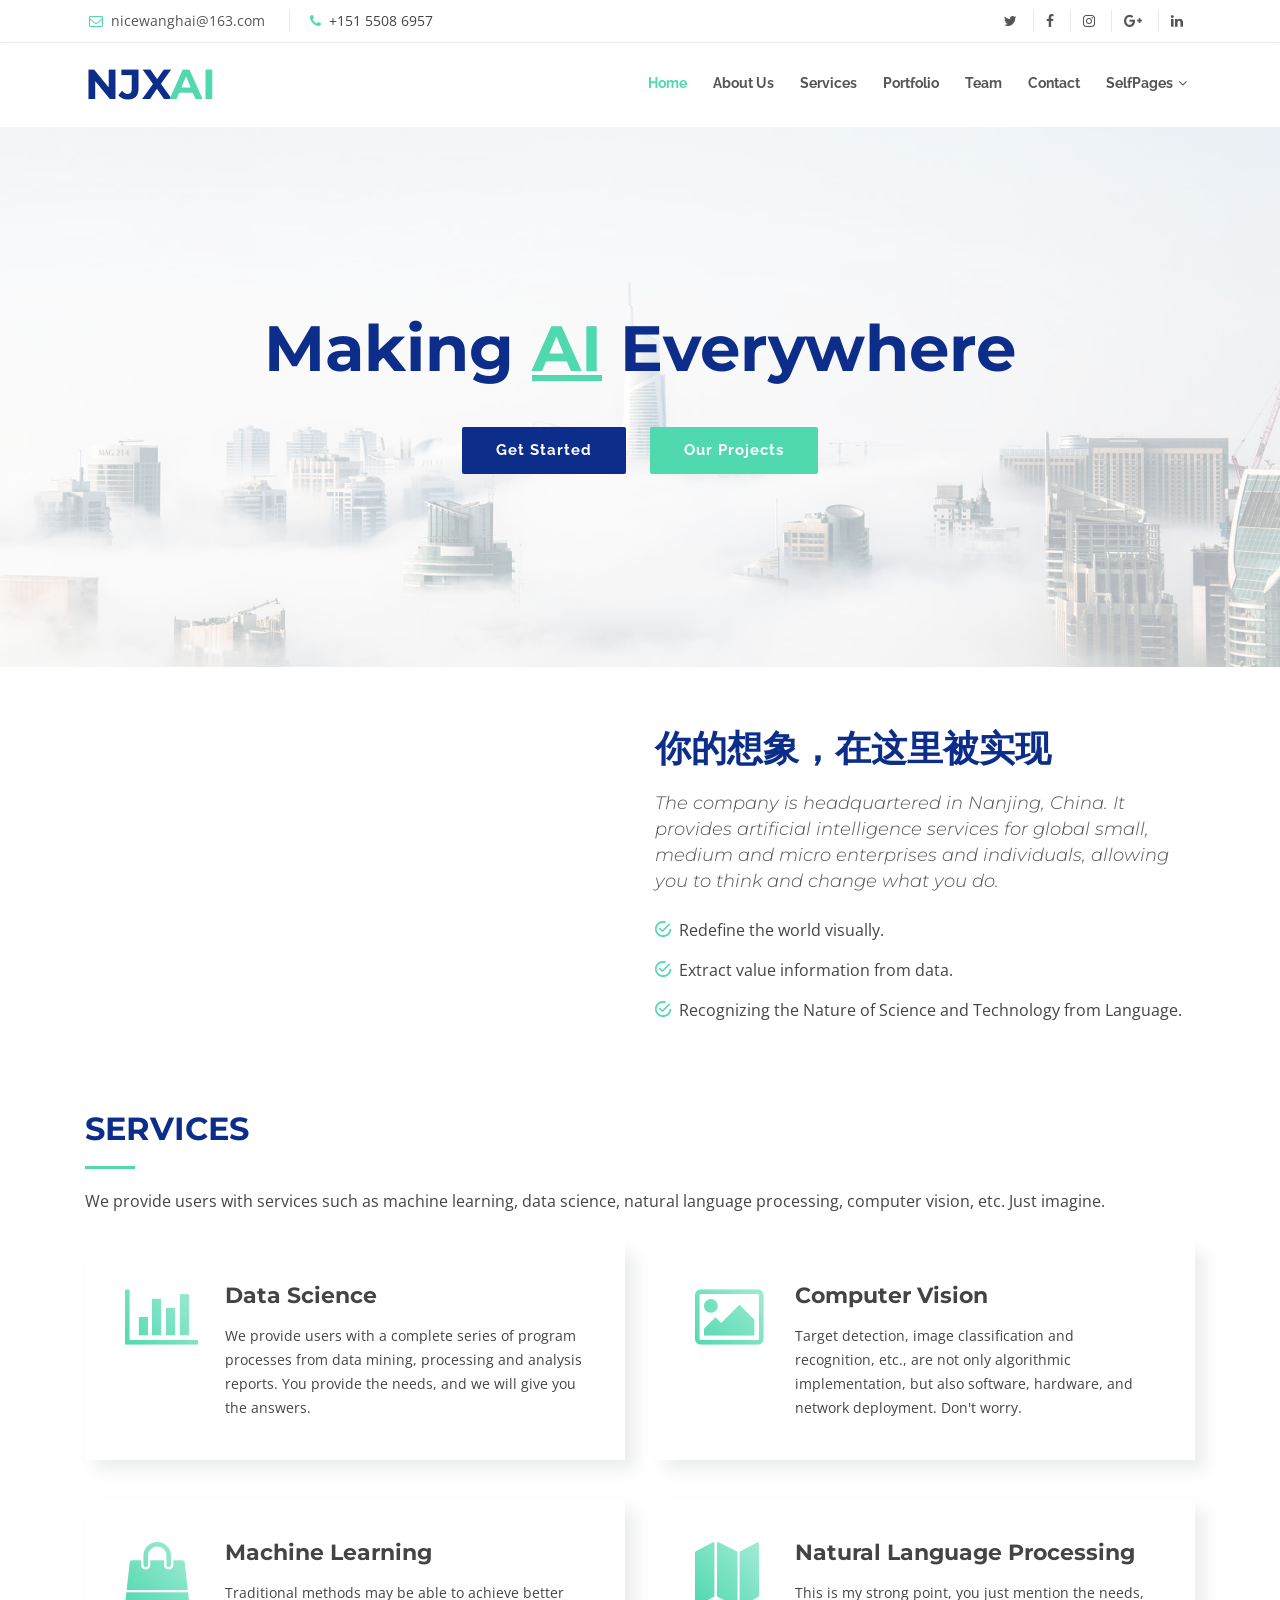
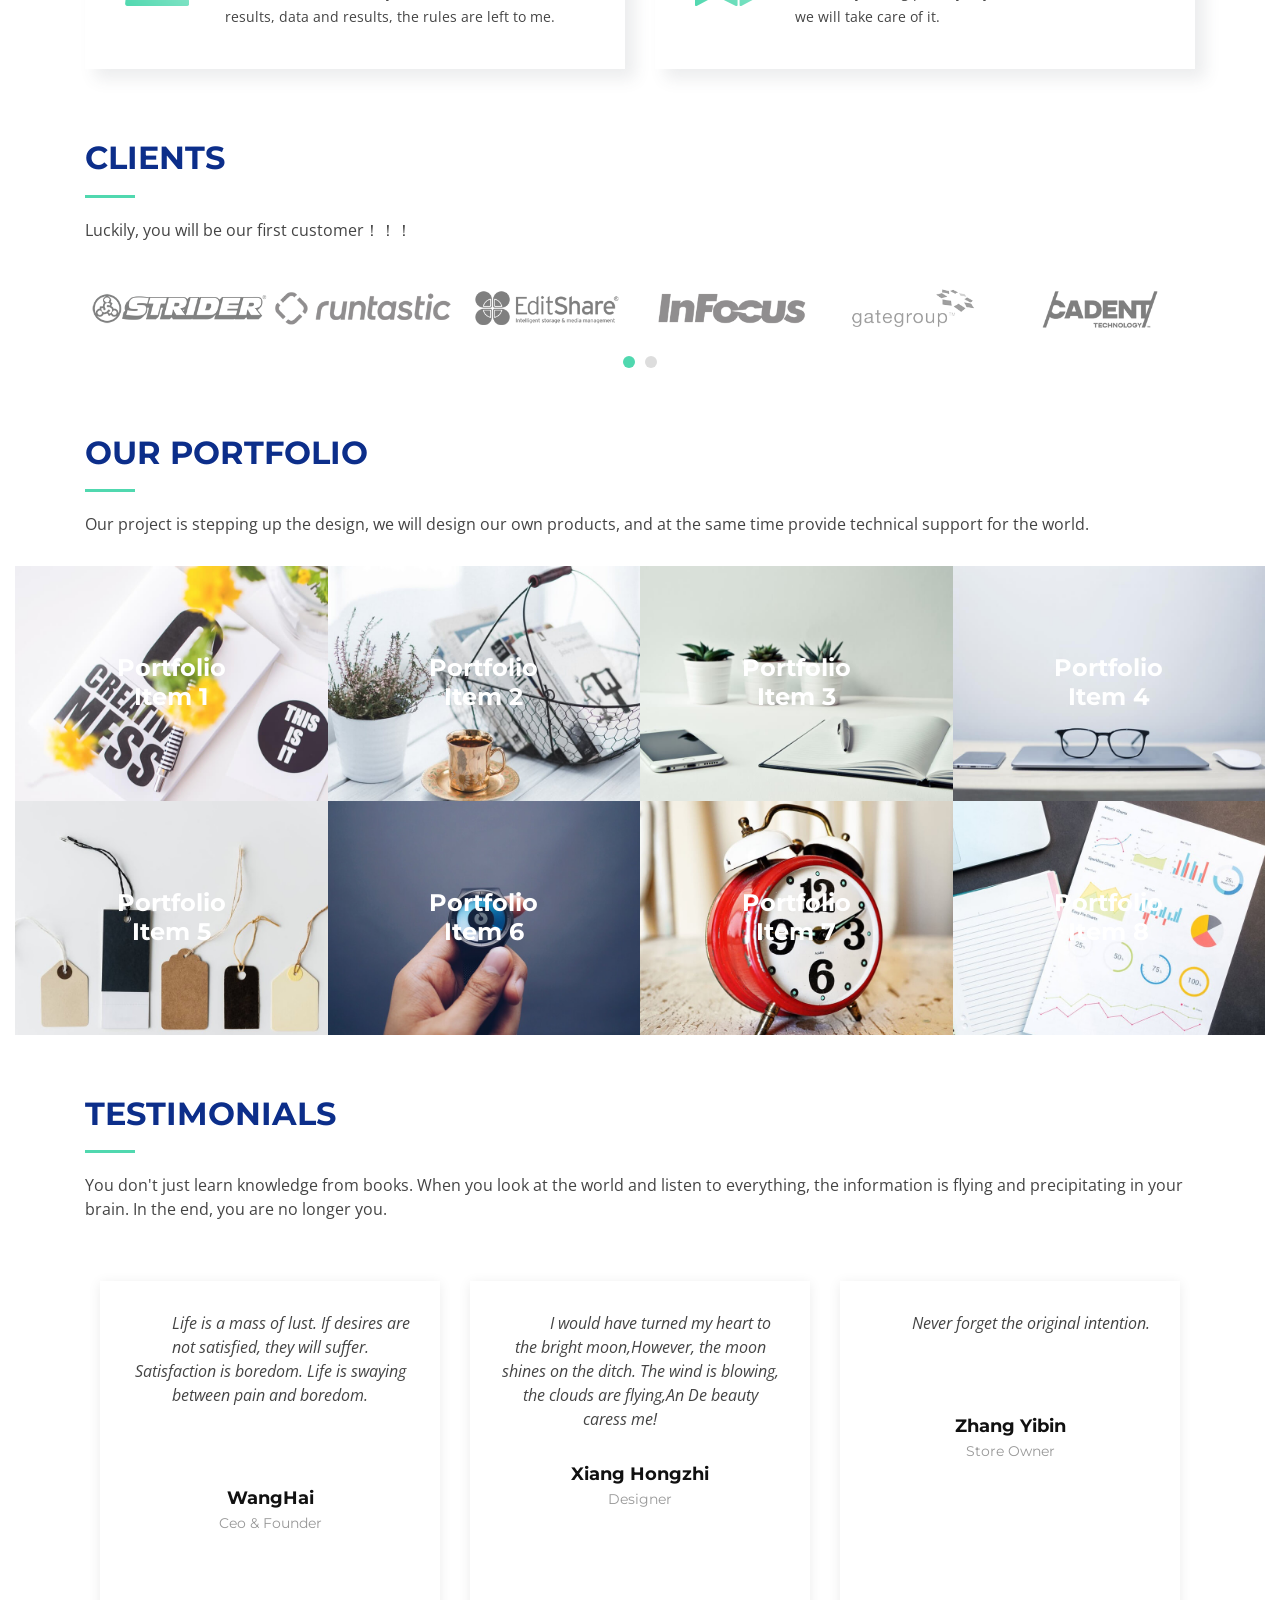
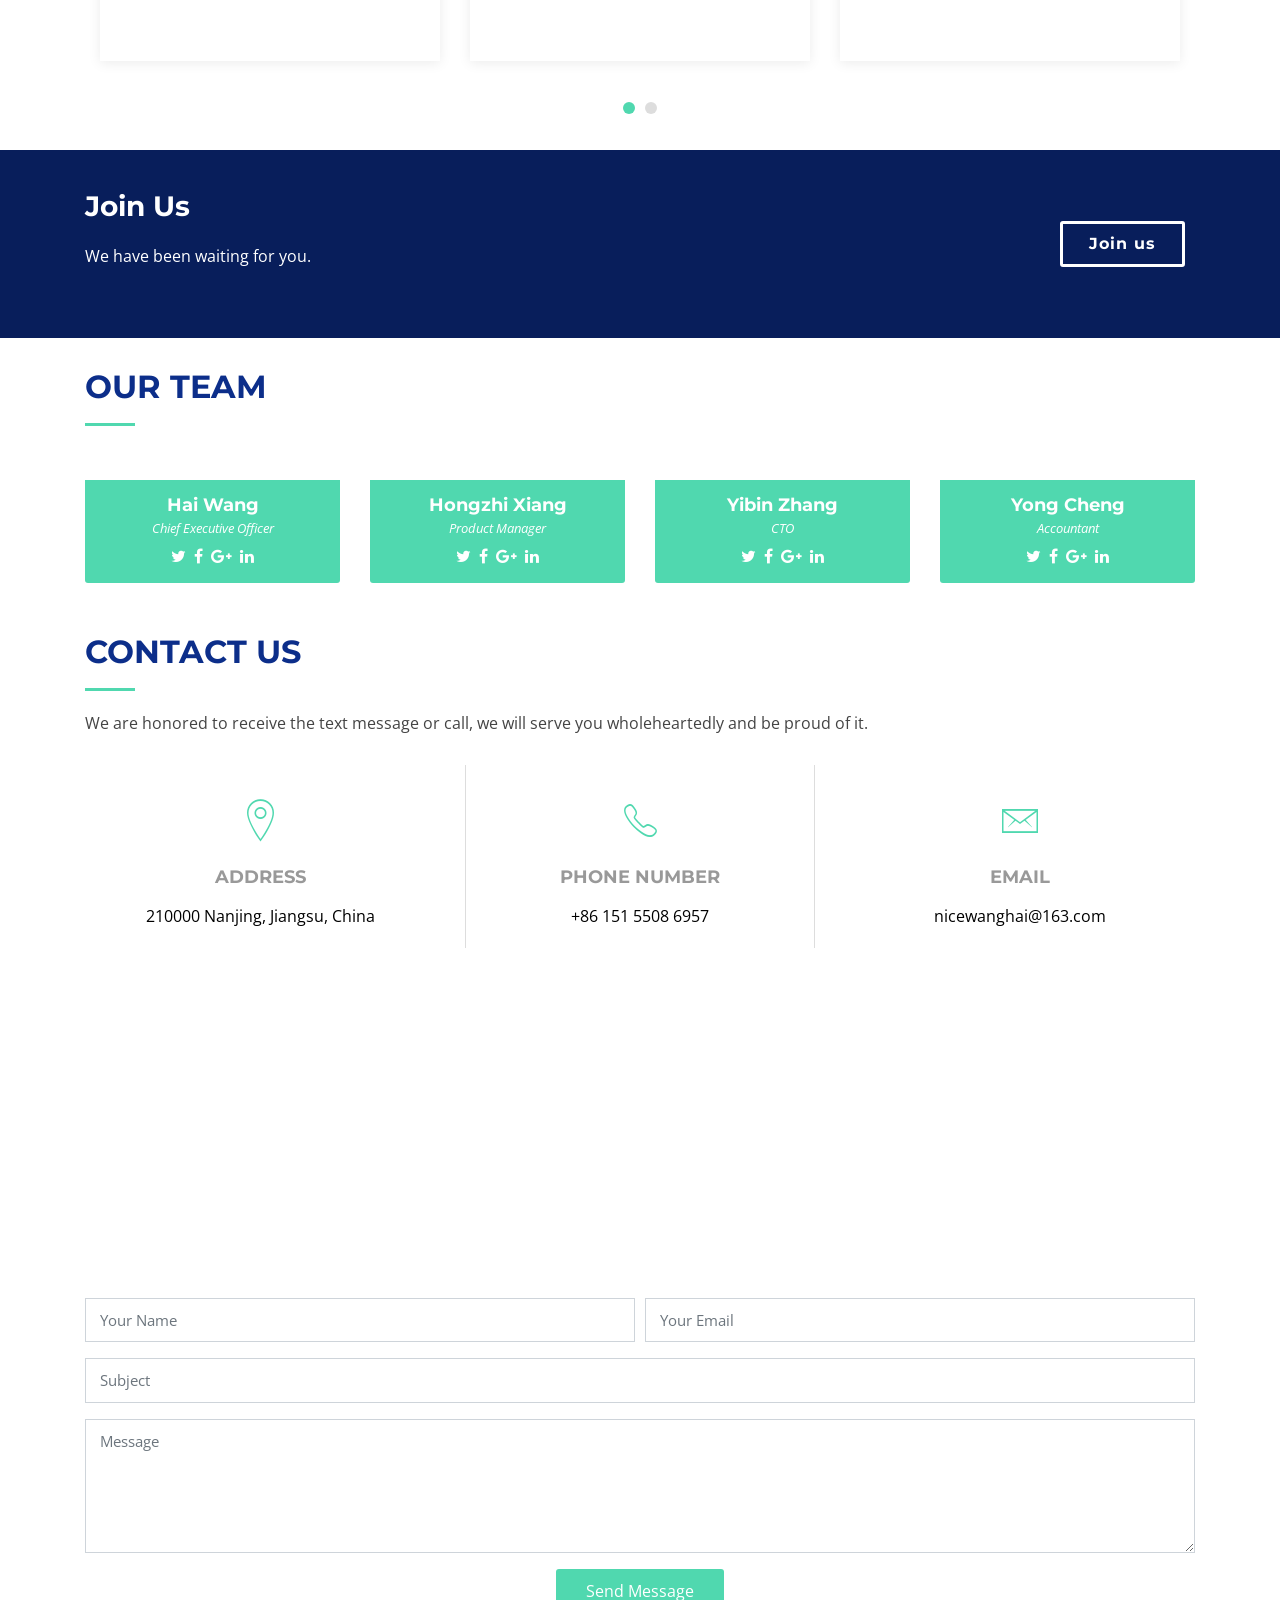
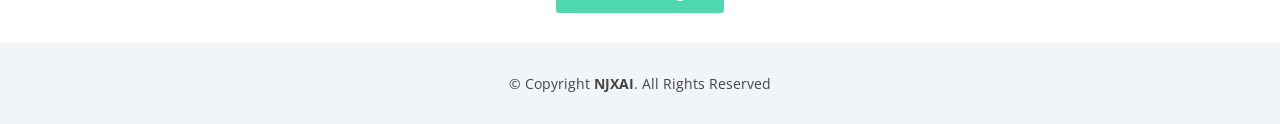
==== index.html @ e11e9928 "Update index.html" ====
<!DOCTYPE html>
<html lang="en">
<head>
  <meta charset="utf-8">
  <title>NJX AI Studio</title>
  <meta content="width=device-width, initial-scale=1.0" name="viewport">
  <meta content="" name="keywords">
  <meta content="" name="description">

  <!-- Favicons -->
  <link href="img/favicon01.png" rel="icon">
  <link href="img/ICON.png" rel="apple-touch-icon">

  <!-- Google Fonts -->
  <link href="https://fonts.googleapis.com/css?family=Open+Sans:300,300i,400,400i,700,700i|Raleway:300,400,500,700,800|Montserrat:300,400,700" rel="stylesheet">

  <!-- Bootstrap CSS File -->
  <link href="lib/bootstrap/css/bootstrap.min.css" rel="stylesheet">

  <!-- Libraries CSS Files -->
  <link href="lib/font-awesome/css/font-awesome.min.css" rel="stylesheet">
  <link href="lib/animate/animate.min.css" rel="stylesheet">
  <link href="lib/ionicons/css/ionicons.min.css" rel="stylesheet">
  <link href="lib/owlcarousel/assets/owl.carousel.min.css" rel="stylesheet">
  <link href="lib/magnific-popup/magnific-popup.css" rel="stylesheet">
  <link href="lib/ionicons/css/ionicons.min.css" rel="stylesheet">

  <!-- Main Stylesheet File -->
  <link href="css/style.css" rel="stylesheet">
</head>

<body id="body">

  <!--==========================
    Top Bar
  ============================-->
  <section id="topbar" class="d-none d-lg-block">
    <div class="container clearfix">
      <div class="contact-info float-left">
        <i class="fa fa-envelope-o"></i> <a href="mailto:contact@example.com">nicewanghai@163.com</a>
        <i class="fa fa-phone"></i> +151 5508 6957
      </div>
      <div class="social-links float-right">
        <a href="#" class="twitter"><i class="fa fa-twitter"></i></a>
        <a href="#" class="facebook"><i class="fa fa-facebook"></i></a>
        <a href="#" class="instagram"><i class="fa fa-instagram"></i></a>
        <a href="#" class="google-plus"><i class="fa fa-google-plus"></i></a>
        <a href="#" class="linkedin"><i class="fa fa-linkedin"></i></a>
      </div>
    </div>
  </section>

  <!--==========================
    Header
  ============================-->
  <header id="header">
    <div class="container">

      <div id="logo" class="pull-left">
        <h1><a href="#body" class="scrollto">NJX<span>AI</span></a></h1>
        <!-- Uncomment below if you prefer to use an image logo -->
        <!-- <a href="#body"><img src="img/logo.png" alt="" title="" /></a>-->
      </div>

      <nav id="nav-menu-container">
        <ul class="nav-menu">
          <li class="menu-active"><a href="#body">Home</a></li>
          <li><a href="#about">About Us</a></li>
          <li><a href="#services">Services</a></li>
          <li><a href="#portfolio">Portfolio</a></li>
          <li><a href="#team">Team</a></li>
	  <li><a href="#contact">Contact</a></li>
          <li class="menu-has-children"><a href="">SelfPages</a>
            <ul>
              <li><a href="https://hellohechengxi.github.io/TF/" target ="_blank">TF</a></li>
	      <li><a href="https://github.com/HelloHeChengXi" target ="_blank">Github</a></li>
              <li><a href="https://hellohechengxi.github.io/happy/" target ="_blank">SelfIntro</a></li>
              <li><a href="#">others</a></li>
            </ul>
          </li>
          
        </ul>
      </nav><!-- #nav-menu-container -->
    </div>
  </header><!-- #header -->

  <!--==========================
    Intro Section
  ============================-->
  <section id="intro">

    <div class="intro-content">
      <h2>Making <span>AI</span> Everywhere</h2>
      <div>
        <a href="#about" class="btn-get-started scrollto">Get Started</a>
        <a href="#portfolio" class="btn-projects scrollto">Our Projects</a>
      </div>
    </div>

    <div id="intro-carousel" class="owl-carousel" >
      <div class="item" style="background-image: url('img/intro-carousel/1.jpg');"></div>
      <div class="item" style="background-image: url('img/intro-carousel/2.jpg');"></div>
      <div class="item" style="background-image: url('img/intro-carousel/3.jpg');"></div>
      <div class="item" style="background-image: url('img/intro-carousel/4.jpg');"></div>
      <div class="item" style="background-image: url('img/intro-carousel/5.jpg');"></div>
    </div>

  </section><!-- #intro -->

  <main id="main">

    <!--==========================
      About Section
    ============================-->
    <section id="about" class="wow fadeInUp">
      <div class="container">
        <div class="row">
          <div class="col-lg-6 about-img">
            <img src="img/about-img.jpg" alt="">
          </div>

          <div class="col-lg-6 content">
            <h2>你的想象，在这里被实现</h2>
            <h3>The company is headquartered in Nanjing, China. It provides artificial intelligence services for global small, medium and micro enterprises and individuals, allowing you to think and change what you do.</h3>

            <ul>
              <li><i class="ion-android-checkmark-circle"></i> Redefine the world visually.</li>
              <li><i class="ion-android-checkmark-circle"></i> Extract value information from data.</li>
              <li><i class="ion-android-checkmark-circle"></i> Recognizing the Nature of Science and Technology from Language.</li>
            </ul>

          </div>
        </div>

      </div>
    </section><!-- #about -->

    <!--==========================
      Services Section
    ============================-->
    <section id="services">
      <div class="container">
        <div class="section-header">
          <h2>Services</h2>
          <p>We provide users with services such as machine learning, data science, natural language processing, computer vision, etc. Just imagine.</p>
        </div>

        <div class="row">

          <div class="col-lg-6">
            <div class="box wow fadeInLeft">
              <div class="icon"><i class="fa fa-bar-chart"></i></div>
              <h4 class="title"><a href="">Data Science</a></h4>
              <p class="description">We provide users with a complete series of program processes from data mining, processing and analysis reports. You provide the needs, and we will give you the answers.</p>
            </div>
          </div>

          <div class="col-lg-6">
            <div class="box wow fadeInRight">
              <div class="icon"><i class="fa fa-picture-o"></i></div>
              <h4 class="title"><a href="">Computer Vision</a></h4>
              <p class="description">Target detection, image classification and recognition, etc., are not only algorithmic implementation, but also software, hardware, and network deployment. Don't worry.</p>
            </div>
          </div>

          <div class="col-lg-6">
            <div class="box wow fadeInLeft" data-wow-delay="0.2s">
              <div class="icon"><i class="fa fa-shopping-bag"></i></div>
              <h4 class="title"><a href="">Machine Learning</a></h4>
              <p class="description">Traditional methods may be able to achieve better results, data and results, the rules are left to me.</p>
            </div>
          </div>

          <div class="col-lg-6">
            <div class="box wow fadeInRight" data-wow-delay="0.2s">
              <div class="icon"><i class="fa fa-map"></i></div>
              <h4 class="title"><a href="">Natural Language Processing</a></h4>
              <p class="description">This is my strong point, you just mention the needs, we will take care of it.</p>
            </div>
          </div>

        </div>

      </div>
    </section><!-- #services -->

    <!--==========================
      Clients Section
    ============================-->
    <section id="clients" class="wow fadeInUp">
      <div class="container">
        <div class="section-header">
          <h2>Clients</h2>
          <p>Luckily, you will be our first customer！！！</p>
        </div>

        <div class="owl-carousel clients-carousel">
          <img src="img/clients/client-1.png" alt="">
          <img src="img/clients/client-2.png" alt="">
          <img src="img/clients/client-3.png" alt="">
          <img src="img/clients/client-4.png" alt="">
          <img src="img/clients/client-5.png" alt="">
          <img src="img/clients/client-6.png" alt="">
          <img src="img/clients/client-7.png" alt="">
          <img src="img/clients/client-8.png" alt="">
        </div>

      </div>
    </section><!-- #clients -->

    <!--==========================
      Our Portfolio Section
    ============================-->
    <section id="portfolio" class="wow fadeInUp">
      <div class="container">
        <div class="section-header">
          <h2>Our Portfolio</h2>
          <p>Our project is stepping up the design, we will design our own products, and at the same time provide technical support for the world.</p>
        </div>
      </div>

      <div class="container-fluid">
        <div class="row no-gutters">

          <div class="col-lg-3 col-md-4">
            <div class="portfolio-item wow fadeInUp">
              <a href="img/portfolio/1.jpg" class="portfolio-popup">
                <img src="img/portfolio/1.jpg" alt="">
                <div class="portfolio-overlay">
                  <div class="portfolio-info"><h2 class="wow fadeInUp">Portfolio Item 1</h2></div>
                </div>
              </a>
            </div>
          </div>

          <div class="col-lg-3 col-md-4">
            <div class="portfolio-item wow fadeInUp">
              <a href="img/portfolio/2.jpg" class="portfolio-popup">
                <img src="img/portfolio/2.jpg" alt="">
                <div class="portfolio-overlay">
                  <div class="portfolio-info"><h2 class="wow fadeInUp">Portfolio Item 2</h2></div>
                </div>
              </a>
            </div>
          </div>

          <div class="col-lg-3 col-md-4">
            <div class="portfolio-item wow fadeInUp">
              <a href="img/portfolio/3.jpg" class="portfolio-popup">
                <img src="img/portfolio/3.jpg" alt="">
                <div class="portfolio-overlay">
                  <div class="portfolio-info"><h2 class="wow fadeInUp">Portfolio Item 3</h2></div>
                </div>
              </a>
            </div>
          </div>

          <div class="col-lg-3 col-md-4">
            <div class="portfolio-item wow fadeInUp">
              <a href="img/portfolio/4.jpg" class="portfolio-popup">
                <img src="img/portfolio/4.jpg" alt="">
                <div class="portfolio-overlay">
                  <div class="portfolio-info"><h2 class="wow fadeInUp">Portfolio Item 4</h2></div>
                </div>
              </a>
            </div>
          </div>

          <div class="col-lg-3 col-md-4">
            <div class="portfolio-item wow fadeInUp">
              <a href="img/portfolio/5.jpg" class="portfolio-popup">
                <img src="img/portfolio/5.jpg" alt="">
                <div class="portfolio-overlay">
                  <div class="portfolio-info"><h2 class="wow fadeInUp">Portfolio Item 5</h2></div>
                </div>
              </a>
            </div>
          </div>

          <div class="col-lg-3 col-md-4">
            <div class="portfolio-item wow fadeInUp">
              <a href="img/portfolio/6.jpg" class="portfolio-popup">
                <img src="img/portfolio/6.jpg" alt="">
                <div class="portfolio-overlay">
                  <div class="portfolio-info"><h2 class="wow fadeInUp">Portfolio Item 6</h2></div>
                </div>
              </a>
            </div>
          </div>

          <div class="col-lg-3 col-md-4">
            <div class="portfolio-item wow fadeInUp">
              <a href="img/portfolio/7.jpg" class="portfolio-popup">
                <img src="img/portfolio/7.jpg" alt="">
                <div class="portfolio-overlay">
                  <div class="portfolio-info"><h2 class="wow fadeInUp">Portfolio Item 7</h2></div>
                </div>
              </a>
            </div>
          </div>

          <div class="col-lg-3 col-md-4">
            <div class="portfolio-item wow fadeInUp">
              <a href="img/portfolio/8.jpg" class="portfolio-popup">
                <img src="img/portfolio/8.jpg" alt="">
                <div class="portfolio-overlay">
                  <div class="portfolio-info"><h2 class="wow fadeInUp">Portfolio Item 8</h2></div>
                </div>
              </a>
            </div>
          </div>

        </div>

      </div>
    </section><!-- #portfolio -->

    <!--==========================
      Testimonials Section
    ============================-->
    <section id="testimonials" class="wow fadeInUp">
      <div class="container">
        <div class="section-header">
          <h2>Testimonials</h2>
          <p>You don't just learn knowledge from books. When you look at the world and listen to everything, the information is flying and precipitating in your brain. In the end, you are no longer you.</p>
        </div>
        <div class="owl-carousel testimonials-carousel">

            <div class="testimonial-item">
              <p>
                <img src="img/quote-sign-left.png" class="quote-sign-left" alt="">
               Life is a mass of lust. If desires are not satisfied, they will suffer. Satisfaction is boredom. Life is swaying between pain and boredom.
	<br></br>
                <img src="img/quote-sign-right.png" class="quote-sign-right" alt="">
              </p>
              <img src="img/testimonial-1.jpg" class="testimonial-img" alt="">
              <h3>WangHai</h3>
              <h4>Ceo &amp; Founder</h4>
            </div>

            <div class="testimonial-item">
              <p>
                <img src="img/quote-sign-left.png" class="quote-sign-left" alt="">
                I would have turned my heart to the bright moon,However, the moon shines on the ditch. 
	The wind is blowing, the clouds are flying,An De beauty caress me! 
                <img src="img/quote-sign-right.png" class="quote-sign-right" alt="">
              </p>
              <img src="img/testimonial-2.jpg" class="testimonial-img" alt="">
              <h3>Xiang Hongzhi</h3>
              <h4>Designer</h4>
            </div>
            <div class="testimonial-item">
              <p>
                <img src="img/quote-sign-left.png" class="quote-sign-left" alt="">
                Never forget the original intention.
	<br></br>
                <img src="img/quote-sign-right.png" class="quote-sign-right" alt="">
              </p>
              <img src="img/testimonial-3.jpg" class="testimonial-img" alt="">
              <h3>Zhang Yibin</h3>
              <h4>Store Owner</h4>
            </div>

            <div class="testimonial-item">
              <p>
                <img src="img/quote-sign-left.png" class="quote-sign-left" alt="">
                Fugiat enim eram quae cillum dolore dolor amet nulla culpa multos export minim fugiat minim velit minim dolor enim duis veniam ipsum anim magna sunt elit fore quem dolore labore illum veniam.
	<img src="img/quote-sign-right.png" class="quote-sign-right" alt="">
              </p>
              <img src="img/testimonial-4.jpg" class="testimonial-img" alt="">
              <h3>Cheng Yong</h3>
              <h4>Freelancer</h4>
            </div>

            <div class="testimonial-item">
              <p>
                <img src="img/quote-sign-left.png" class="quote-sign-left" alt="">
                Quis quorum aliqua sint quem legam fore sunt eram irure aliqua veniam tempor noster veniam enim culpa labore duis sunt culpa nulla illum cillum fugiat legam esse veniam culpa fore nisi cillum quid.
	<img src="img/quote-sign-right.png" class="quote-sign-right" alt="">
              </p>
              <img src="img/testimonial-5.jpg" class="testimonial-img" alt="">
              <h3>Sun XiaoMing</h3>
              <h4>Entrepreneur</h4>
            </div>

        </div>

      </div>
    </section><!-- #testimonials -->

    <!--==========================
      Join us
    ============================-->
    <section id="call-to-action" class="wow fadeInUp">
      <div class="container">
        <div class="row">
          <div class="col-lg-9 text-center text-lg-left">
            <h3 class="cta-title">Join Us</h3>
            <p class="cta-text">We have been waiting for you.</p>
          </div>
          <div class="col-lg-3 cta-btn-container text-center">
            <a class="cta-btn align-middle" href="#">Join us</a>
          </div>
        </div>

      </div>
    </section><!-- #join us -->

    <!--==========================
      Our Team Section
    ============================-->
    <section id="team" class="wow fadeInUp">
      <div class="container">
        <div class="section-header">
          <h2>Our Team</h2>
        </div>
        <div class="row">
          <div class="col-lg-3 col-md-6">
            <div class="member">
              <div class="pic"><img src="img/team-1.jpg" alt=""></div>
              <div class="details">
                <h4>Hai Wang</h4>
                <span>Chief Executive Officer</span>
                <div class="social">
                  <a href=""><i class="fa fa-twitter"></i></a>
                  <a href=""><i class="fa fa-facebook"></i></a>
                  <a href=""><i class="fa fa-google-plus"></i></a>
                  <a href=""><i class="fa fa-linkedin"></i></a>
                </div>
              </div>
            </div>
          </div>

          <div class="col-lg-3 col-md-6">
            <div class="member">
              <div class="pic"><img src="img/team-2.jpg" alt=""></div>
              <div class="details">
                <h4>Hongzhi Xiang</h4>
                <span>Product Manager</span>
                <div class="social">
                  <a href=""><i class="fa fa-twitter"></i></a>
                  <a href=""><i class="fa fa-facebook"></i></a>
                  <a href=""><i class="fa fa-google-plus"></i></a>
                  <a href=""><i class="fa fa-linkedin"></i></a>
                </div>
              </div>
            </div>
          </div>

          <div class="col-lg-3 col-md-6">
            <div class="member">
              <div class="pic"><img src="img/team-3.jpg" alt=""></div>
              <div class="details">
                <h4>Yibin Zhang</h4>
                <span>CTO</span>
                <div class="social">
                  <a href=""><i class="fa fa-twitter"></i></a>
                  <a href=""><i class="fa fa-facebook"></i></a>
                  <a href=""><i class="fa fa-google-plus"></i></a>
                  <a href=""><i class="fa fa-linkedin"></i></a>
                </div>
              </div>
            </div>
          </div>

          <div class="col-lg-3 col-md-6">
            <div class="member">
              <div class="pic"><img src="img/team-4.jpg" alt=""></div>
              <div class="details">
                <h4>Yong Cheng</h4>
                <span>Accountant</span>
                <div class="social">
                  <a href=""><i class="fa fa-twitter"></i></a>
                  <a href=""><i class="fa fa-facebook"></i></a>
                  <a href=""><i class="fa fa-google-plus"></i></a>
                  <a href=""><i class="fa fa-linkedin"></i></a>
                </div>
              </div>
            </div>
          </div>
        </div>

      </div>
    </section><!-- #team -->

    <!--==========================
      Contact Section
    ============================-->
    <section id="contact" class="wow fadeInUp">
      <div class="container">
        <div class="section-header">
          <h2>Contact Us</h2>
          <p>We are honored to receive the text message or call, we will serve you wholeheartedly and be proud of it.</p>
        </div>

        <div class="row contact-info">

          <div class="col-md-4">
            <div class="contact-address">
              <i class="ion-ios-location-outline"></i>
              <h3>Address</h3>
              <address>210000 Nanjing, Jiangsu, China</address>
            </div>
          </div>

          <div class="col-md-4">
            <div class="contact-phone">
              <i class="ion-ios-telephone-outline"></i>
              <h3>Phone Number</h3>
              <p><a href="tel:+15155086957">+86 151 5508 6957</a></p>
            </div>
          </div>

          <div class="col-md-4">
            <div class="contact-email">
              <i class="ion-ios-email-outline"></i>
              <h3>Email</h3>
              <p><a href="mailto:info@example.com">nicewanghai@163.com</a></p>
            </div>
          </div>

        </div>
      </div>

      <div id="google-map" data-latitude="40.713732" data-longitude="-74.0092704"></div>

      <div class="container">
        <div class="form">
          <div id="sendmessage">Your message has been sent. Thank you!</div>
          <div id="errormessage"></div>
          <form action="" method="post" role="form" class="contactForm">
            <div class="form-row">
              <div class="form-group col-md-6">
                <input type="text" name="name" class="form-control" id="name" placeholder="Your Name" data-rule="minlen:4" data-msg="Please enter at least 4 chars" />
                <div class="validation"></div>
              </div>
              <div class="form-group col-md-6">
                <input type="email" class="form-control" name="email" id="email" placeholder="Your Email" data-rule="email" data-msg="Please enter a valid email" />
                <div class="validation"></div>
              </div>
            </div>
            <div class="form-group">
              <input type="text" class="form-control" name="subject" id="subject" placeholder="Subject" data-rule="minlen:4" data-msg="Please enter at least 8 chars of subject" />
              <div class="validation"></div>
            </div>
            <div class="form-group">
              <textarea class="form-control" name="message" rows="5" data-rule="required" data-msg="Please write something for us" placeholder="Message"></textarea>
              <div class="validation"></div>
            </div>
            <div class="text-center"><button type="submit">Send Message</button></div>
          </form>
        </div>

      </div>
    </section><!-- #contact -->

  </main>

  <!--==========================
    Footer
  ============================-->
  <footer id="footer">
    <div class="container">
      <div class="copyright">
        &copy; Copyright <strong>NJXAI</strong>. All Rights Reserved
      </div>
     
    </div>
  </footer><!-- #footer -->

  <a href="#" class="back-to-top"><i class="fa fa-chevron-up"></i></a>

  <!-- JavaScript Libraries -->
  <script src="lib/jquery/jquery.min.js"></script>
  <script src="lib/jquery/jquery-migrate.min.js"></script>
  <script src="lib/bootstrap/js/bootstrap.bundle.min.js"></script>
  <script src="lib/easing/easing.min.js"></script>
  <script src="lib/superfish/hoverIntent.js"></script>
  <script src="lib/superfish/superfish.min.js"></script>
  <script src="lib/wow/wow.min.js"></script>
  <script src="lib/owlcarousel/owl.carousel.min.js"></script>
  <script src="lib/magnific-popup/magnific-popup.min.js"></script>
  <script src="lib/sticky/sticky.js"></script>
  <script src="https://maps.googleapis.com/maps/api/js?key=AIzaSyD8HeI8o-c1NppZA-92oYlXakhDPYR7XMY"></script>
  <!-- Contact Form JavaScript File -->
  <script src="contactform/contactform.js"></script>

  <!-- Template Main Javascript File -->
  <script src="js/main.js"></script>

</body>
</html>
---- css/style.css ----
/*
  Theme Name: Reveal
  Theme URL: https://bootstrapmade.com/reveal-bootstrap-corporate-template/
  Author: BootstrapMade.com
  License: https://bootstrapmade.com/license/
*/
/*--------------------------------------------------------------
# General
--------------------------------------------------------------*/
body {
  background: #fff;
  color: #444;
  font-family: "Open Sans", sans-serif;
}

a {
  color: #50d8af;
  transition: 0.5s;
}

a:hover, a:active, a:focus {
  color: #51d8af;
  outline: none;
  text-decoration: none;
}

p {
  padding: 0;
  margin: 0 0 30px 0;
}

h1, h2, h3, h4, h5, h6 {
  font-family: "Montserrat", sans-serif;
  font-weight: 400;
  margin: 0 0 20px 0;
  padding: 0;
}

/* Back to top button */
.back-to-top {
  position: fixed;
  display: none;
  background: #50d8af;
  color: #fff;
  padding: 6px 12px 9px 12px;
  font-size: 16px;
  border-radius: 2px;
  right: 15px;
  bottom: 15px;
  transition: background 0.5s;
}

@media (max-width: 768px) {
  .back-to-top {
    bottom: 15px;
  }
}

.back-to-top:focus {
  background: #50d8af;
  color: #fff;
  outline: none;
}

.back-to-top:hover {
  background: #0c2e8a;
  color: #fff;
}

/*--------------------------------------------------------------
# Top Bar
--------------------------------------------------------------*/
#topbar {
  background: #fff;
  padding: 10px 0;
  border-bottom: 1px solid #eee;
  font-size: 14px;
}

#topbar .contact-info a {
  line-height: 1;
  color: #555;
}

#topbar .contact-info a:hover {
  color: #50d8af;
}

#topbar .contact-info i {
  color: #50d8af;
  padding: 4px;
}

#topbar .contact-info .fa-phone {
  padding-left: 20px;
  margin-left: 20px;
  border-left: 1px solid #e9e9e9;
}

#topbar .social-links a {
  color: #555;
  padding: 4px 12px;
  display: inline-block;
  line-height: 1px;
  border-left: 1px solid #e9e9e9;
}

#topbar .social-links a:hover {
  color: #50d8af;
}

#topbar .social-links a:first-child {
  border-left: 0;
}

/*--------------------------------------------------------------
# Header
--------------------------------------------------------------*/
#header {
  padding: 20px 0;
  height: 84px;
  transition: all 0.5s;
  z-index: 997;
  background: #fff;
  box-shadow: 0px 6px 9px 0px rgba(0, 0, 0, 0.06);
}

#header #logo h1 {
  font-size: 42px;
  margin: 0;
  padding: 0;
  line-height: 1;
  font-family: "Montserrat", sans-serif;
  font-weight: 700;
}

#header #logo h1 a {
  color: #0c2e8a;
  line-height: 1;
  display: inline-block;
}

#header #logo h1 a span {
  color: #50d8af;
}

#header #logo img {
  padding: 0;
  margin: 0;
}

@media (max-width: 768px) {
  #header {
    padding: 20px 0;
    height: 74px;
  }
  #header #logo h1 {
    font-size: 34px;
  }
  #header #logo img {
    max-height: 40px;
  }
}

/*--------------------------------------------------------------
# Intro Section
--------------------------------------------------------------*/
#intro {
  width: 100%;
  height: 60vh;
  position: relative;
  background: url("../img/intro-carousel/1.jpg") no-repeat;
  background-size: cover;
}

#intro .intro-content {
  position: absolute;
  bottom: 0;
  top: 0;
  left: 0;
  right: 0;
  z-index: 10;
  display: flex;
  justify-content: center;
  align-items: center;
  flex-direction: column;
  text-align: center;
}

#intro .intro-content h2 {
  color: #0c2e8a;
  margin-bottom: 30px;
  font-size: 64px;
  font-weight: 700;
}

#intro .intro-content h2 span {
  color: #50d8af;
  text-decoration: underline;
}

@media (max-width: 767px) {
  #intro .intro-content h2 {
    font-size: 34px;
  }
}

#intro .intro-content .btn-get-started, #intro .intro-content .btn-projects {
  font-family: "Raleway", sans-serif;
  font-size: 15px;
  font-weight: bold;
  letter-spacing: 1px;
  display: inline-block;
  padding: 10px 32px;
  border-radius: 2px;
  transition: 0.5s;
  margin: 10px;
  color: #fff;
}

#intro .intro-content .btn-get-started {
  background: #0c2e8a;
  border: 2px solid #0c2e8a;
}

#intro .intro-content .btn-get-started:hover {
  background: none;
  color: #0c2e8a;
}

#intro .intro-content .btn-projects {
  background: #50d8af;
  border: 2px solid #50d8af;
}

#intro .intro-content .btn-projects:hover {
  background: none;
  color: #50d8af;
}

#intro #intro-carousel {
  z-index: 8;
}

#intro #intro-carousel::before {
  content: '';
  background-color: rgba(255, 255, 255, 0.7);
  position: absolute;
  height: 100%;
  width: 100%;
  top: 0;
  right: 0;
  left: 0;
  bottom: 0;
  z-index: 7;
}

#intro #intro-carousel .item {
  width: 100%;
  height: 60vh;
  background-size: cover;
  background-position: center;
  background-repeat: no-repeat;
  -webkit-transition-property: opacity;
  transition-property: opacity;
}

/*--------------------------------------------------------------
# Navigation Menu
--------------------------------------------------------------*/
/* Nav Menu Essentials */
.nav-menu, .nav-menu * {
  margin: 0;
  padding: 0;
  list-style: none;
}

.nav-menu ul {
  position: absolute;
  display: none;
  top: 100%;
  left: 0;
  z-index: 99;
}

.nav-menu li {
  position: relative;
  white-space: nowrap;
}

.nav-menu > li {
  float: left;
}

.nav-menu li:hover > ul,
.nav-menu li.sfHover > ul {
  display: block;
}

.nav-menu ul ul {
  top: 0;
  left: 100%;
}

.nav-menu ul li {
  min-width: 180px;
}

/* Nav Menu Arrows */
.sf-arrows .sf-with-ul {
  padding-right: 22px;
}

.sf-arrows .sf-with-ul:after {
  content: "\f107";
  position: absolute;
  right: 8px;
  font-family: FontAwesome;
  font-style: normal;
  font-weight: normal;
}

.sf-arrows ul .sf-with-ul:after {
  content: "\f105";
}

/* Nav Meu Container */
#nav-menu-container {
  float: right;
  margin: 0;
}

@media (max-width: 768px) {
  #nav-menu-container {
    display: none;
  }
}

/* Nav Meu Styling */
.nav-menu a {
  padding: 10px 8px;
  text-decoration: none;
  display: inline-block;
  color: #555;
  font-family: "Raleway", sans-serif;
  font-weight: 700;
  font-size: 14px;
  outline: none;
}

.nav-menu li:hover > a, .nav-menu > .menu-active > a {
  color: #50d8af;
}

.nav-menu > li {
  margin-left: 10px;
}

.nav-menu ul {
  margin: 4px 0 0 0;
  padding: 10px;
  box-shadow: 0px 0px 30px rgba(127, 137, 161, 0.25);
  background: #fff;
}

.nav-menu ul li {
  transition: 0.3s;
}

.nav-menu ul li a {
  padding: 10px;
  color: #333;
  transition: 0.3s;
  display: block;
  font-size: 13px;
  text-transform: none;
}

.nav-menu ul li:hover > a {
  color: #50d8af;
}

.nav-menu ul ul {
  margin: 0;
}

/* Mobile Nav Toggle */
#mobile-nav-toggle {
  position: fixed;
  right: 0;
  top: 0;
  z-index: 999;
  margin: 20px 20px 0 0;
  border: 0;
  background: none;
  font-size: 24px;
  display: none;
  transition: all 0.4s;
  outline: none;
  cursor: pointer;
}

#mobile-nav-toggle i {
  color: #555;
}

@media (max-width: 768px) {
  #mobile-nav-toggle {
    display: inline;
  }
}

/* Mobile Nav Styling */
#mobile-nav {
  position: fixed;
  top: 0;
  padding-top: 18px;
  bottom: 0;
  z-index: 998;
  background: rgba(52, 59, 64, 0.9);
  left: -260px;
  width: 260px;
  overflow-y: auto;
  transition: 0.4s;
}

#mobile-nav ul {
  padding: 0;
  margin: 0;
  list-style: none;
}

#mobile-nav ul li {
  position: relative;
}

#mobile-nav ul li a {
  color: #fff;
  font-size: 16px;
  overflow: hidden;
  padding: 10px 22px 10px 15px;
  position: relative;
  text-decoration: none;
  width: 100%;
  display: block;
  outline: none;
}

#mobile-nav ul li a:hover {
  color: #fff;
}

#mobile-nav ul li li {
  padding-left: 30px;
}

#mobile-nav ul .menu-has-children i {
  position: absolute;
  right: 0;
  z-index: 99;
  padding: 15px;
  cursor: pointer;
  color: #fff;
}

#mobile-nav ul .menu-has-children i.fa-chevron-up {
  color: #50d8af;
}

#mobile-nav ul .menu-item-active {
  color: #50d8af;
}

#mobile-body-overly {
  width: 100%;
  height: 100%;
  z-index: 997;
  top: 0;
  left: 0;
  position: fixed;
  background: rgba(52, 59, 64, 0.9);
  display: none;
}

/* Mobile Nav body classes */
body.mobile-nav-active {
  overflow: hidden;
}

body.mobile-nav-active #mobile-nav {
  left: 0;
}

body.mobile-nav-active #mobile-nav-toggle {
  color: #fff;
}

/*--------------------------------------------------------------
# Sections
--------------------------------------------------------------*/
/* Sections Header
--------------------------------*/
.section-header {
  margin-bottom: 30px;
}

.section-header h2 {
  font-size: 32px;
  color: #0c2e8a;
  text-transform: uppercase;
  font-weight: 700;
  position: relative;
  padding-bottom: 20px;
}

.section-header h2::before {
  content: '';
  position: absolute;
  display: block;
  width: 50px;
  height: 3px;
  background: #50d8af;
  bottom: 0;
  left: 0;
}

.section-header p {
  padding: 0;
  margin: 0;
}

/* About Section
--------------------------------*/
#about {
  padding: 60px 0 30px 0;
}

#about .about-img {
  overflow: hidden;
}

#about .about-img img {
  margin-left: -15px;
  max-width: 100%;
}

@media (max-width: 768px) {
  #about .about-img {
    height: auto;
  }
  #about .about-img img {
    margin-left: 0;
    padding-bottom: 30px;
  }
}

#about .content h2 {
  color: #0c2e8a;
  font-weight: 700;
  font-size: 36px;
  font-family: "Raleway", sans-serif;
}

#about .content h3 {
  color: #555;
  font-weight: 300;
  font-size: 18px;
  line-height: 26px;
  font-style: italic;
}

#about .content p {
  line-height: 26px;
}

#about .content p:last-child {
  margin-bottom: 0;
}

#about .content i {
  font-size: 20px;
  padding-right: 4px;
  color: #50d8af;
}

#about .content ul {
  list-style: none;
  padding: 0;
}

#about .content ul li {
  padding-bottom: 10px;
}

/* Services Section
--------------------------------*/
#services {
  padding: 30px 0 0 0;
}

#services .box {
  padding: 40px;
  margin-bottom: 40px;
  box-shadow: 10px 10px 15px rgba(73, 78, 92, 0.1);
  background: #fff;
  transition: 0.4s;
}

#services .box:hover {
  box-shadow: 0px 0px 30px rgba(73, 78, 92, 0.15);
  transform: translateY(-10px);
  -webkit-transform: translateY(-10px);
  -moz-transform: translateY(-10px);
}

#services .box .icon {
  float: left;
}

#services .box .icon i {
  color: #444;
  font-size: 64px;
  transition: 0.5s;
  line-height: 0;
  margin-top: 34px;
}

#services .box .icon i:before {
  background: #0c2e8a;
  background: linear-gradient(45deg, #50d8af 0%, #a3ebd5 100%);
  background-clip: border-box;
  -webkit-background-clip: text;
  -webkit-text-fill-color: transparent;
}

#services .box h4 {
  margin-left: 100px;
  font-weight: 700;
  margin-bottom: 15px;
  font-size: 22px;
}

#services .box h4 a {
  color: #444;
}

#services .box p {
  font-size: 14px;
  margin-left: 100px;
  margin-bottom: 0;
  line-height: 24px;
}

@media (max-width: 767px) {
  #services .box .box {
    margin-bottom: 20px;
  }
  #services .box .icon {
    float: none;
    text-align: center;
    padding-bottom: 15px;
  }
  #services .box h4, #services .box p {
    margin-left: 0;
    text-align: center;
  }
}

/* Clients Section
--------------------------------*/
#clients {
  padding: 30px 0;
}

#clients img {
  max-width: 100%;
  opacity: 0.5;
  transition: 0.3s;
  padding: 15px 0;
}

#clients img:hover {
  opacity: 1;
}

#clients .owl-nav, #clients .owl-dots {
  margin-top: 5px;
  text-align: center;
}

#clients .owl-dot {
  display: inline-block;
  margin: 0 5px;
  width: 12px;
  height: 12px;
  border-radius: 50%;
  background-color: #ddd;
}

#clients .owl-dot.active {
  background-color: #50d8af;
}

/* Our Portfolio Section
--------------------------------*/
#portfolio {
  background: #fff;
  padding: 30px 0;
}

#portfolio .portfolio-overlay {
  position: absolute;
  top: 0;
  right: 0;
  bottom: 0;
  left: 0;
  width: 100%;
  height: 100%;
  opacity: 1;
  -webkit-transition: all ease-in-out 0.4s;
  transition: all ease-in-out 0.4s;
}

#portfolio .portfolio-item {
  overflow: hidden;
  position: relative;
  padding: 0;
  vertical-align: middle;
  text-align: center;
}

#portfolio .portfolio-item h2 {
  color: #ffffff;
  font-size: 24px;
  margin: 0;
  text-transform: capitalize;
  font-weight: 700;
}

#portfolio .portfolio-item img {
  -webkit-transition: all ease-in-out 0.4s;
  transition: all ease-in-out 0.4s;
  width: 100%;
}

#portfolio .portfolio-item:hover img {
  -webkit-transform: scale(1.1);
  transform: scale(1.1);
}

#portfolio .portfolio-item:hover .portfolio-overlay {
  opacity: 1;
  background: rgba(0, 0, 0, 0.7);
}

#portfolio .portfolio-info {
  position: absolute;
  top: 50%;
  left: 50%;
  -webkit-transform: translate(-50%, -50%);
  transform: translate(-50%, -50%);
}

/* Testimonials Section
--------------------------------*/
#testimonials {
  padding: 30px 0;
}

#testimonials .testimonial-item {
  box-sizing: content-box;
  padding: 30px 30px 0 30px;
  margin: 30px 15px;
  text-align: center;
  min-height: 350px;
  box-shadow: 0px 2px 12px rgba(0, 0, 0, 0.08);
}

@media (max-width: 767px) {
  #testimonials .testimonial-item {
    margin: 30px 10px;
  }
}

#testimonials .testimonial-item .testimonial-img {
  width: 90px;
  border-radius: 50%;
  border: 4px solid #fff;
  margin: 0 auto;
}

#testimonials .testimonial-item h3 {
  font-size: 18px;
  font-weight: bold;
  margin: 10px 0 5px 0;
  color: #111;
}

#testimonials .testimonial-item h4 {
  font-size: 14px;
  color: #999;
  margin: 0;
}

#testimonials .testimonial-item .quote-sign-left {
  margin-top: -15px;
  padding-right: 10px;
  display: inline-block;
  width: 37px;
}

#testimonials .testimonial-item .quote-sign-right {
  margin-bottom: -15px;
  padding-left: 10px;
  display: inline-block;
  max-width: 100%;
  width: 37px;
}

#testimonials .testimonial-item p {
  font-style: italic;
  margin: 0 auto 15px auto;
}

#testimonials .owl-nav, #testimonials .owl-dots {
  margin-top: 5px;
  text-align: center;
}

#testimonials .owl-dot {
  display: inline-block;
  margin: 0 5px;
  width: 12px;
  height: 12px;
  border-radius: 50%;
  background-color: #ddd;
}

#testimonials .owl-dot.active {
  background-color: #50d8af;
}

/* Call To Action Section
--------------------------------*/
#call-to-action {
  background: #081e5b;
  background-size: cover;
  padding: 40px 0;
}

#call-to-action .cta-title {
  color: #fff;
  font-size: 28px;
  font-weight: 700;
}

#call-to-action .cta-text {
  color: #fff;
}

@media (min-width: 769px) {
  #call-to-action .cta-btn-container {
    display: flex;
    align-items: center;
    justify-content: flex-end;
  }
}

#call-to-action .cta-btn {
  font-family: "Montserrat", sans-serif;
  font-weight: 700;
  font-size: 16px;
  letter-spacing: 1px;
  display: inline-block;
  padding: 8px 26px;
  border-radius: 3px;
  transition: 0.5s;
  margin: 10px;
  border: 3px solid #fff;
  color: #fff;
}

#call-to-action .cta-btn:hover {
  background: #50d8af;
  border: 3px solid #50d8af;
}

/* Our Team Section
--------------------------------*/
#team {
  background: #fff;
  padding: 30px 0 0 0;
}

#team .member {
  text-align: center;
  margin-bottom: 20px;
}

#team .member .pic {
  overflow: hidden;
  text-align: center;
}

#team .member .pic img {
  max-width: 100%;
}

#team .member .details {
  background: #50d8af;
  color: #fff;
  padding: 15px;
  border-radius: 0 0 3px 3px;
}

#team .member h4 {
  font-weight: 700;
  margin-bottom: 2px;
  font-size: 18px;
}

#team .member span {
  font-style: italic;
  display: block;
  font-size: 13px;
}

#team .member .social {
  margin-top: 5px;
}

#team .member .social a {
  color: #fff;
}

#team .member .social i {
  font-size: 16px;
  margin: 0 2px;
}

/* Contact Section
--------------------------------*/
#contact {
  padding: 30px 0;
}

#contact .contact-info {
  margin-bottom: 20px;
  text-align: center;
}

#contact .contact-info i {
  font-size: 48px;
  display: inline-block;
  margin-bottom: 10px;
  color: #50d8af;
}

#contact .contact-info address, #contact .contact-info p {
  margin-bottom: 0;
  color: #000;
}

#contact .contact-info h3 {
  font-size: 18px;
  margin-bottom: 15px;
  font-weight: bold;
  text-transform: uppercase;
  color: #999;
}

#contact .contact-info a {
  color: #000;
}

#contact .contact-info a:hover {
  color: #50d8af;
}

#contact .contact-address, #contact .contact-phone, #contact .contact-email {
  margin-bottom: 20px;
}

@media (min-width: 768px) {
  #contact .contact-address, #contact .contact-phone, #contact .contact-email {
    padding: 20px 0;
  }
}

@media (min-width: 768px) {
  #contact .contact-phone {
    border-left: 1px solid #ddd;
    border-right: 1px solid #ddd;
  }
}

#contact #google-map {
  height: 290px;
  margin-bottom: 20px;
}

@media (max-width: 576px) {
  #contact #google-map {
    margin-top: 20px;
  }
}

#contact .form #sendmessage {
  color: #50d8af;
  border: 1px solid #50d8af;
  display: none;
  text-align: center;
  padding: 15px;
  font-weight: 600;
  margin-bottom: 15px;
}

#contact .form #errormessage {
  color: red;
  display: none;
  border: 1px solid red;
  text-align: center;
  padding: 15px;
  font-weight: 600;
  margin-bottom: 15px;
}

#contact .form #sendmessage.show, #contact .form #errormessage.show, #contact .form .show {
  display: block;
}

#contact .form .validation {
  color: red;
  display: none;
  margin: 0 0 20px;
  font-weight: 400;
  font-size: 13px;
}

#contact .form input, #contact .form textarea {
  padding: 10px 14px;
  border-radius: 0;
  box-shadow: none;
  font-size: 15px;
}

#contact .form button[type="submit"] {
  background: #50d8af;
  border: 0;
  border-radius: 3px;
  padding: 10px 30px;
  color: #fff;
  transition: 0.4s;
  cursor: pointer;
}

#contact .form button[type="submit"]:hover {
  background: #2dc899;
}

/*--------------------------------------------------------------
# Footer
--------------------------------------------------------------*/
#footer {
  background: #f2f5f8;
  padding: 0 0 30px 0;
  font-size: 14px;
}

#footer .copyright {
  text-align: center;
  padding-top: 30px;
}

#footer .credits {
  text-align: center;
  font-size: 13px;
  color: #555;
}

#footer .credits a {
  color: #0c2e8a;
}
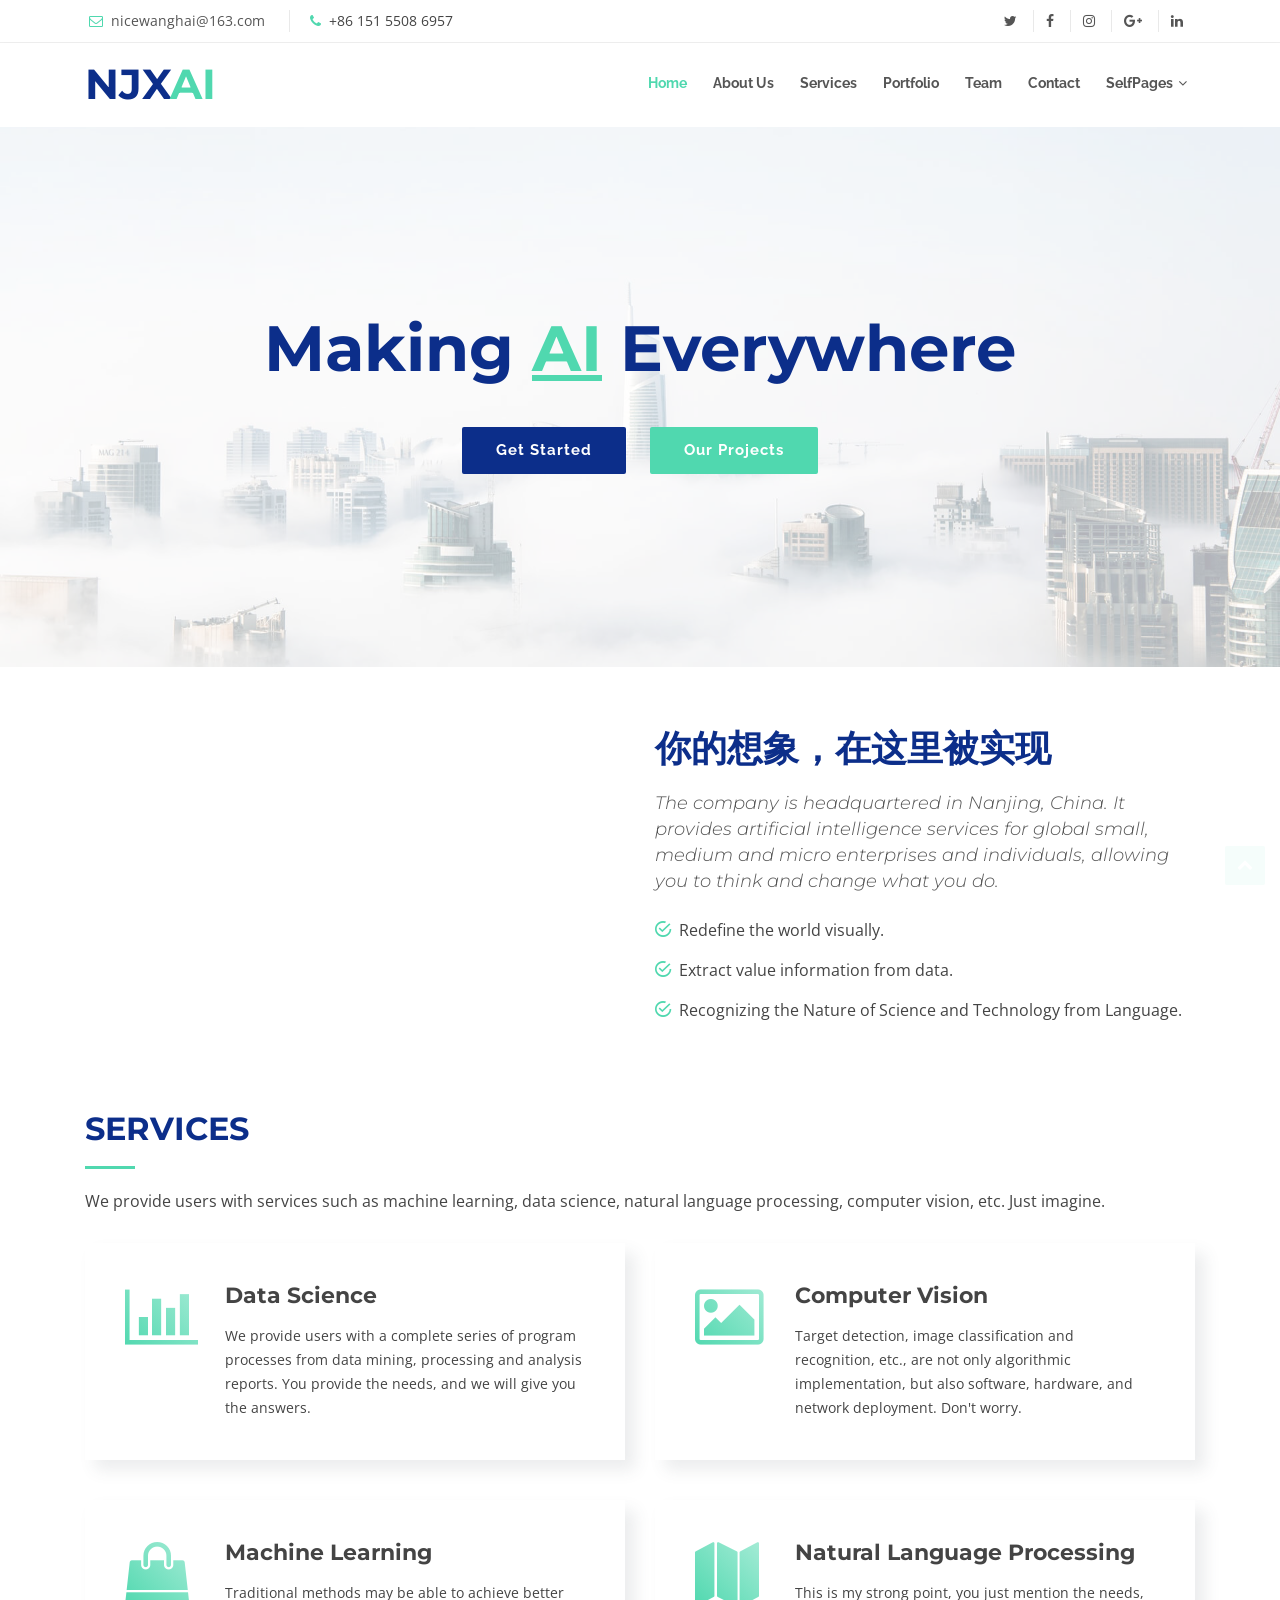
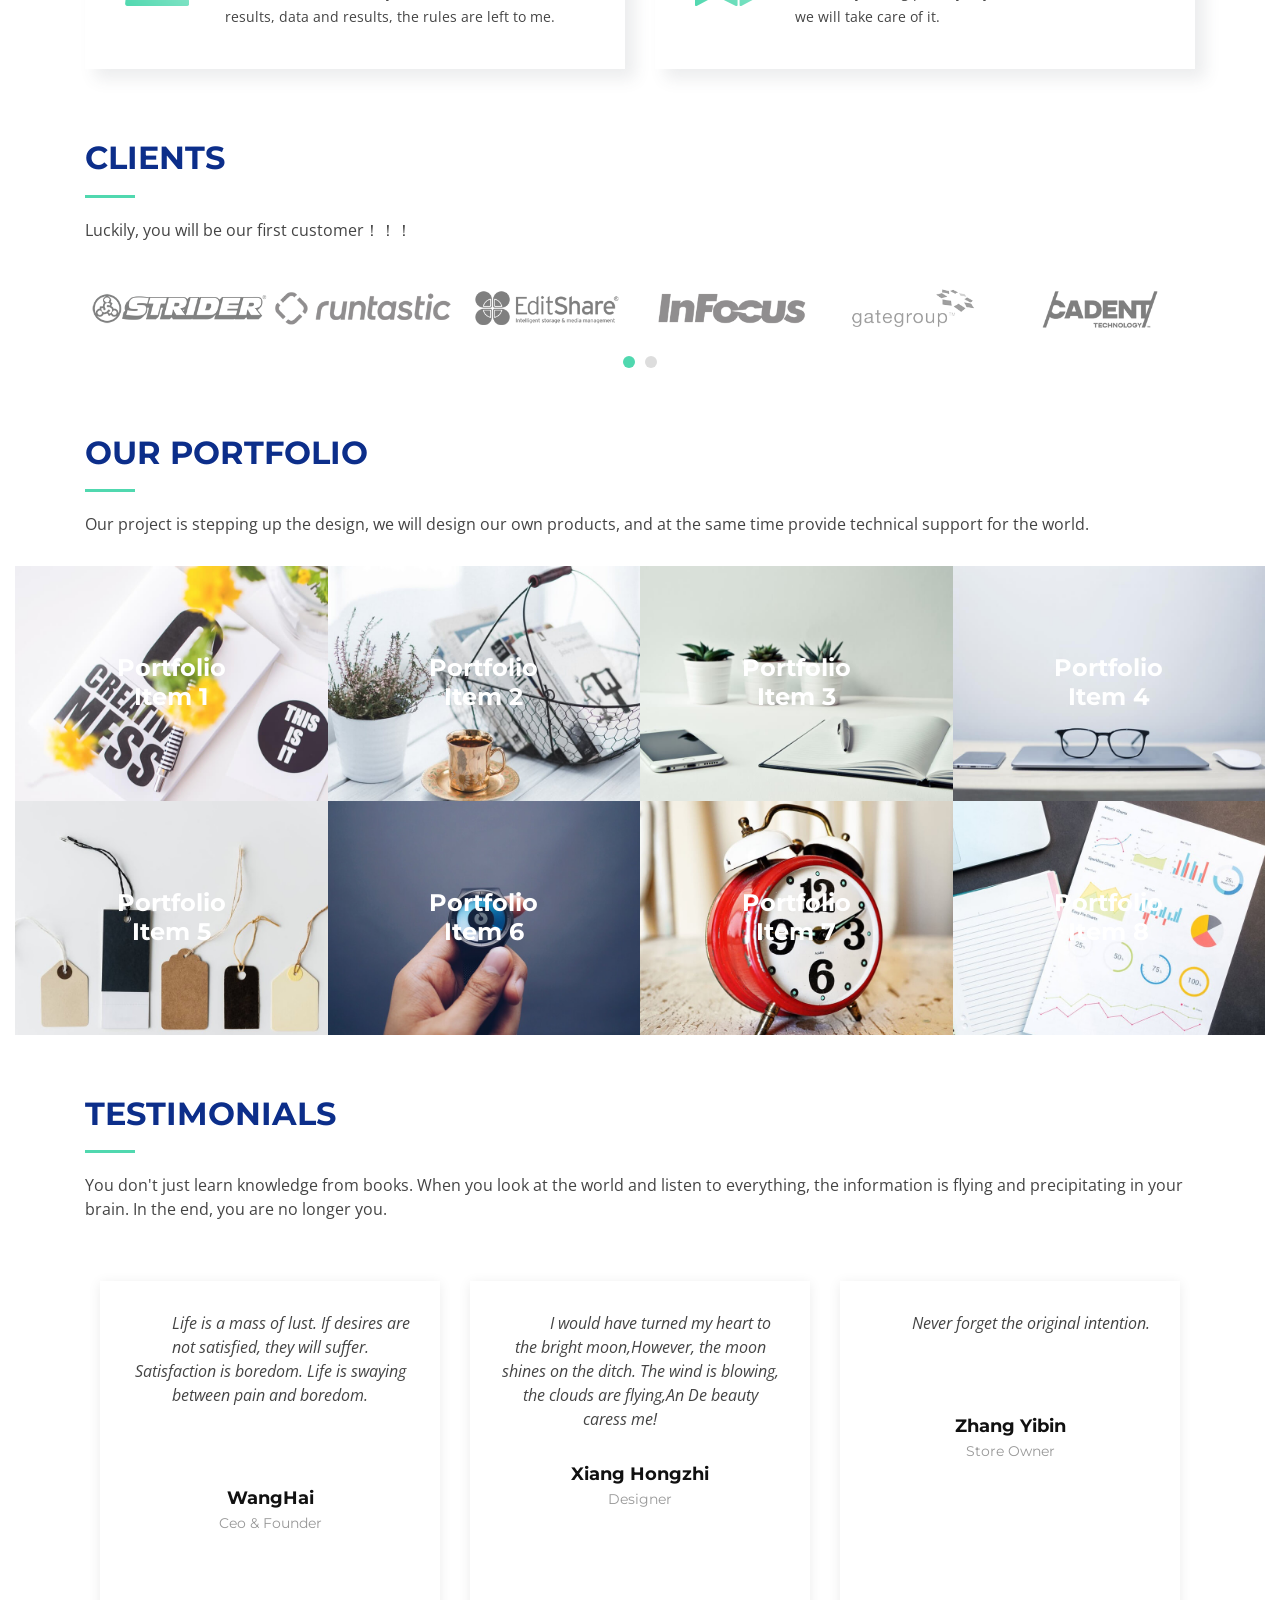
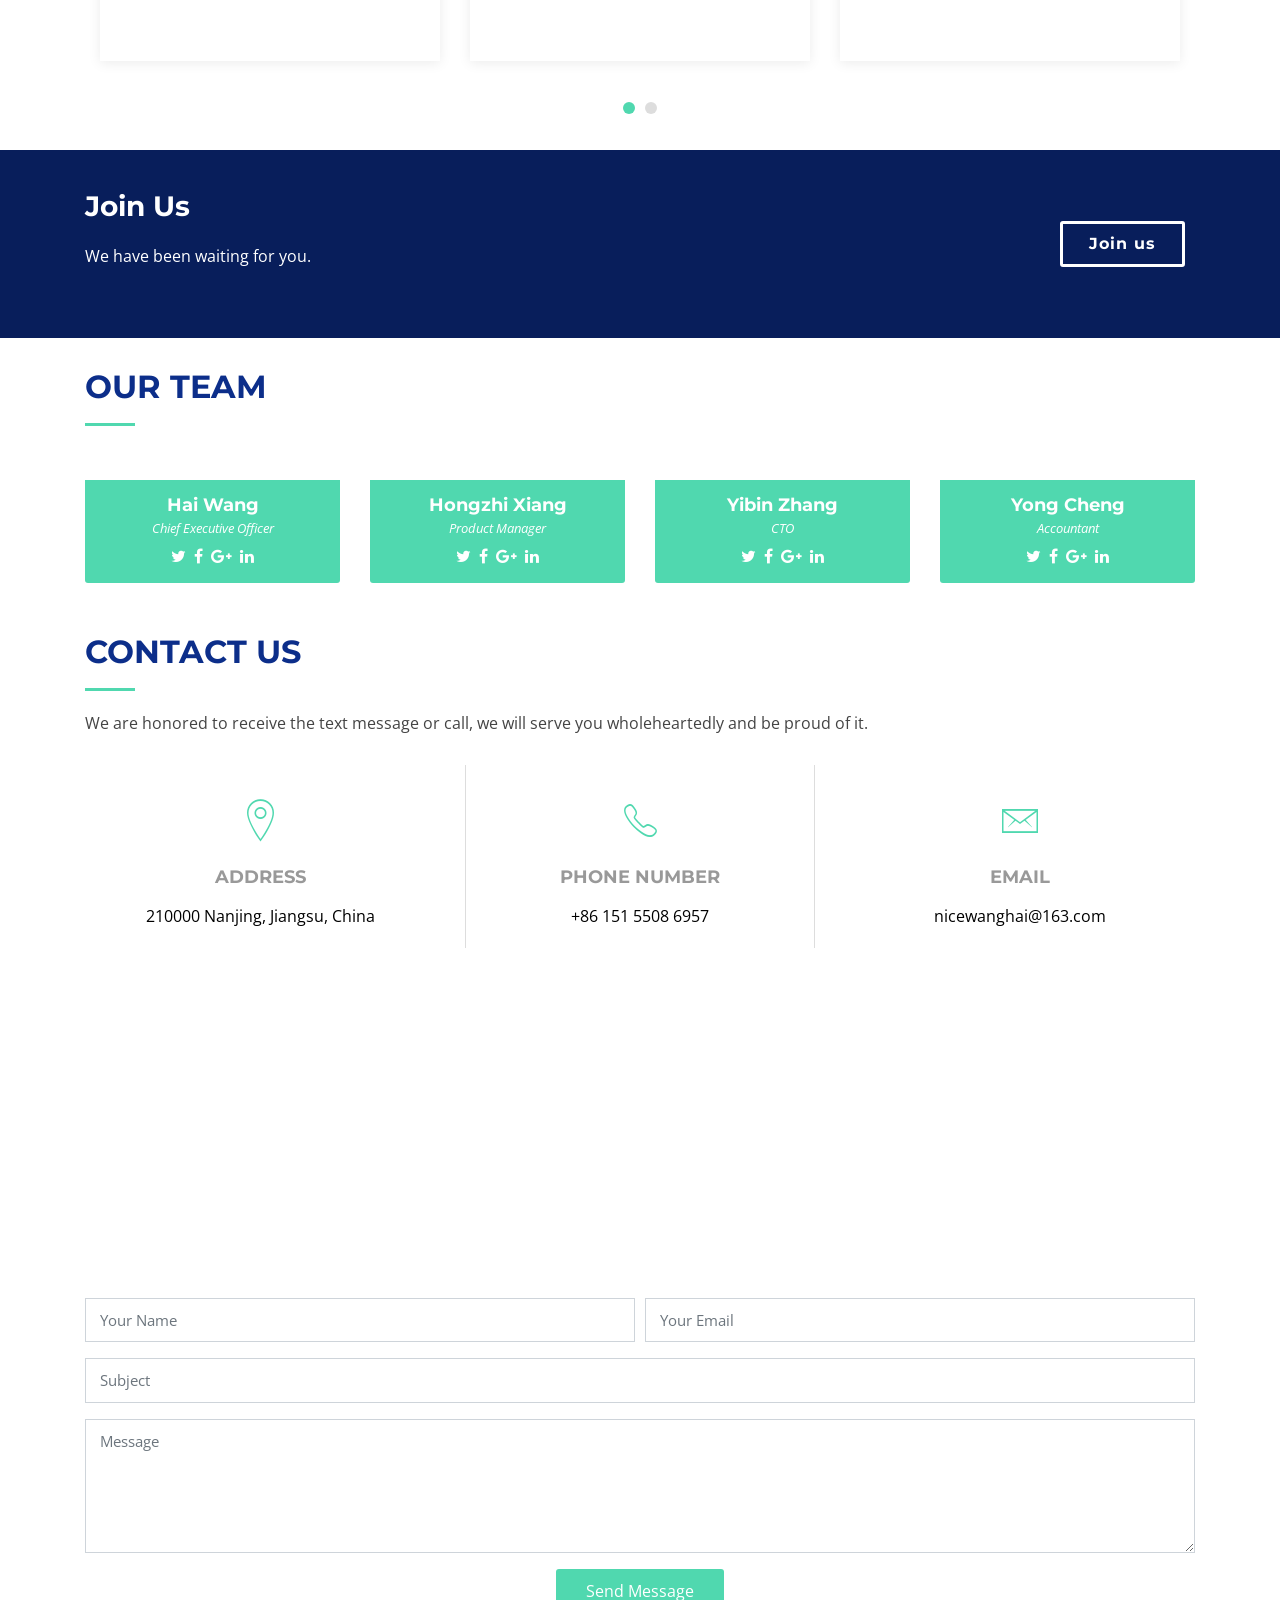
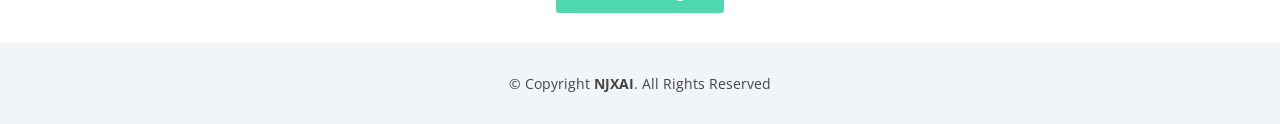
==== commit 5373304d: "Update index.html" ====
--- a/index.html
+++ b/index.html
@@ -38,7 +38,7 @@
     <div class="container clearfix">
       <div class="contact-info float-left">
         <i class="fa fa-envelope-o"></i> <a href="mailto:contact@example.com">nicewanghai@163.com</a>
-        <i class="fa fa-phone"></i> +151 5508 6957
+        <i class="fa fa-phone"></i> +86 151 5508 6957
       </div>
       <div class="social-links float-right">
         <a href="#" class="twitter"><i class="fa fa-twitter"></i></a>
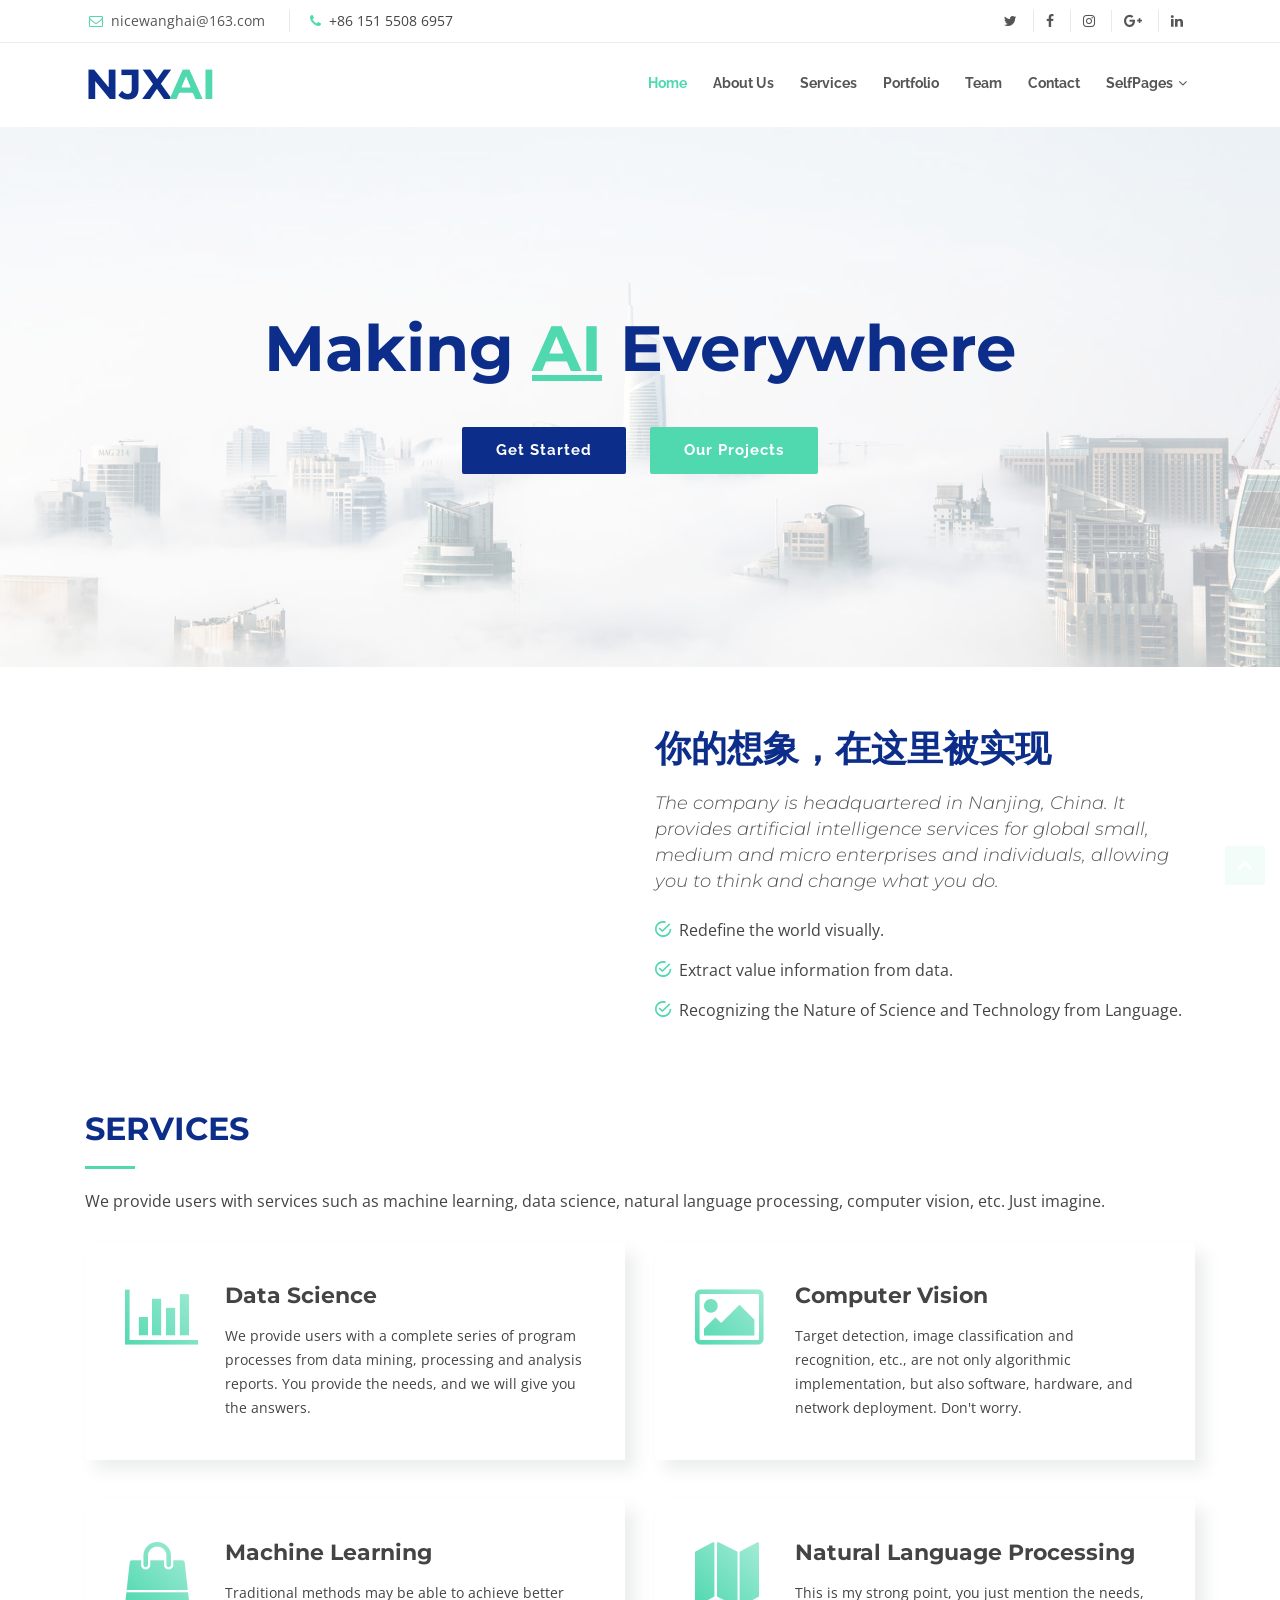
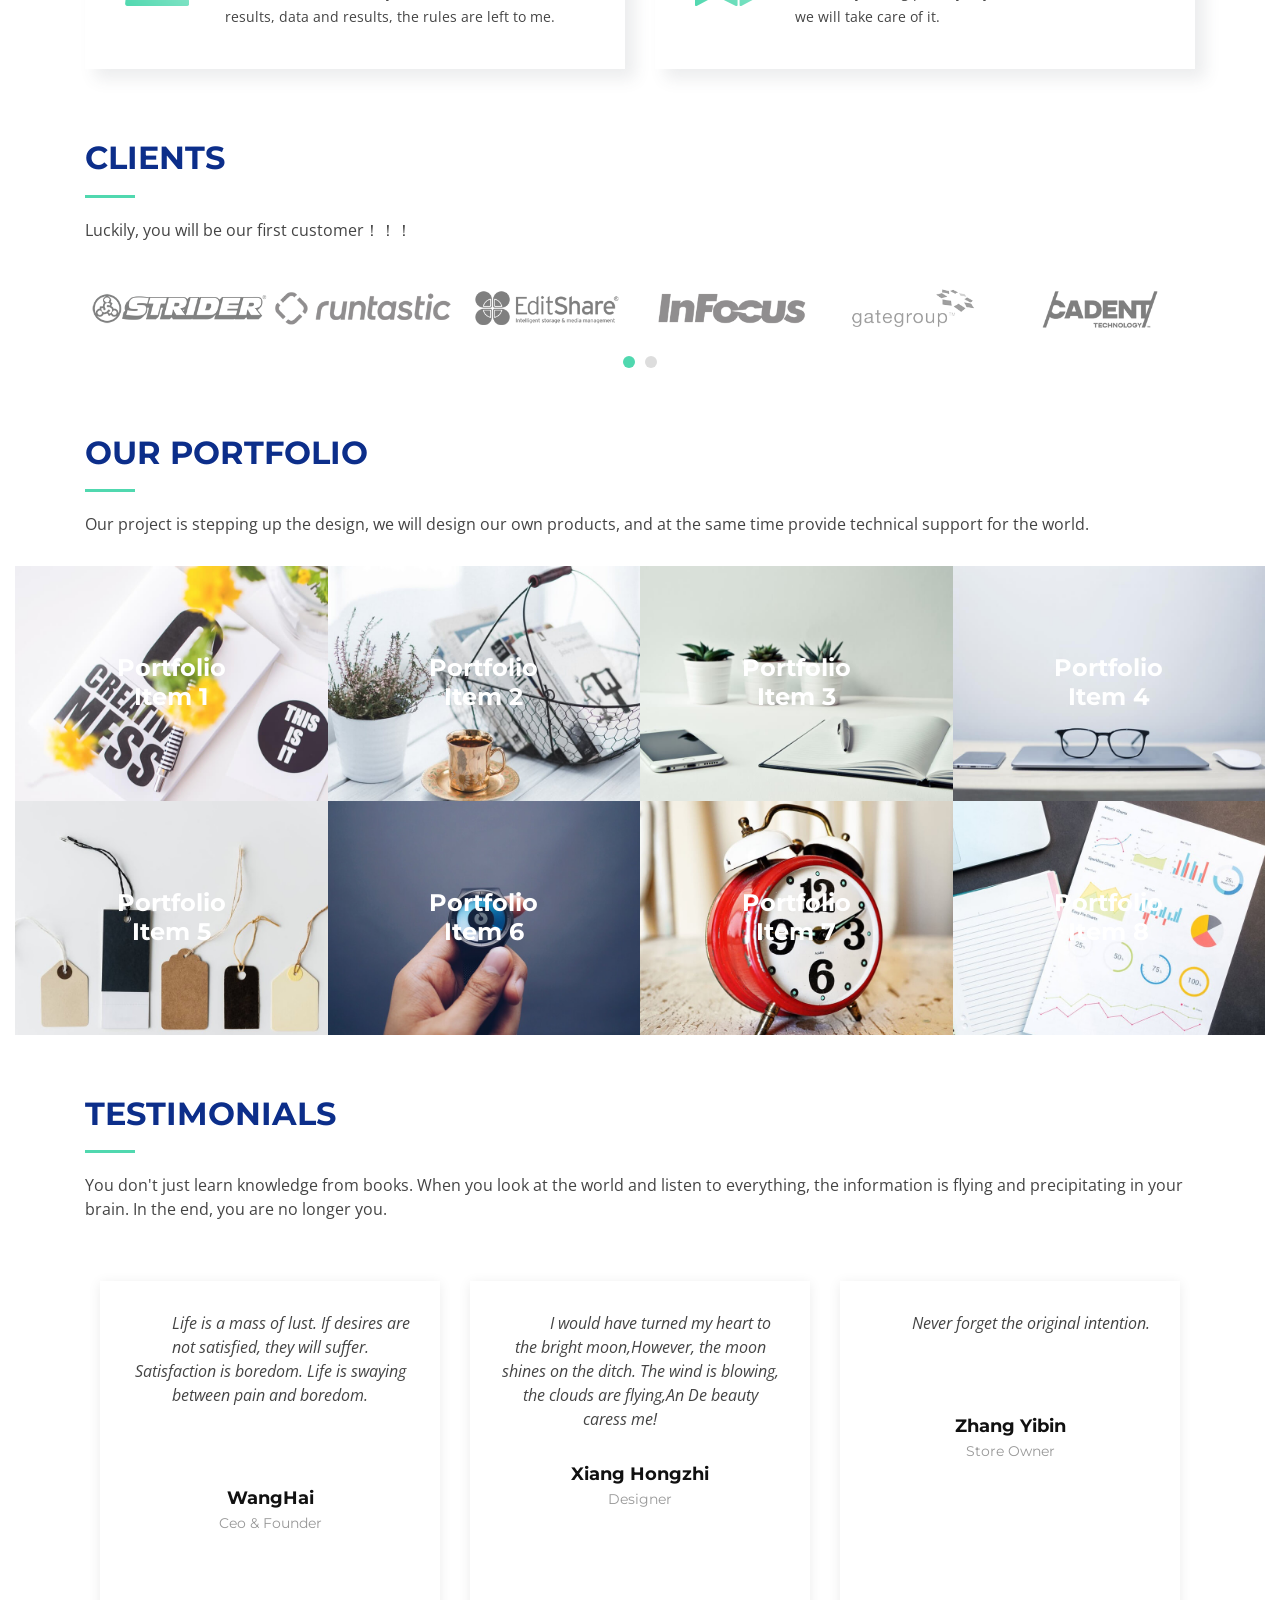
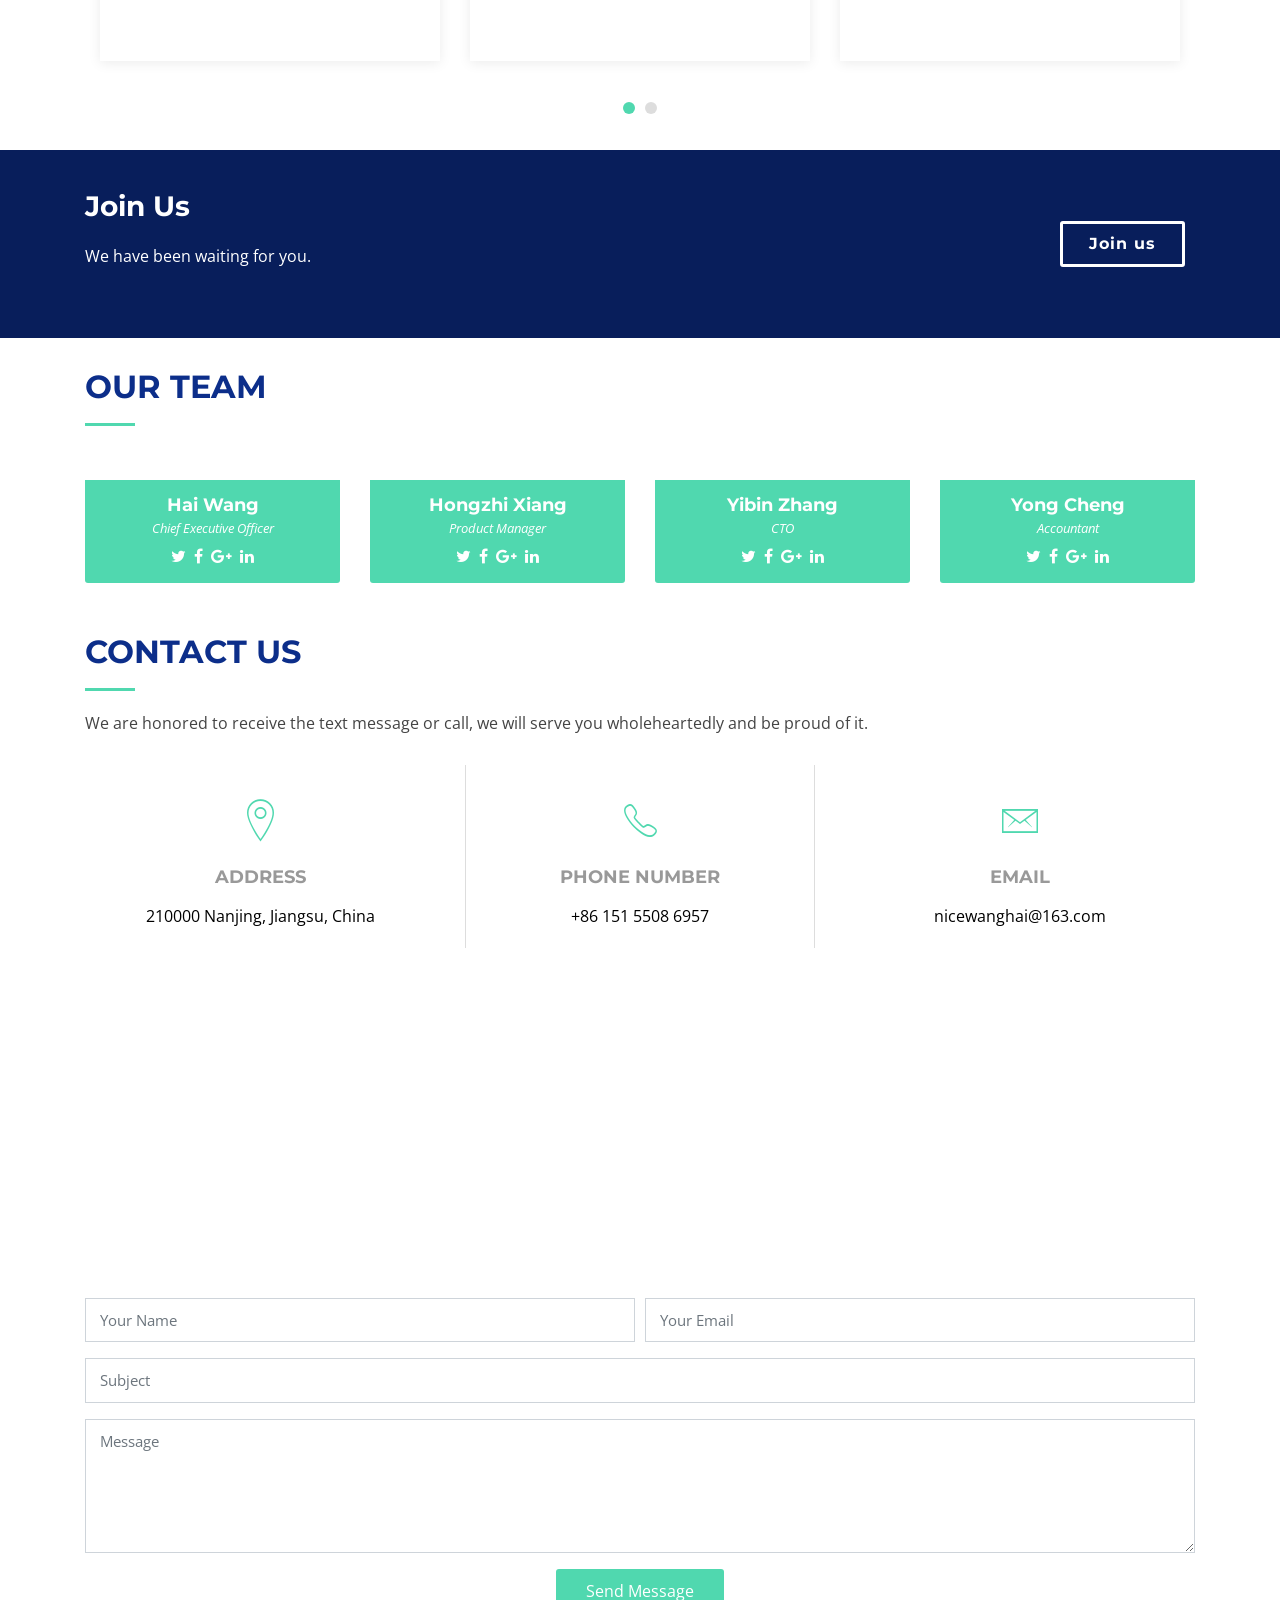
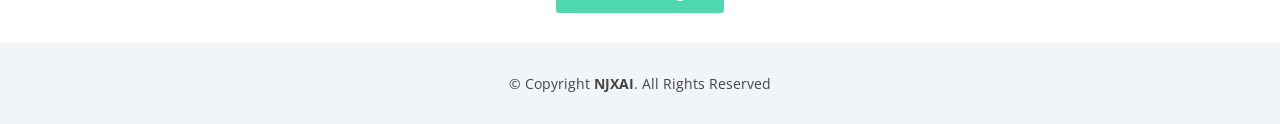
==== commit 90f5bd70: "Update index.html" ====
--- a/index.html
+++ b/index.html
@@ -75,7 +75,7 @@
               <li><a href="https://hellohechengxi.github.io/TF/" target ="_blank">TF</a></li>
 	      <li><a href="https://github.com/HelloHeChengXi" target ="_blank">Github</a></li>
               <li><a href="https://hellohechengxi.github.io/happy/" target ="_blank">SelfIntro</a></li>
-              <li><a href="#">others</a></li>
+              <li><a href="KnowledgeSummary/index.html" target ="_blank">Knowledge</a></li>
             </ul>
           </li>
           
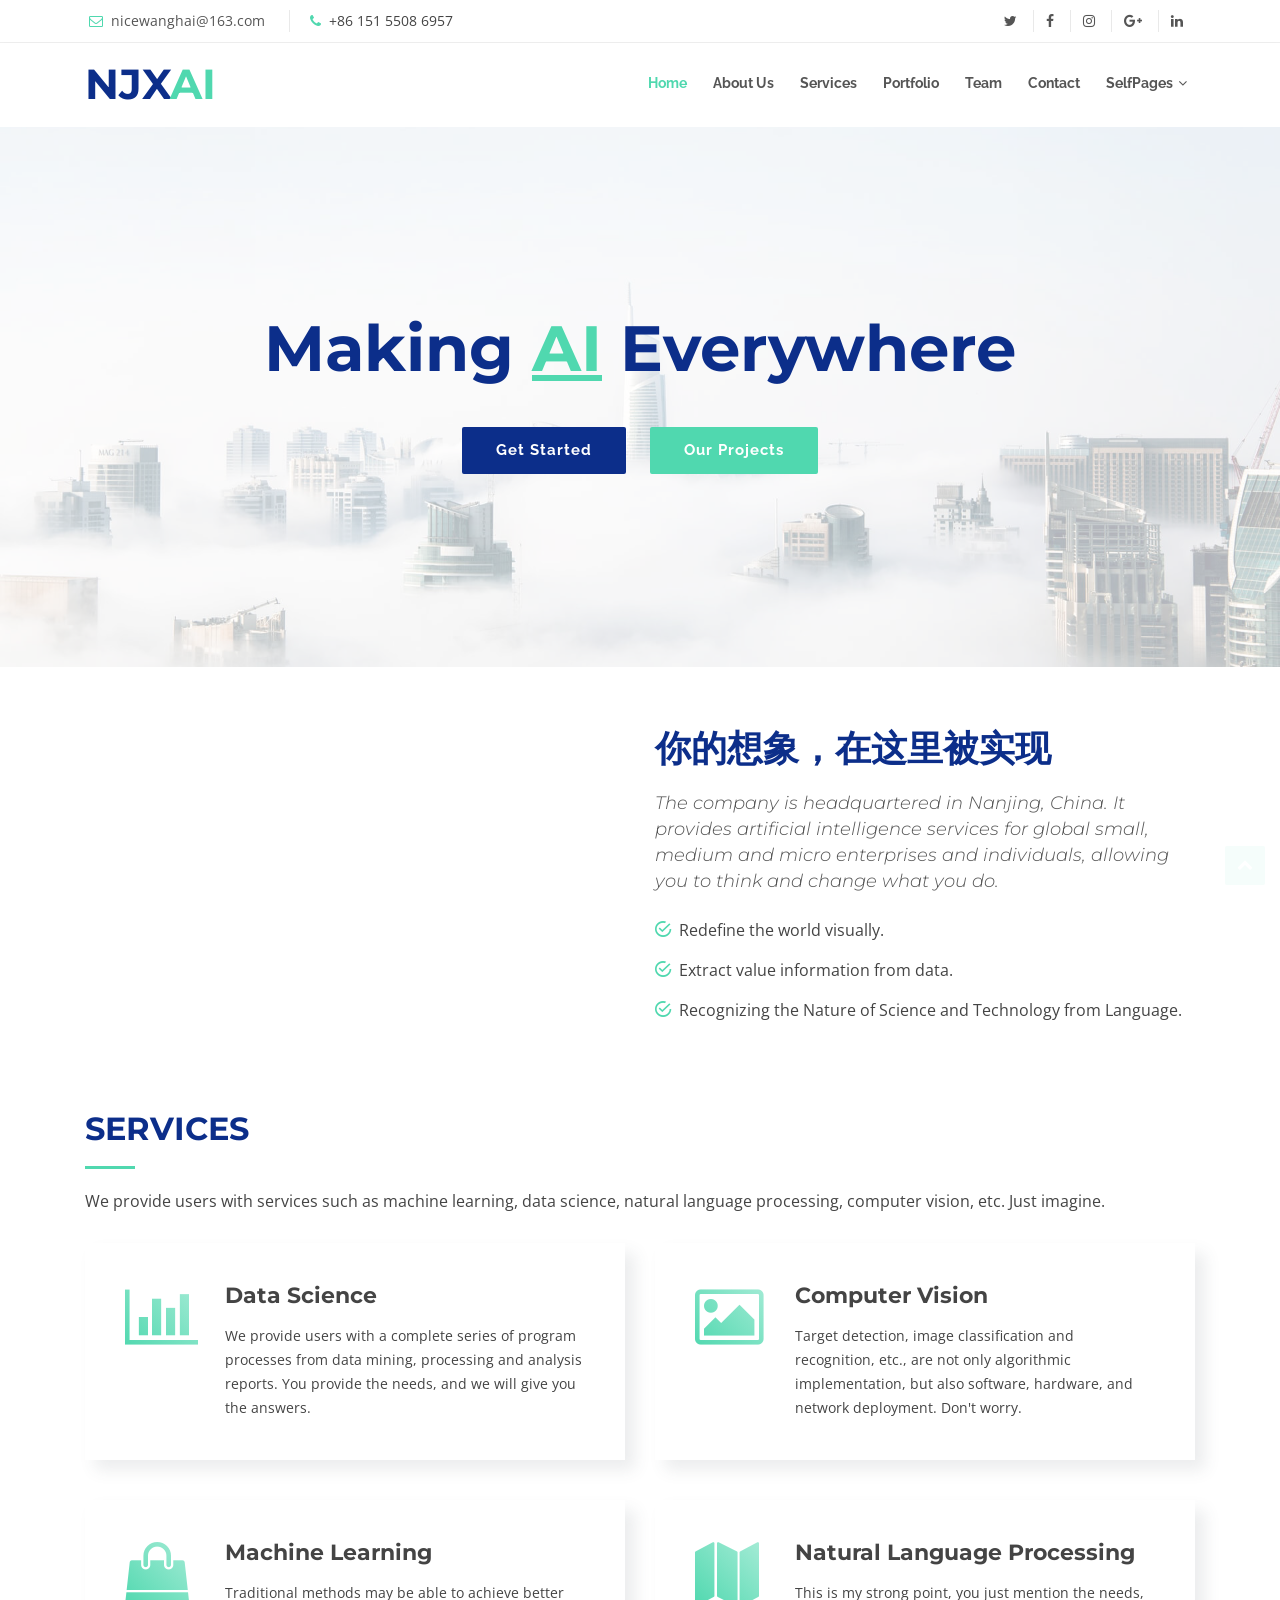
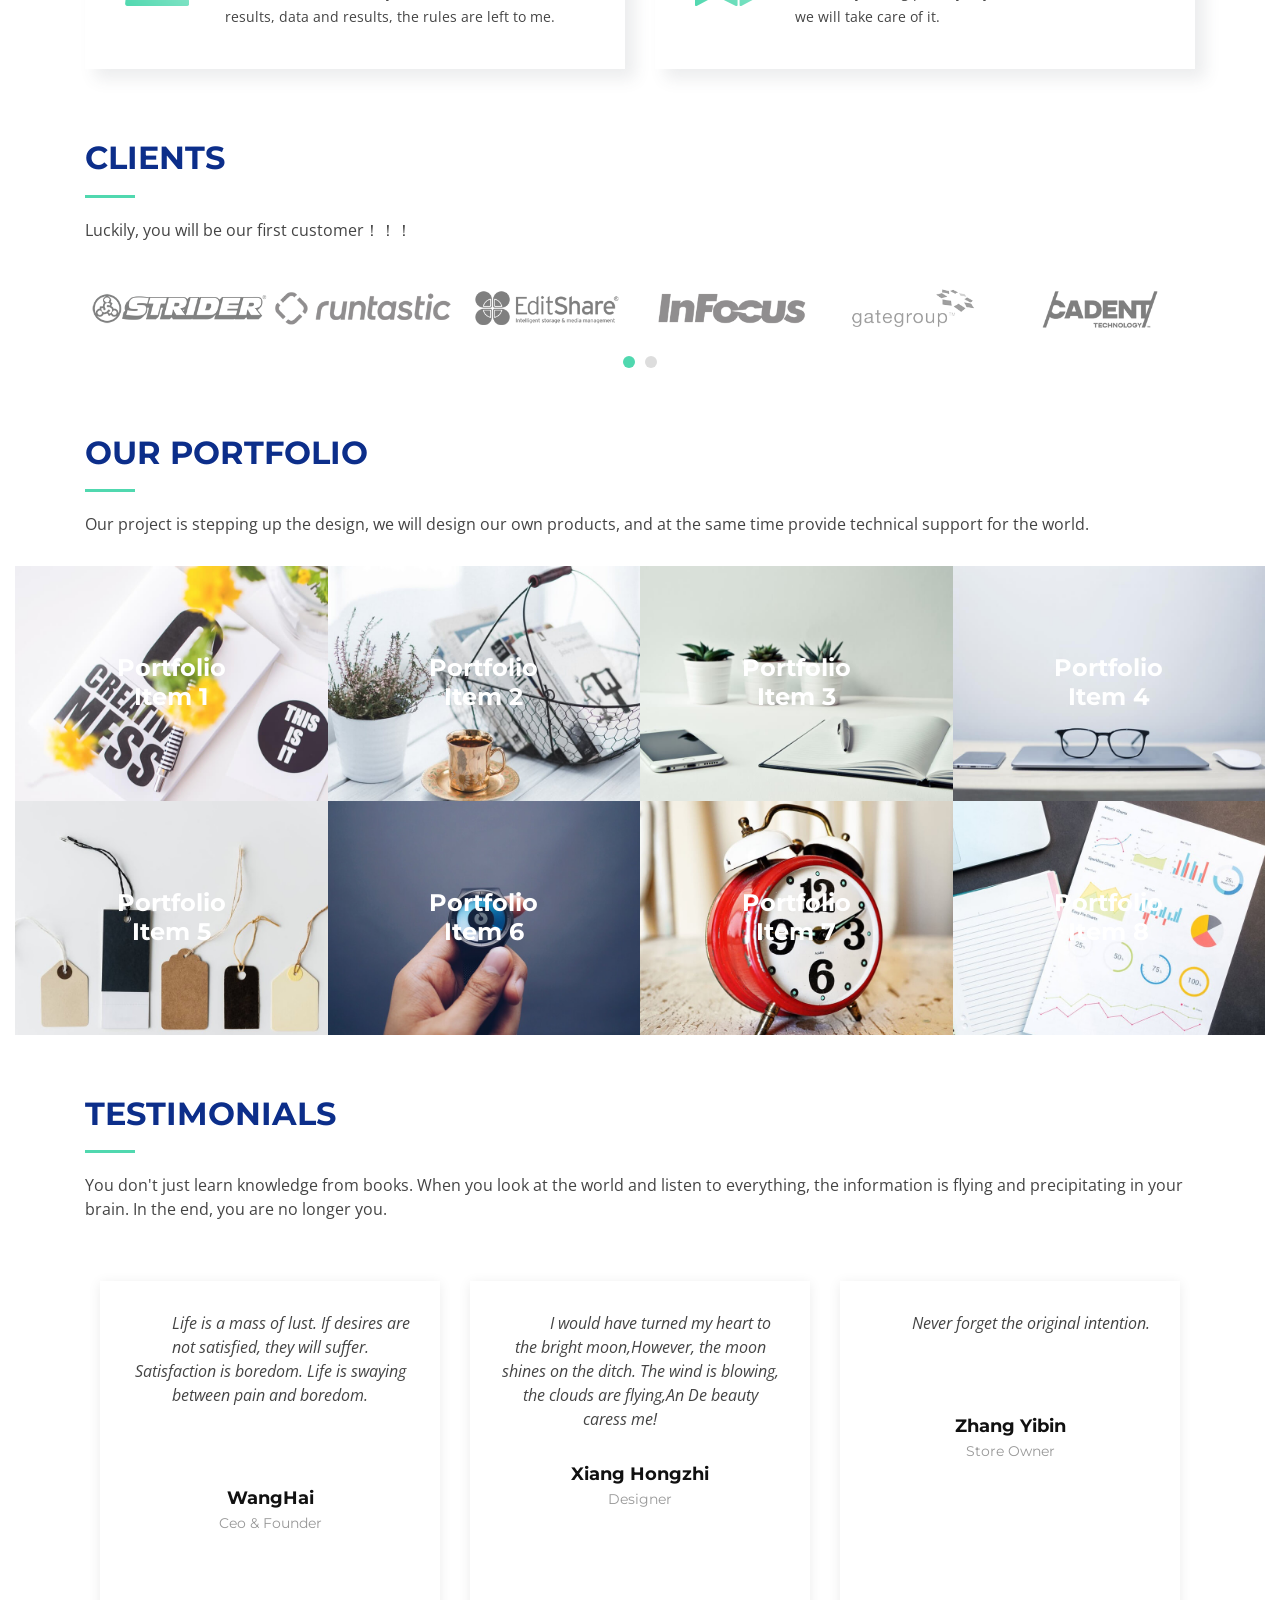
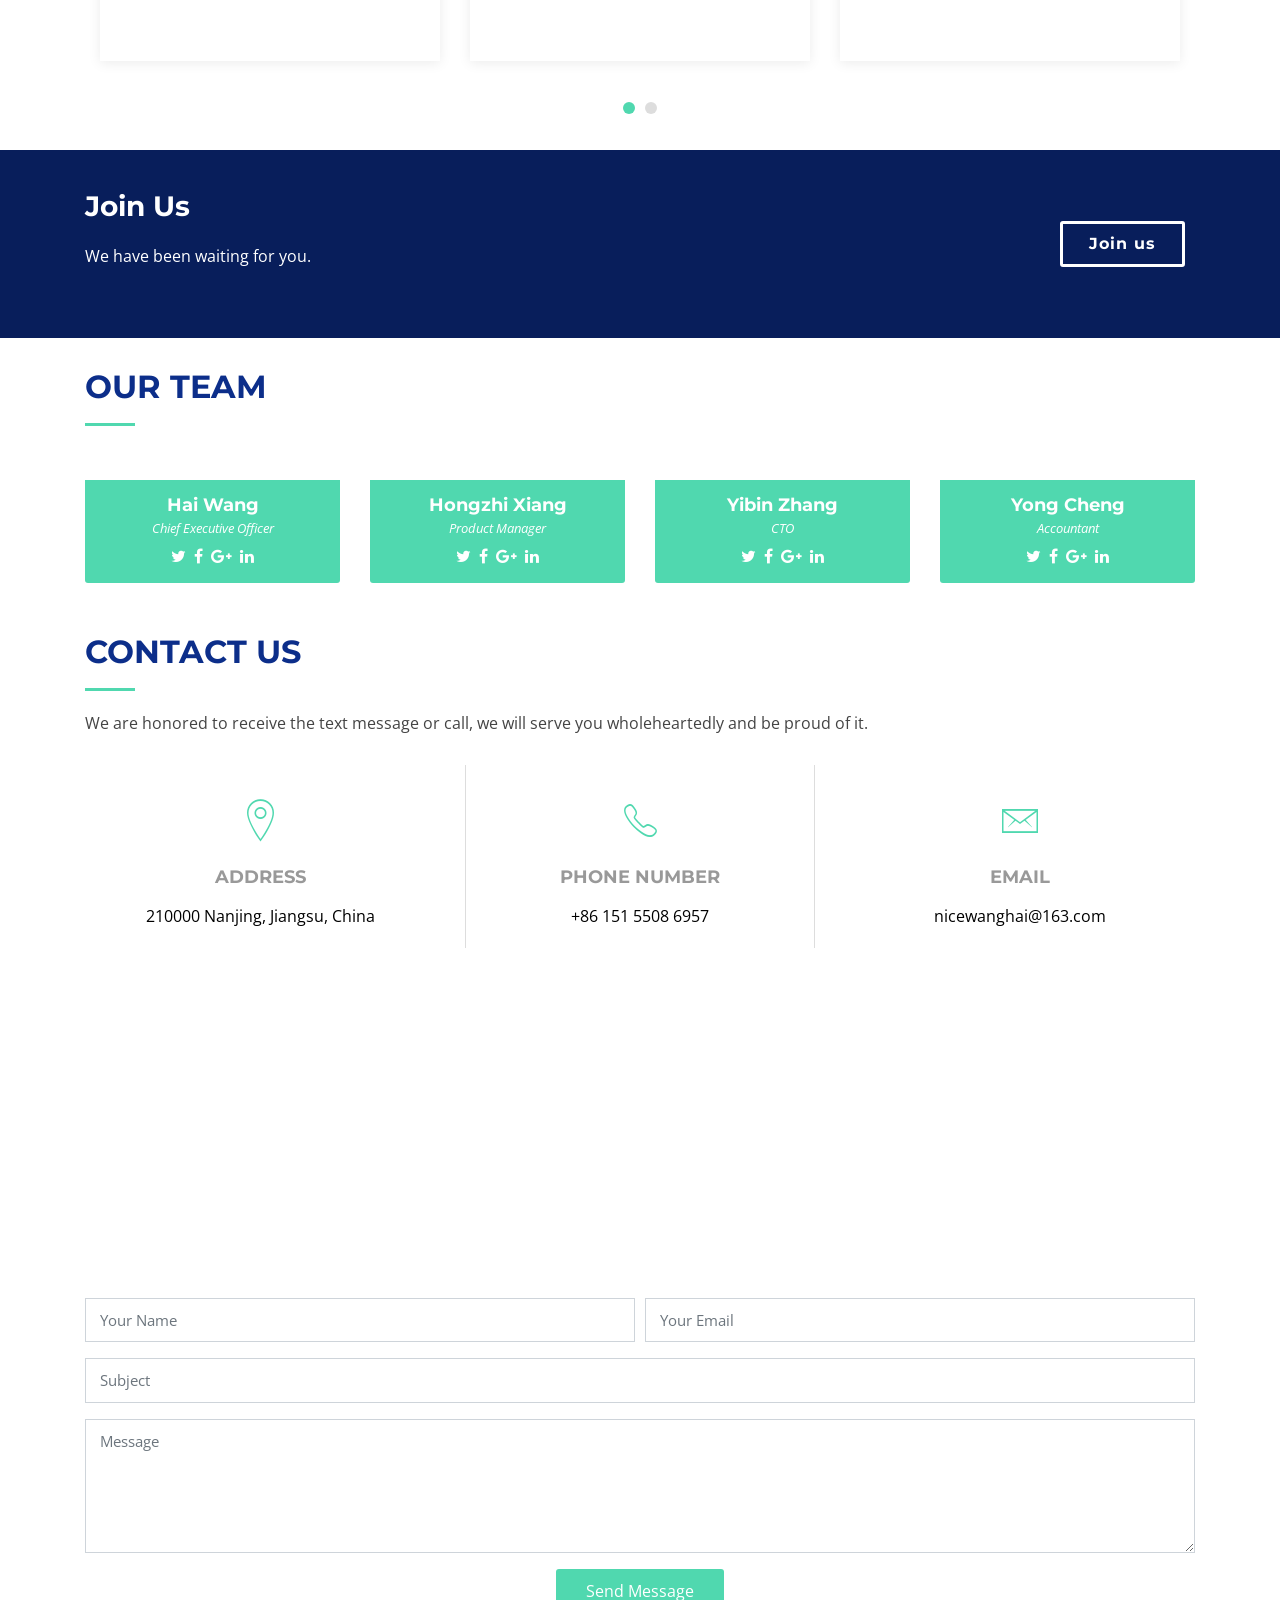
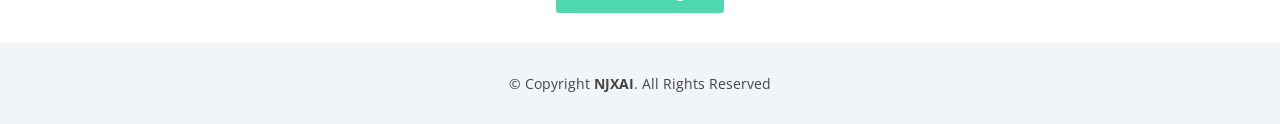
==== commit 911be323: "Update index.html" ====
--- a/index.html
+++ b/index.html
@@ -72,9 +72,9 @@
 	  <li><a href="#contact">Contact</a></li>
           <li class="menu-has-children"><a href="">SelfPages</a>
             <ul>
-              <li><a href="https://hellohechengxi.github.io/TF/" target ="_blank">TF</a></li>
-	      <li><a href="https://github.com/HelloHeChengXi" target ="_blank">Github</a></li>
-              <li><a href="https://hellohechengxi.github.io/happy/" target ="_blank">SelfIntro</a></li>
+              <li><a href="https://happleasei.github.io/TF/" target ="_blank">TF</a></li>
+	      <li><a href="https://github.com/happleasei" target ="_blank">Github</a></li>
+              <li><a href="https://happleasei.github.io/happy/" target ="_blank">SelfIntro</a></li>
               <li><a href="KnowledgeSummary/index.html" target ="_blank">Knowledge</a></li>
             </ul>
           </li>
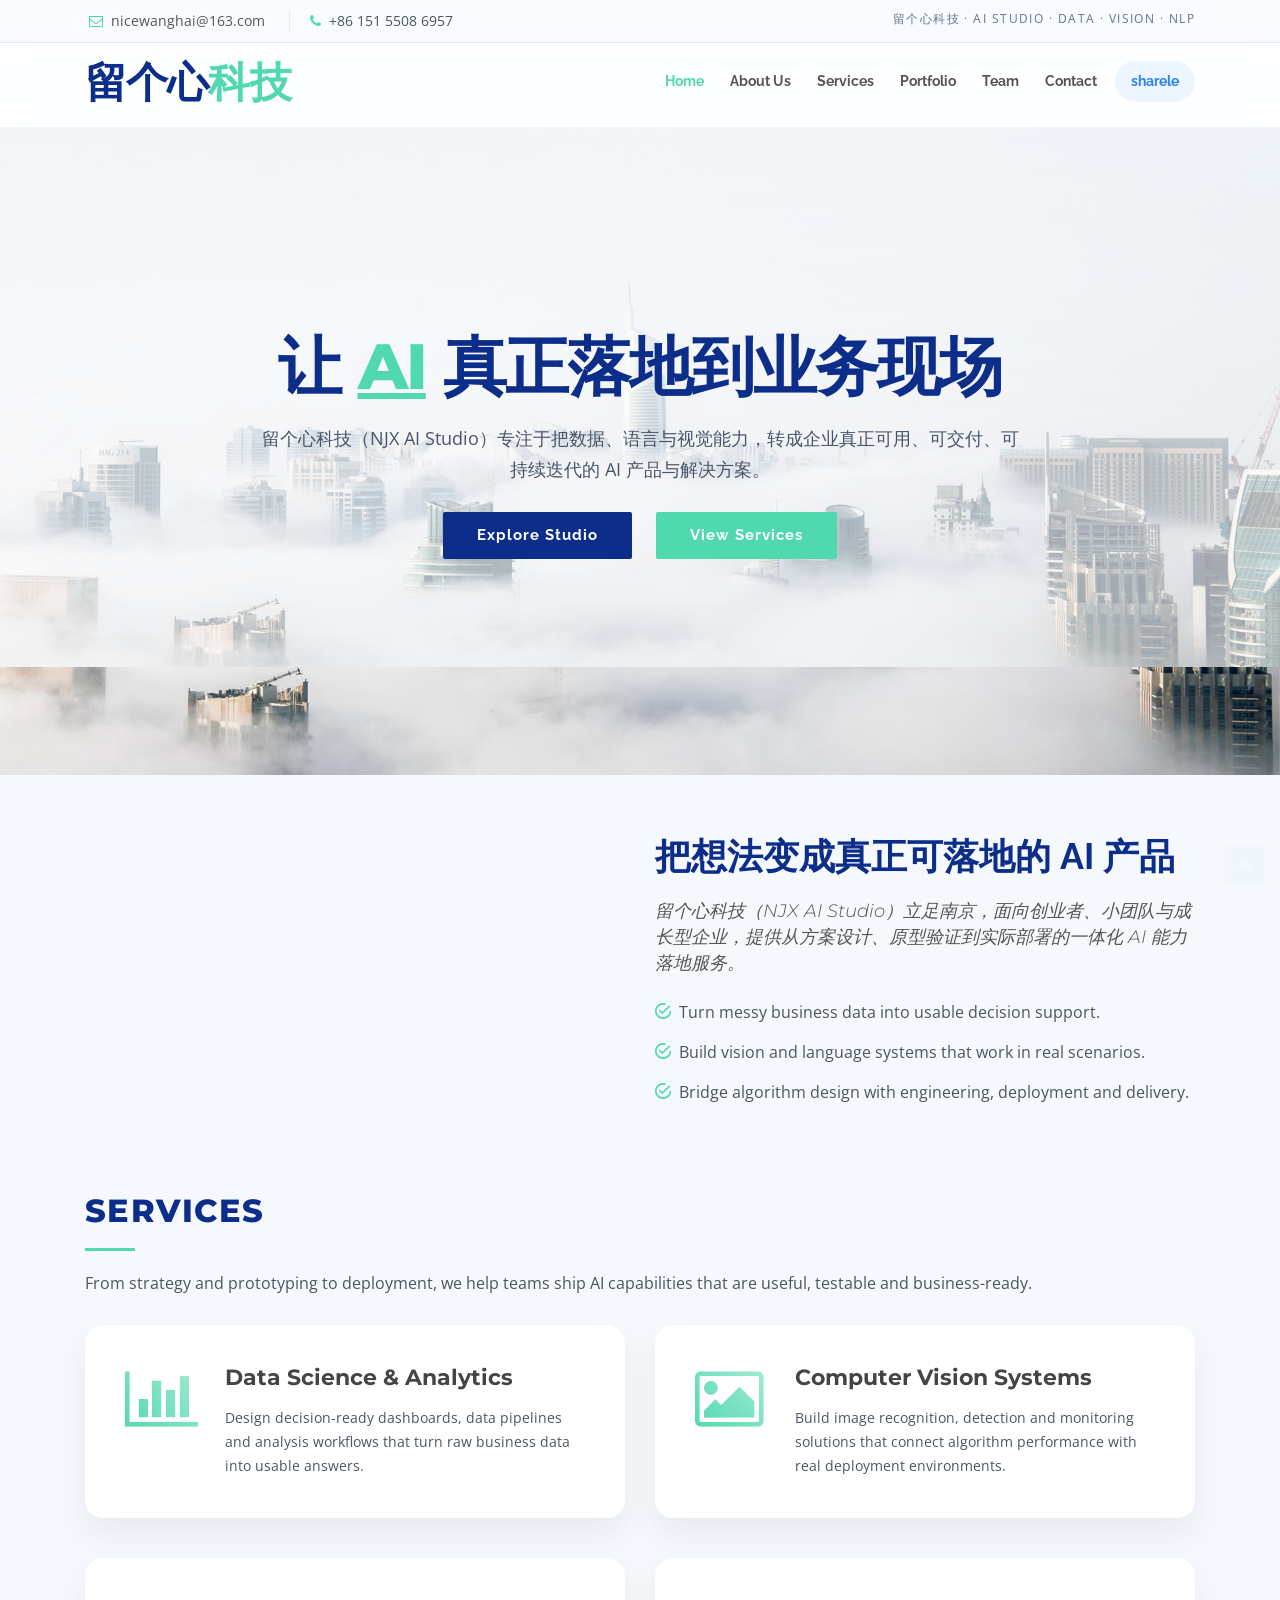
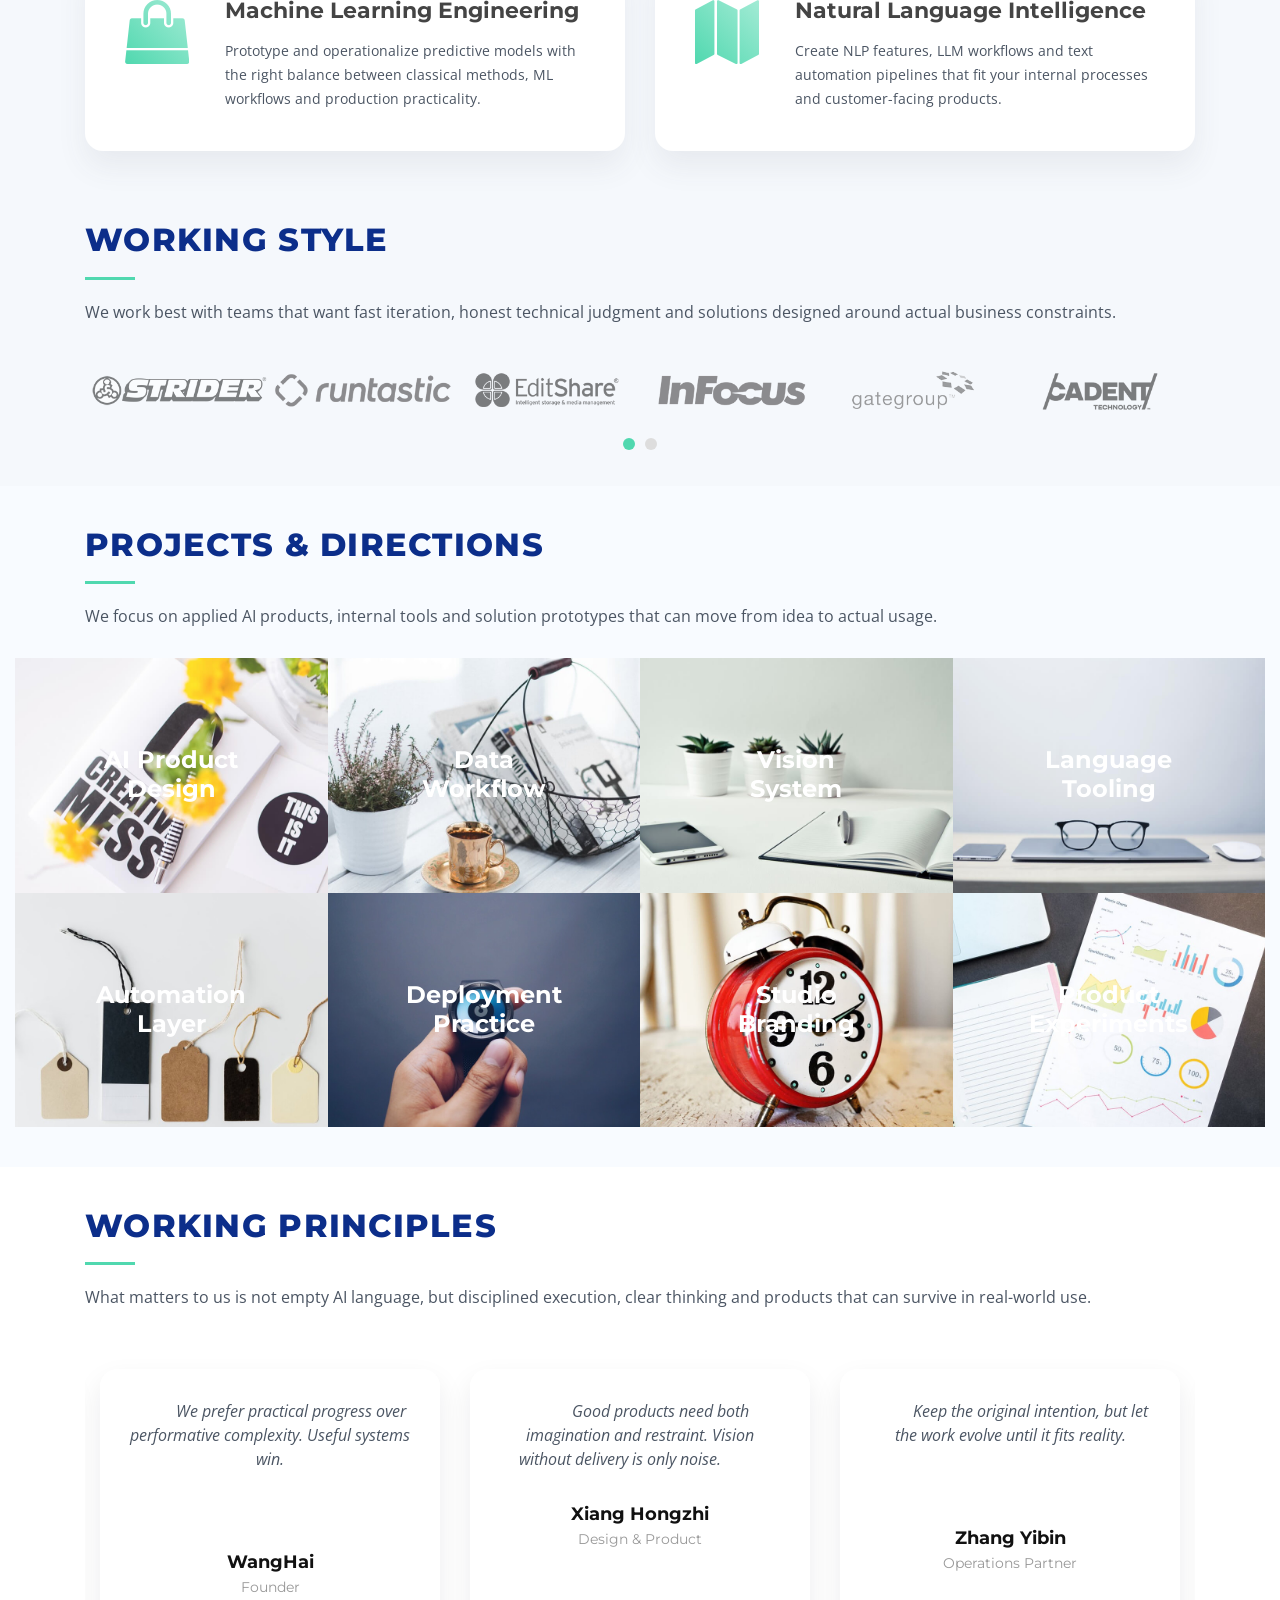
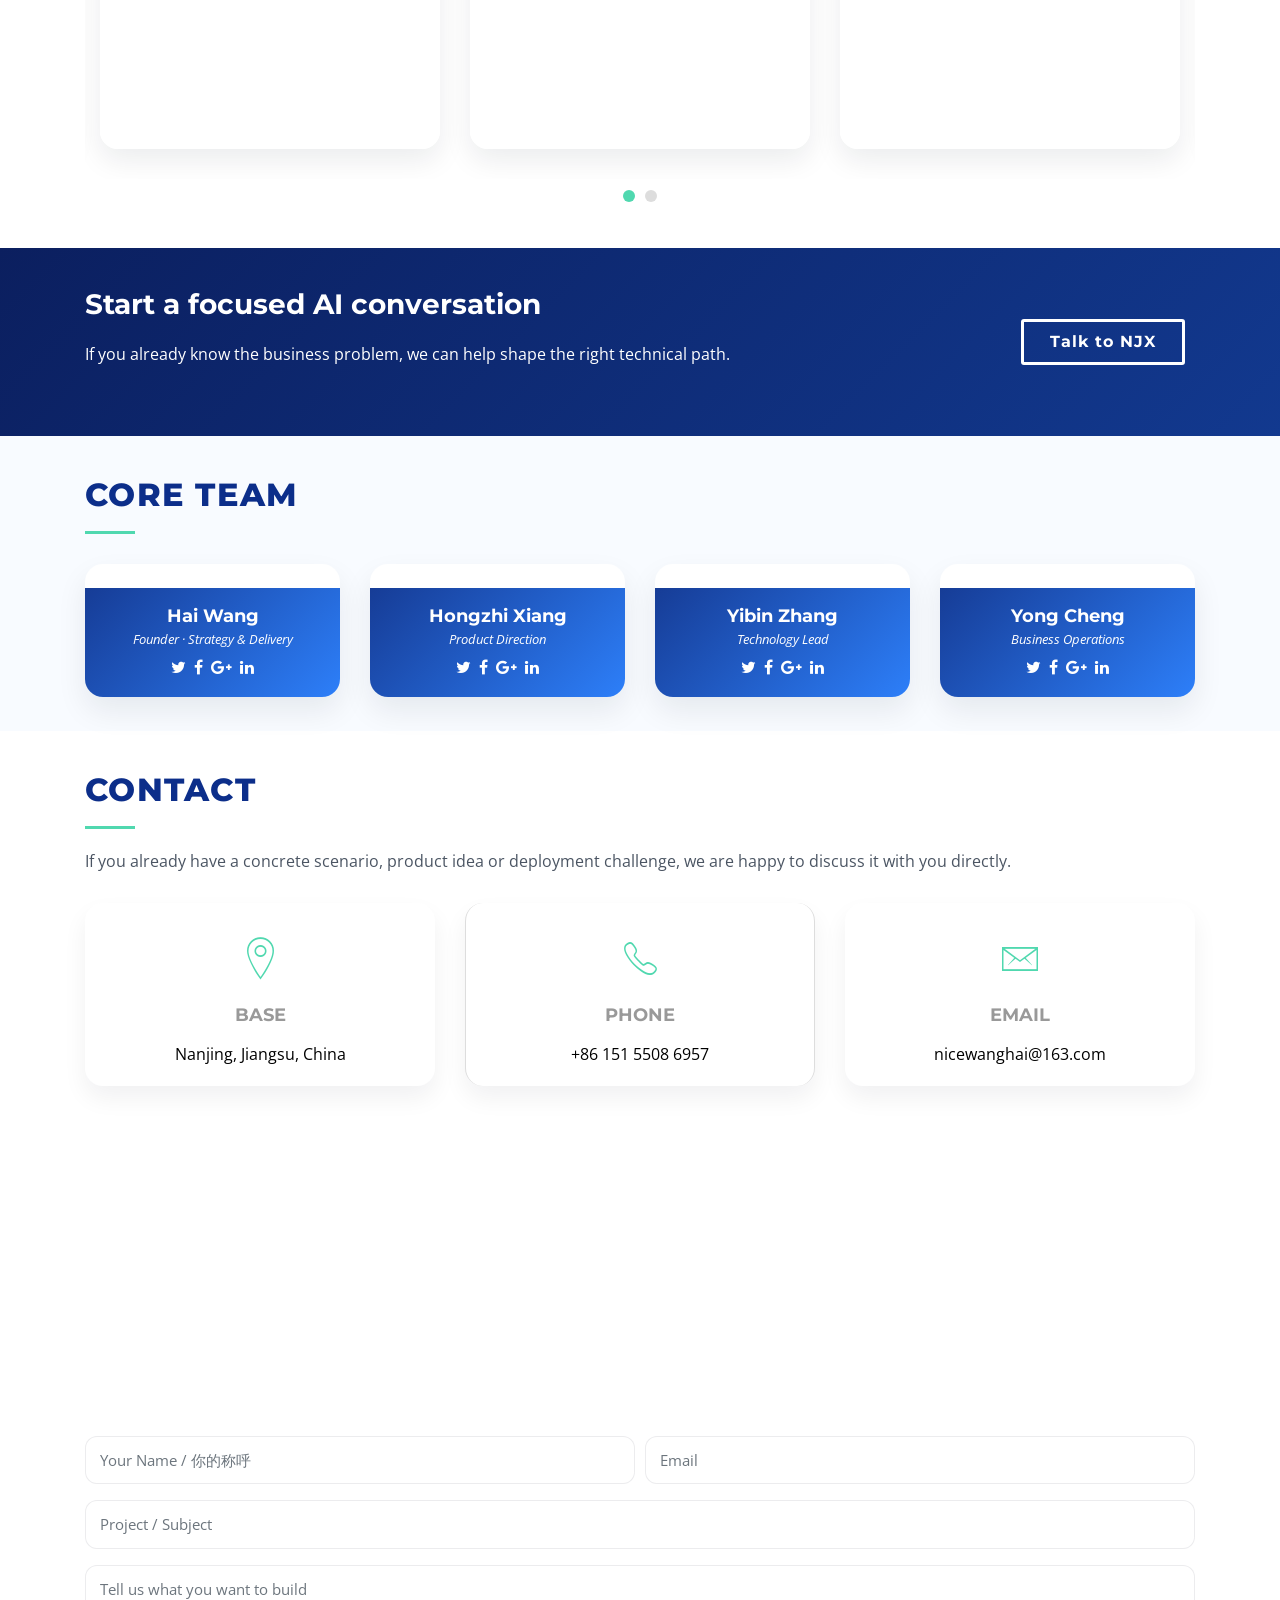
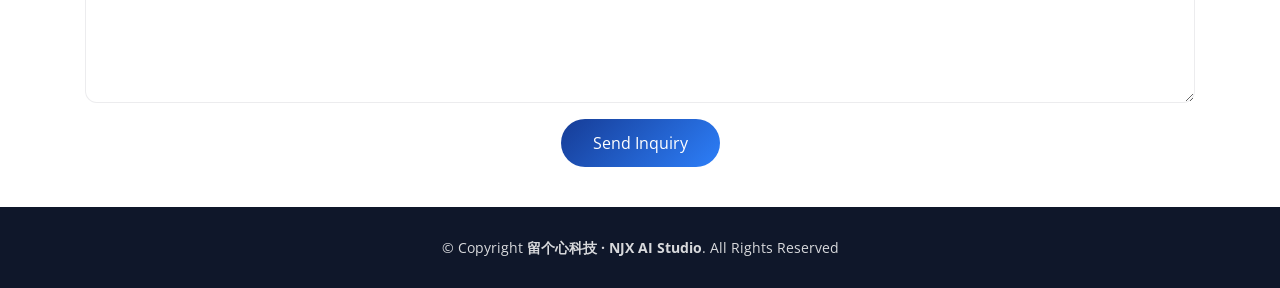
==== commit d12900dc: "feat: refine NJX branding and landing page content" ====
--- a/index.html
+++ b/index.html
@@ -2,7 +2,7 @@
 <html lang="en">
 <head>
   <meta charset="utf-8">
-  <title>NJX AI Studio</title>
+  <title>留个心科技 · NJX AI Studio</title>
   <meta content="width=device-width, initial-scale=1.0" name="viewport">
   <meta content="" name="keywords">
   <meta content="" name="description">
@@ -37,15 +37,11 @@
   <section id="topbar" class="d-none d-lg-block">
     <div class="container clearfix">
       <div class="contact-info float-left">
-        <i class="fa fa-envelope-o"></i> <a href="mailto:contact@example.com">nicewanghai@163.com</a>
+        <i class="fa fa-envelope-o"></i> <a href="mailto:nicewanghai@163.com">nicewanghai@163.com</a>
         <i class="fa fa-phone"></i> +86 151 5508 6957
       </div>
-      <div class="social-links float-right">
-        <a href="#" class="twitter"><i class="fa fa-twitter"></i></a>
-        <a href="#" class="facebook"><i class="fa fa-facebook"></i></a>
-        <a href="#" class="instagram"><i class="fa fa-instagram"></i></a>
-        <a href="#" class="google-plus"><i class="fa fa-google-plus"></i></a>
-        <a href="#" class="linkedin"><i class="fa fa-linkedin"></i></a>
+      <div class="social-links float-right topbar-note">
+        <span>留个心科技 · AI Studio · Data · Vision · NLP</span>
       </div>
     </div>
   </section>
@@ -57,7 +53,7 @@
     <div class="container">
 
       <div id="logo" class="pull-left">
-        <h1><a href="#body" class="scrollto">NJX<span>AI</span></a></h1>
+        <h1><a href="#body" class="scrollto">留个心<span>科技</span></a></h1>
         <!-- Uncomment below if you prefer to use an image logo -->
         <!-- <a href="#body"><img src="img/logo.png" alt="" title="" /></a>-->
       </div>
@@ -70,14 +66,7 @@
           <li><a href="#portfolio">Portfolio</a></li>
           <li><a href="#team">Team</a></li>
 	  <li><a href="#contact">Contact</a></li>
-          <li class="menu-has-children"><a href="">SelfPages</a>
-            <ul>
-              <li><a href="https://happleasei.github.io/TF/" target ="_blank">TF</a></li>
-	      <li><a href="https://github.com/happleasei" target ="_blank">Github</a></li>
-              <li><a href="https://happleasei.github.io/happy/" target ="_blank">SelfIntro</a></li>
-              <li><a href="KnowledgeSummary/index.html" target ="_blank">Knowledge</a></li>
-            </ul>
-          </li>
+          <li><a href="https://sharele.wh1997.com/" target ="_blank">sharele</a></li>
           
         </ul>
       </nav><!-- #nav-menu-container -->
@@ -90,10 +79,11 @@
   <section id="intro">
 
     <div class="intro-content">
-      <h2>Making <span>AI</span> Everywhere</h2>
+      <h2>让 <span>AI</span> 真正落地到业务现场</h2>
+      <p class="intro-lead">留个心科技（NJX AI Studio）专注于把数据、语言与视觉能力，转成企业真正可用、可交付、可持续迭代的 AI 产品与解决方案。</p>
       <div>
-        <a href="#about" class="btn-get-started scrollto">Get Started</a>
-        <a href="#portfolio" class="btn-projects scrollto">Our Projects</a>
+        <a href="#about" class="btn-get-started scrollto">Explore Studio</a>
+        <a href="#services" class="btn-projects scrollto">View Services</a>
       </div>
     </div>
 
@@ -120,13 +110,13 @@
           </div>
 
           <div class="col-lg-6 content">
-            <h2>你的想象，在这里被实现</h2>
-            <h3>The company is headquartered in Nanjing, China. It provides artificial intelligence services for global small, medium and micro enterprises and individuals, allowing you to think and change what you do.</h3>
+            <h2>把想法变成真正可落地的 AI 产品</h2>
+            <h3>留个心科技（NJX AI Studio）立足南京，面向创业者、小团队与成长型企业，提供从方案设计、原型验证到实际部署的一体化 AI 能力落地服务。</h3>
 
             <ul>
-              <li><i class="ion-android-checkmark-circle"></i> Redefine the world visually.</li>
-              <li><i class="ion-android-checkmark-circle"></i> Extract value information from data.</li>
-              <li><i class="ion-android-checkmark-circle"></i> Recognizing the Nature of Science and Technology from Language.</li>
+              <li><i class="ion-android-checkmark-circle"></i> Turn messy business data into usable decision support.</li>
+              <li><i class="ion-android-checkmark-circle"></i> Build vision and language systems that work in real scenarios.</li>
+              <li><i class="ion-android-checkmark-circle"></i> Bridge algorithm design with engineering, deployment and delivery.</li>
             </ul>
 
           </div>
@@ -142,7 +132,7 @@
       <div class="container">
         <div class="section-header">
           <h2>Services</h2>
-          <p>We provide users with services such as machine learning, data science, natural language processing, computer vision, etc. Just imagine.</p>
+          <p>From strategy and prototyping to deployment, we help teams ship AI capabilities that are useful, testable and business-ready.</p>
         </div>
 
         <div class="row">
@@ -150,32 +140,32 @@
           <div class="col-lg-6">
             <div class="box wow fadeInLeft">
               <div class="icon"><i class="fa fa-bar-chart"></i></div>
-              <h4 class="title"><a href="">Data Science</a></h4>
-              <p class="description">We provide users with a complete series of program processes from data mining, processing and analysis reports. You provide the needs, and we will give you the answers.</p>
+              <h4 class="title"><a href="">Data Science & Analytics</a></h4>
+              <p class="description">Design decision-ready dashboards, data pipelines and analysis workflows that turn raw business data into usable answers.</p>
             </div>
           </div>
 
           <div class="col-lg-6">
             <div class="box wow fadeInRight">
               <div class="icon"><i class="fa fa-picture-o"></i></div>
-              <h4 class="title"><a href="">Computer Vision</a></h4>
-              <p class="description">Target detection, image classification and recognition, etc., are not only algorithmic implementation, but also software, hardware, and network deployment. Don't worry.</p>
+              <h4 class="title"><a href="">Computer Vision Systems</a></h4>
+              <p class="description">Build image recognition, detection and monitoring solutions that connect algorithm performance with real deployment environments.</p>
             </div>
           </div>
 
           <div class="col-lg-6">
             <div class="box wow fadeInLeft" data-wow-delay="0.2s">
               <div class="icon"><i class="fa fa-shopping-bag"></i></div>
-              <h4 class="title"><a href="">Machine Learning</a></h4>
-              <p class="description">Traditional methods may be able to achieve better results, data and results, the rules are left to me.</p>
+              <h4 class="title"><a href="">Machine Learning Engineering</a></h4>
+              <p class="description">Prototype and operationalize predictive models with the right balance between classical methods, ML workflows and production practicality.</p>
             </div>
           </div>
 
           <div class="col-lg-6">
             <div class="box wow fadeInRight" data-wow-delay="0.2s">
               <div class="icon"><i class="fa fa-map"></i></div>
-              <h4 class="title"><a href="">Natural Language Processing</a></h4>
-              <p class="description">This is my strong point, you just mention the needs, we will take care of it.</p>
+              <h4 class="title"><a href="">Natural Language Intelligence</a></h4>
+              <p class="description">Create NLP features, LLM workflows and text automation pipelines that fit your internal processes and customer-facing products.</p>
             </div>
           </div>
 
@@ -190,8 +180,8 @@
     <section id="clients" class="wow fadeInUp">
       <div class="container">
         <div class="section-header">
-          <h2>Clients</h2>
-          <p>Luckily, you will be our first customer！！！</p>
+          <h2>Working Style</h2>
+          <p>We work best with teams that want fast iteration, honest technical judgment and solutions designed around actual business constraints.</p>
         </div>
 
         <div class="owl-carousel clients-carousel">
@@ -214,8 +204,8 @@
     <section id="portfolio" class="wow fadeInUp">
       <div class="container">
         <div class="section-header">
-          <h2>Our Portfolio</h2>
-          <p>Our project is stepping up the design, we will design our own products, and at the same time provide technical support for the world.</p>
+          <h2>Projects & Directions</h2>
+          <p>We focus on applied AI products, internal tools and solution prototypes that can move from idea to actual usage.</p>
         </div>
       </div>
 
@@ -227,7 +217,7 @@
               <a href="img/portfolio/1.jpg" class="portfolio-popup">
                 <img src="img/portfolio/1.jpg" alt="">
                 <div class="portfolio-overlay">
-                  <div class="portfolio-info"><h2 class="wow fadeInUp">Portfolio Item 1</h2></div>
+                  <div class="portfolio-info"><h2 class="wow fadeInUp">AI Product Design</h2></div>
                 </div>
               </a>
             </div>
@@ -238,7 +228,7 @@
               <a href="img/portfolio/2.jpg" class="portfolio-popup">
                 <img src="img/portfolio/2.jpg" alt="">
                 <div class="portfolio-overlay">
-                  <div class="portfolio-info"><h2 class="wow fadeInUp">Portfolio Item 2</h2></div>
+                  <div class="portfolio-info"><h2 class="wow fadeInUp">Data Workflow</h2></div>
                 </div>
               </a>
             </div>
@@ -249,7 +239,7 @@
               <a href="img/portfolio/3.jpg" class="portfolio-popup">
                 <img src="img/portfolio/3.jpg" alt="">
                 <div class="portfolio-overlay">
-                  <div class="portfolio-info"><h2 class="wow fadeInUp">Portfolio Item 3</h2></div>
+                  <div class="portfolio-info"><h2 class="wow fadeInUp">Vision System</h2></div>
                 </div>
               </a>
             </div>
@@ -260,7 +250,7 @@
               <a href="img/portfolio/4.jpg" class="portfolio-popup">
                 <img src="img/portfolio/4.jpg" alt="">
                 <div class="portfolio-overlay">
-                  <div class="portfolio-info"><h2 class="wow fadeInUp">Portfolio Item 4</h2></div>
+                  <div class="portfolio-info"><h2 class="wow fadeInUp">Language Tooling</h2></div>
                 </div>
               </a>
             </div>
@@ -271,7 +261,7 @@
               <a href="img/portfolio/5.jpg" class="portfolio-popup">
                 <img src="img/portfolio/5.jpg" alt="">
                 <div class="portfolio-overlay">
-                  <div class="portfolio-info"><h2 class="wow fadeInUp">Portfolio Item 5</h2></div>
+                  <div class="portfolio-info"><h2 class="wow fadeInUp">Automation Layer</h2></div>
                 </div>
               </a>
             </div>
@@ -282,7 +272,7 @@
               <a href="img/portfolio/6.jpg" class="portfolio-popup">
                 <img src="img/portfolio/6.jpg" alt="">
                 <div class="portfolio-overlay">
-                  <div class="portfolio-info"><h2 class="wow fadeInUp">Portfolio Item 6</h2></div>
+                  <div class="portfolio-info"><h2 class="wow fadeInUp">Deployment Practice</h2></div>
                 </div>
               </a>
             </div>
@@ -293,7 +283,7 @@
               <a href="img/portfolio/7.jpg" class="portfolio-popup">
                 <img src="img/portfolio/7.jpg" alt="">
                 <div class="portfolio-overlay">
-                  <div class="portfolio-info"><h2 class="wow fadeInUp">Portfolio Item 7</h2></div>
+                  <div class="portfolio-info"><h2 class="wow fadeInUp">Studio Branding</h2></div>
                 </div>
               </a>
             </div>
@@ -304,7 +294,7 @@
               <a href="img/portfolio/8.jpg" class="portfolio-popup">
                 <img src="img/portfolio/8.jpg" alt="">
                 <div class="portfolio-overlay">
-                  <div class="portfolio-info"><h2 class="wow fadeInUp">Portfolio Item 8</h2></div>
+                  <div class="portfolio-info"><h2 class="wow fadeInUp">Product Experiments</h2></div>
                 </div>
               </a>
             </div>
@@ -321,66 +311,65 @@
     <section id="testimonials" class="wow fadeInUp">
       <div class="container">
         <div class="section-header">
-          <h2>Testimonials</h2>
-          <p>You don't just learn knowledge from books. When you look at the world and listen to everything, the information is flying and precipitating in your brain. In the end, you are no longer you.</p>
+          <h2>Working Principles</h2>
+          <p>What matters to us is not empty AI language, but disciplined execution, clear thinking and products that can survive in real-world use.</p>
         </div>
         <div class="owl-carousel testimonials-carousel">
 
             <div class="testimonial-item">
               <p>
                 <img src="img/quote-sign-left.png" class="quote-sign-left" alt="">
-               Life is a mass of lust. If desires are not satisfied, they will suffer. Satisfaction is boredom. Life is swaying between pain and boredom.
+               We prefer practical progress over performative complexity. Useful systems win.
 	<br></br>
                 <img src="img/quote-sign-right.png" class="quote-sign-right" alt="">
               </p>
               <img src="img/testimonial-1.jpg" class="testimonial-img" alt="">
               <h3>WangHai</h3>
-              <h4>Ceo &amp; Founder</h4>
+              <h4>Founder</h4>
             </div>
 
             <div class="testimonial-item">
               <p>
                 <img src="img/quote-sign-left.png" class="quote-sign-left" alt="">
-                I would have turned my heart to the bright moon,However, the moon shines on the ditch. 
-	The wind is blowing, the clouds are flying,An De beauty caress me! 
+                Good products need both imagination and restraint. Vision without delivery is only noise.
                 <img src="img/quote-sign-right.png" class="quote-sign-right" alt="">
               </p>
               <img src="img/testimonial-2.jpg" class="testimonial-img" alt="">
               <h3>Xiang Hongzhi</h3>
-              <h4>Designer</h4>
+              <h4>Design & Product</h4>
             </div>
             <div class="testimonial-item">
               <p>
                 <img src="img/quote-sign-left.png" class="quote-sign-left" alt="">
-                Never forget the original intention.
+                Keep the original intention, but let the work evolve until it fits reality.
 	<br></br>
                 <img src="img/quote-sign-right.png" class="quote-sign-right" alt="">
               </p>
               <img src="img/testimonial-3.jpg" class="testimonial-img" alt="">
               <h3>Zhang Yibin</h3>
-              <h4>Store Owner</h4>
+              <h4>Operations Partner</h4>
             </div>
 
             <div class="testimonial-item">
               <p>
                 <img src="img/quote-sign-left.png" class="quote-sign-left" alt="">
-                Fugiat enim eram quae cillum dolore dolor amet nulla culpa multos export minim fugiat minim velit minim dolor enim duis veniam ipsum anim magna sunt elit fore quem dolore labore illum veniam.
+                Build with patience, validate with users, then simplify again. That is how systems become products.
 	<img src="img/quote-sign-right.png" class="quote-sign-right" alt="">
               </p>
               <img src="img/testimonial-4.jpg" class="testimonial-img" alt="">
               <h3>Cheng Yong</h3>
-              <h4>Freelancer</h4>
+              <h4>Engineering Support</h4>
             </div>
 
             <div class="testimonial-item">
               <p>
                 <img src="img/quote-sign-left.png" class="quote-sign-left" alt="">
-                Quis quorum aliqua sint quem legam fore sunt eram irure aliqua veniam tempor noster veniam enim culpa labore duis sunt culpa nulla illum cillum fugiat legam esse veniam culpa fore nisi cillum quid.
+                AI should not just look advanced. It should reduce friction, increase clarity and create leverage.
 	<img src="img/quote-sign-right.png" class="quote-sign-right" alt="">
               </p>
               <img src="img/testimonial-5.jpg" class="testimonial-img" alt="">
               <h3>Sun XiaoMing</h3>
-              <h4>Entrepreneur</h4>
+              <h4>Business Advisor</h4>
             </div>
 
         </div>
@@ -395,11 +384,11 @@
       <div class="container">
         <div class="row">
           <div class="col-lg-9 text-center text-lg-left">
-            <h3 class="cta-title">Join Us</h3>
-            <p class="cta-text">We have been waiting for you.</p>
+            <h3 class="cta-title">Start a focused AI conversation</h3>
+            <p class="cta-text">If you already know the business problem, we can help shape the right technical path.</p>
           </div>
           <div class="col-lg-3 cta-btn-container text-center">
-            <a class="cta-btn align-middle" href="#">Join us</a>
+            <a class="cta-btn align-middle" href="#contact">Talk to NJX</a>
           </div>
         </div>
 
@@ -412,7 +401,7 @@
     <section id="team" class="wow fadeInUp">
       <div class="container">
         <div class="section-header">
-          <h2>Our Team</h2>
+          <h2>Core Team</h2>
         </div>
         <div class="row">
           <div class="col-lg-3 col-md-6">
@@ -420,7 +409,7 @@
               <div class="pic"><img src="img/team-1.jpg" alt=""></div>
               <div class="details">
                 <h4>Hai Wang</h4>
-                <span>Chief Executive Officer</span>
+                <span>Founder · Strategy & Delivery</span>
                 <div class="social">
                   <a href=""><i class="fa fa-twitter"></i></a>
                   <a href=""><i class="fa fa-facebook"></i></a>
@@ -436,7 +425,7 @@
               <div class="pic"><img src="img/team-2.jpg" alt=""></div>
               <div class="details">
                 <h4>Hongzhi Xiang</h4>
-                <span>Product Manager</span>
+                <span>Product Direction</span>
                 <div class="social">
                   <a href=""><i class="fa fa-twitter"></i></a>
                   <a href=""><i class="fa fa-facebook"></i></a>
@@ -452,7 +441,7 @@
               <div class="pic"><img src="img/team-3.jpg" alt=""></div>
               <div class="details">
                 <h4>Yibin Zhang</h4>
-                <span>CTO</span>
+                <span>Technology Lead</span>
                 <div class="social">
                   <a href=""><i class="fa fa-twitter"></i></a>
                   <a href=""><i class="fa fa-facebook"></i></a>
@@ -468,7 +457,7 @@
               <div class="pic"><img src="img/team-4.jpg" alt=""></div>
               <div class="details">
                 <h4>Yong Cheng</h4>
-                <span>Accountant</span>
+                <span>Business Operations</span>
                 <div class="social">
                   <a href=""><i class="fa fa-twitter"></i></a>
                   <a href=""><i class="fa fa-facebook"></i></a>
@@ -489,8 +478,8 @@
     <section id="contact" class="wow fadeInUp">
       <div class="container">
         <div class="section-header">
-          <h2>Contact Us</h2>
-          <p>We are honored to receive the text message or call, we will serve you wholeheartedly and be proud of it.</p>
+          <h2>Contact</h2>
+          <p>If you already have a concrete scenario, product idea or deployment challenge, we are happy to discuss it with you directly.</p>
         </div>
 
         <div class="row contact-info">
@@ -498,15 +487,15 @@
           <div class="col-md-4">
             <div class="contact-address">
               <i class="ion-ios-location-outline"></i>
-              <h3>Address</h3>
-              <address>210000 Nanjing, Jiangsu, China</address>
+              <h3>Base</h3>
+              <address>Nanjing, Jiangsu, China</address>
             </div>
           </div>
 
           <div class="col-md-4">
             <div class="contact-phone">
               <i class="ion-ios-telephone-outline"></i>
-              <h3>Phone Number</h3>
+              <h3>Phone</h3>
               <p><a href="tel:+15155086957">+86 151 5508 6957</a></p>
             </div>
           </div>
@@ -515,7 +504,7 @@
             <div class="contact-email">
               <i class="ion-ios-email-outline"></i>
               <h3>Email</h3>
-              <p><a href="mailto:info@example.com">nicewanghai@163.com</a></p>
+              <p><a href="mailto:nicewanghai@163.com">nicewanghai@163.com</a></p>
             </div>
           </div>
 
@@ -531,23 +520,23 @@
           <form action="" method="post" role="form" class="contactForm">
             <div class="form-row">
               <div class="form-group col-md-6">
-                <input type="text" name="name" class="form-control" id="name" placeholder="Your Name" data-rule="minlen:4" data-msg="Please enter at least 4 chars" />
+                <input type="text" name="name" class="form-control" id="name" placeholder="Your Name / 你的称呼" data-rule="minlen:4" data-msg="Please enter at least 4 chars" />
                 <div class="validation"></div>
               </div>
               <div class="form-group col-md-6">
-                <input type="email" class="form-control" name="email" id="email" placeholder="Your Email" data-rule="email" data-msg="Please enter a valid email" />
+                <input type="email" class="form-control" name="email" id="email" placeholder="Email" data-rule="email" data-msg="Please enter a valid email" />
                 <div class="validation"></div>
               </div>
             </div>
             <div class="form-group">
-              <input type="text" class="form-control" name="subject" id="subject" placeholder="Subject" data-rule="minlen:4" data-msg="Please enter at least 8 chars of subject" />
+              <input type="text" class="form-control" name="subject" id="subject" placeholder="Project / Subject" data-rule="minlen:4" data-msg="Please enter at least 8 chars of subject" />
               <div class="validation"></div>
             </div>
             <div class="form-group">
-              <textarea class="form-control" name="message" rows="5" data-rule="required" data-msg="Please write something for us" placeholder="Message"></textarea>
+              <textarea class="form-control" name="message" rows="5" data-rule="required" data-msg="Please write something for us" placeholder="Tell us what you want to build"></textarea>
               <div class="validation"></div>
             </div>
-            <div class="text-center"><button type="submit">Send Message</button></div>
+            <div class="text-center"><button type="submit">Send Inquiry</button></div>
           </form>
         </div>
 
@@ -562,7 +551,7 @@
   <footer id="footer">
     <div class="container">
       <div class="copyright">
-        &copy; Copyright <strong>NJXAI</strong>. All Rights Reserved
+        &copy; Copyright <strong>留个心科技 · NJX AI Studio</strong>. All Rights Reserved
       </div>
      
     </div>
--- a/css/style.css
+++ b/css/style.css
@@ -8,13 +8,13 @@
 # General
 --------------------------------------------------------------*/
 body {
-  background: #fff;
-  color: #444;
+  background: #f5f8fc;
+  color: #4b5563;
   font-family: "Open Sans", sans-serif;
 }
 
 a {
-  color: #50d8af;
+  color: #2d7ff9;
   transition: 0.5s;
 }
 
@@ -71,9 +71,9 @@
 # Top Bar
 --------------------------------------------------------------*/
 #topbar {
-  background: #fff;
+  background: #f8fbff;
   padding: 10px 0;
-  border-bottom: 1px solid #eee;
+  border-bottom: 1px solid rgba(12, 46, 138, 0.08);
   font-size: 14px;
 }
 
@@ -113,16 +113,24 @@
   border-left: 0;
 }
 
+.topbar-note {
+  color: #64748b;
+  font-size: 12px;
+  letter-spacing: .12em;
+  text-transform: uppercase;
+}
+
 /*--------------------------------------------------------------
 # Header
 --------------------------------------------------------------*/
 #header {
-  padding: 20px 0;
+  padding: 18px 0;
   height: 84px;
   transition: all 0.5s;
   z-index: 997;
-  background: #fff;
-  box-shadow: 0px 6px 9px 0px rgba(0, 0, 0, 0.06);
+  background: rgba(255, 255, 255, 0.88);
+  backdrop-filter: blur(12px);
+  box-shadow: 0px 12px 24px 0px rgba(15, 23, 42, 0.05);
 }
 
 #header #logo h1 {
@@ -144,6 +152,10 @@
   color: #50d8af;
 }
 
+#header #logo h1 a {
+  letter-spacing: -0.02em;
+}
+
 #header #logo img {
   padding: 0;
   margin: 0;
@@ -167,7 +179,8 @@
 --------------------------------------------------------------*/
 #intro {
   width: 100%;
-  height: 60vh;
+  height: 72vh;
+  min-height: 620px;
   position: relative;
   background: url("../img/intro-carousel/1.jpg") no-repeat;
   background-size: cover;
@@ -189,9 +202,20 @@
 
 #intro .intro-content h2 {
   color: #0c2e8a;
-  margin-bottom: 30px;
+  margin-bottom: 22px;
   font-size: 64px;
-  font-weight: 700;
+  font-weight: 800;
+  line-height: 1.06;
+  max-width: 980px;
+  letter-spacing: -0.03em;
+}
+
+#intro .intro-content .intro-lead {
+  max-width: 760px;
+  margin: 0 auto 18px;
+  font-size: 18px;
+  line-height: 1.7;
+  color: #475569;
 }
 
 #intro .intro-content h2 span {
@@ -244,7 +268,7 @@
 
 #intro #intro-carousel::before {
   content: '';
-  background-color: rgba(255, 255, 255, 0.7);
+  background: linear-gradient(180deg, rgba(248,250,252,0.82), rgba(248,250,252,0.62));
   position: absolute;
   height: 100%;
   width: 100%;
@@ -350,6 +374,17 @@
 
 .nav-menu li:hover > a, .nav-menu > .menu-active > a {
   color: #50d8af;
+}
+
+.nav-menu > li:last-child a {
+  border-radius: 999px;
+  padding: 10px 16px;
+  background: rgba(45, 127, 249, 0.08);
+  color: #2d7ff9;
+}
+
+.nav-menu > li:last-child:hover a {
+  background: rgba(45, 127, 249, 0.14);
 }
 
 .nav-menu > li {
@@ -508,9 +543,10 @@
   font-size: 32px;
   color: #0c2e8a;
   text-transform: uppercase;
-  font-weight: 700;
+  font-weight: 800;
   position: relative;
   padding-bottom: 20px;
+  letter-spacing: .04em;
 }
 
 .section-header h2::before {
@@ -601,8 +637,9 @@
 #services .box {
   padding: 40px;
   margin-bottom: 40px;
-  box-shadow: 10px 10px 15px rgba(73, 78, 92, 0.1);
+  box-shadow: 0 16px 30px rgba(73, 78, 92, 0.08);
   background: #fff;
+  border-radius: 18px;
   transition: 0.4s;
 }
 
@@ -704,8 +741,8 @@
 /* Our Portfolio Section
 --------------------------------*/
 #portfolio {
-  background: #fff;
-  padding: 30px 0;
+  background: #f8fbff;
+  padding: 40px 0;
 }
 
 #portfolio .portfolio-overlay {
@@ -764,7 +801,8 @@
 /* Testimonials Section
 --------------------------------*/
 #testimonials {
-  padding: 30px 0;
+  padding: 40px 0;
+  background: #ffffff;
 }
 
 #testimonials .testimonial-item {
@@ -773,7 +811,9 @@
   margin: 30px 15px;
   text-align: center;
   min-height: 350px;
-  box-shadow: 0px 2px 12px rgba(0, 0, 0, 0.08);
+  border-radius: 18px;
+  box-shadow: 0px 12px 28px rgba(15, 23, 42, 0.08);
+  background: rgba(255,255,255,.98);
 }
 
 @media (max-width: 767px) {
@@ -843,7 +883,7 @@
 /* Call To Action Section
 --------------------------------*/
 #call-to-action {
-  background: #081e5b;
+  background: linear-gradient(135deg, #0b1f5f, #12398f);
   background-size: cover;
   padding: 40px 0;
 }
@@ -888,13 +928,17 @@
 /* Our Team Section
 --------------------------------*/
 #team {
-  background: #fff;
-  padding: 30px 0 0 0;
+  background: #f8fbff;
+  padding: 40px 0 10px 0;
 }
 
 #team .member {
   text-align: center;
-  margin-bottom: 20px;
+  margin-bottom: 24px;
+  border-radius: 18px;
+  overflow: hidden;
+  box-shadow: 0 14px 30px rgba(15, 23, 42, 0.08);
+  background: #fff;
 }
 
 #team .member .pic {
@@ -907,9 +951,9 @@
 }
 
 #team .member .details {
-  background: #50d8af;
-  color: #fff;
-  padding: 15px;
+  background: linear-gradient(135deg, #163c96, #2d7ff9);
+  color: #fff;
+  padding: 18px 15px;
   border-radius: 0 0 3px 3px;
 }
 
@@ -941,7 +985,8 @@
 /* Contact Section
 --------------------------------*/
 #contact {
-  padding: 30px 0;
+  padding: 40px 0;
+  background: #ffffff;
 }
 
 #contact .contact-info {
@@ -979,6 +1024,9 @@
 
 #contact .contact-address, #contact .contact-phone, #contact .contact-email {
   margin-bottom: 20px;
+  background: #fff;
+  border-radius: 18px;
+  box-shadow: 0 12px 24px rgba(15, 23, 42, 0.06);
 }
 
 @media (min-width: 768px) {
@@ -1038,17 +1086,18 @@
 }
 
 #contact .form input, #contact .form textarea {
-  padding: 10px 14px;
-  border-radius: 0;
+  padding: 12px 14px;
+  border-radius: 12px;
   box-shadow: none;
   font-size: 15px;
+  border: 1px solid rgba(15,23,42,.08);
 }
 
 #contact .form button[type="submit"] {
-  background: #50d8af;
+  background: linear-gradient(135deg, #163c96, #2d7ff9);
   border: 0;
-  border-radius: 3px;
-  padding: 10px 30px;
+  border-radius: 999px;
+  padding: 12px 32px;
   color: #fff;
   transition: 0.4s;
   cursor: pointer;
@@ -1062,7 +1111,8 @@
 # Footer
 --------------------------------------------------------------*/
 #footer {
-  background: #f2f5f8;
+  background: #0f172a;
+  color: rgba(255,255,255,.84);
   padding: 0 0 30px 0;
   font-size: 14px;
 }
@@ -1075,9 +1125,9 @@
 #footer .credits {
   text-align: center;
   font-size: 13px;
-  color: #555;
+  color: rgba(255,255,255,.56);
 }
 
 #footer .credits a {
-  color: #0c2e8a;
-}
+  color: #8ec5ff;
+}
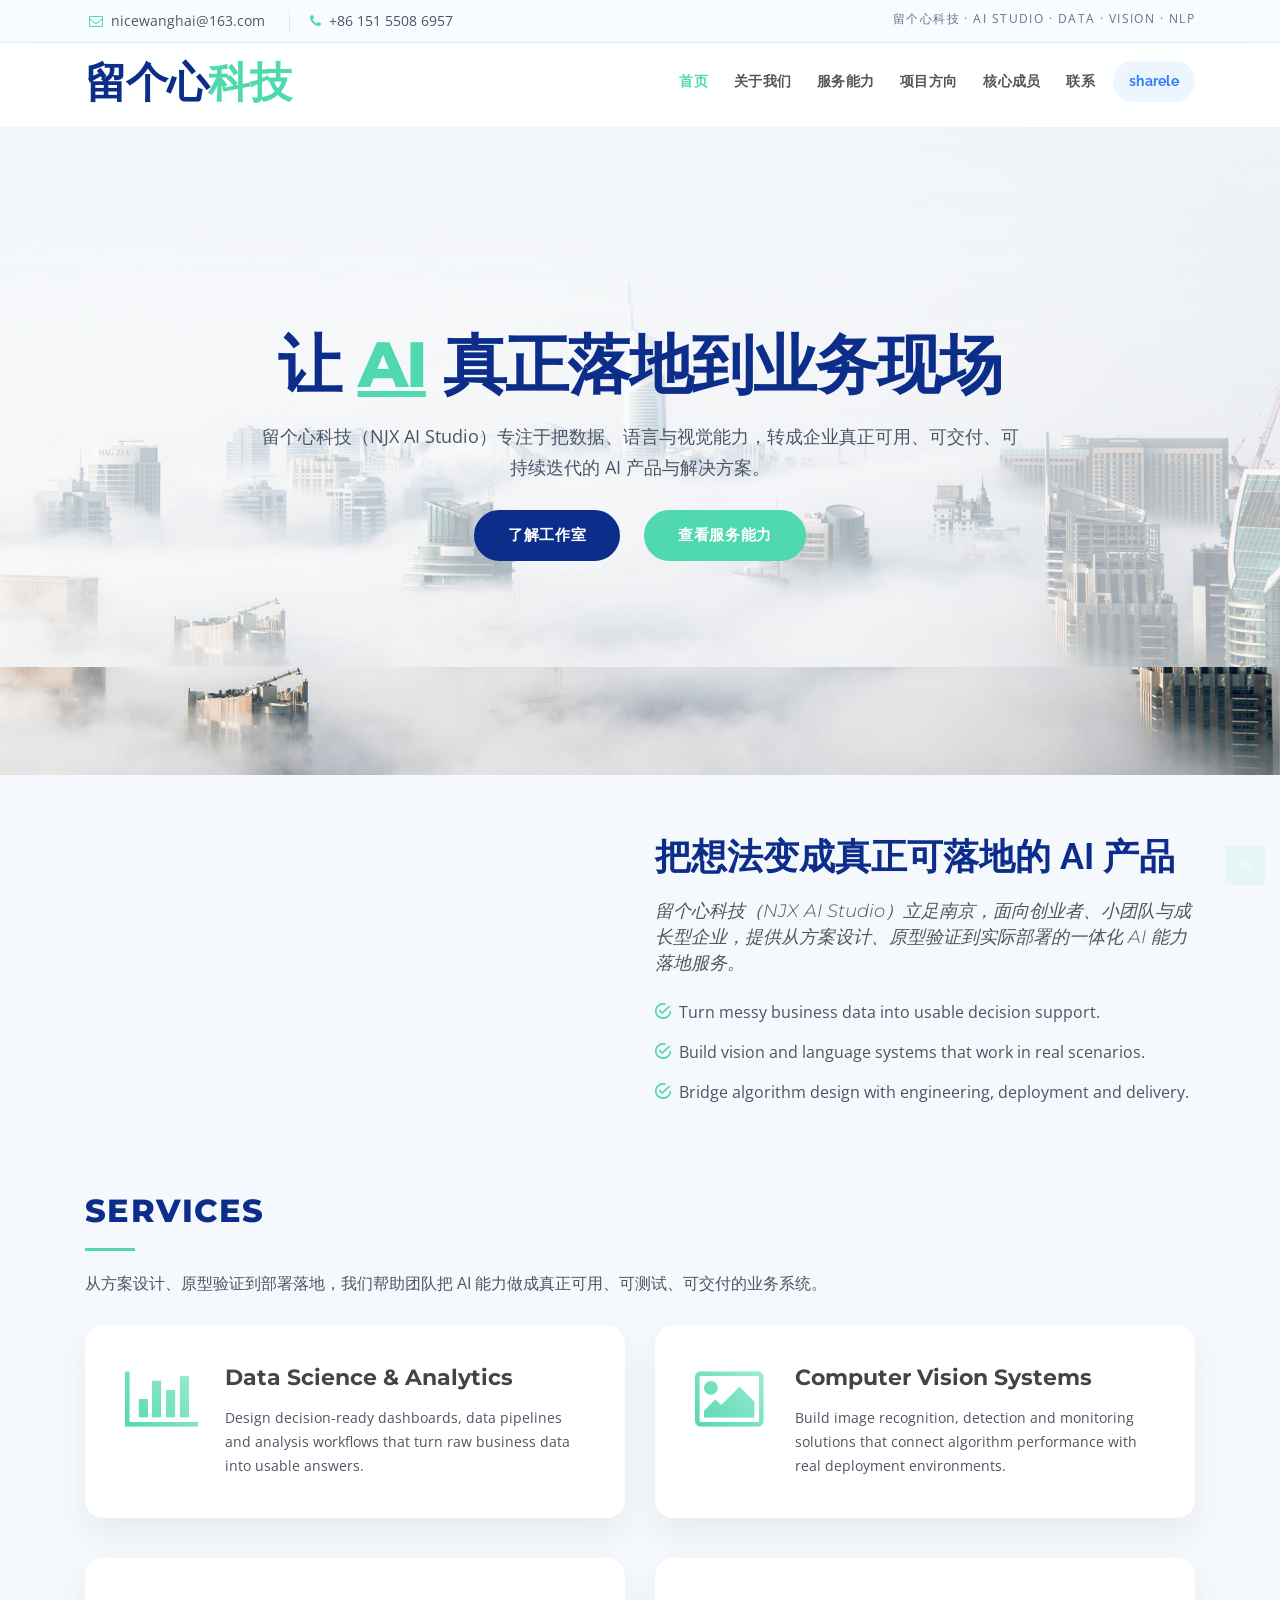
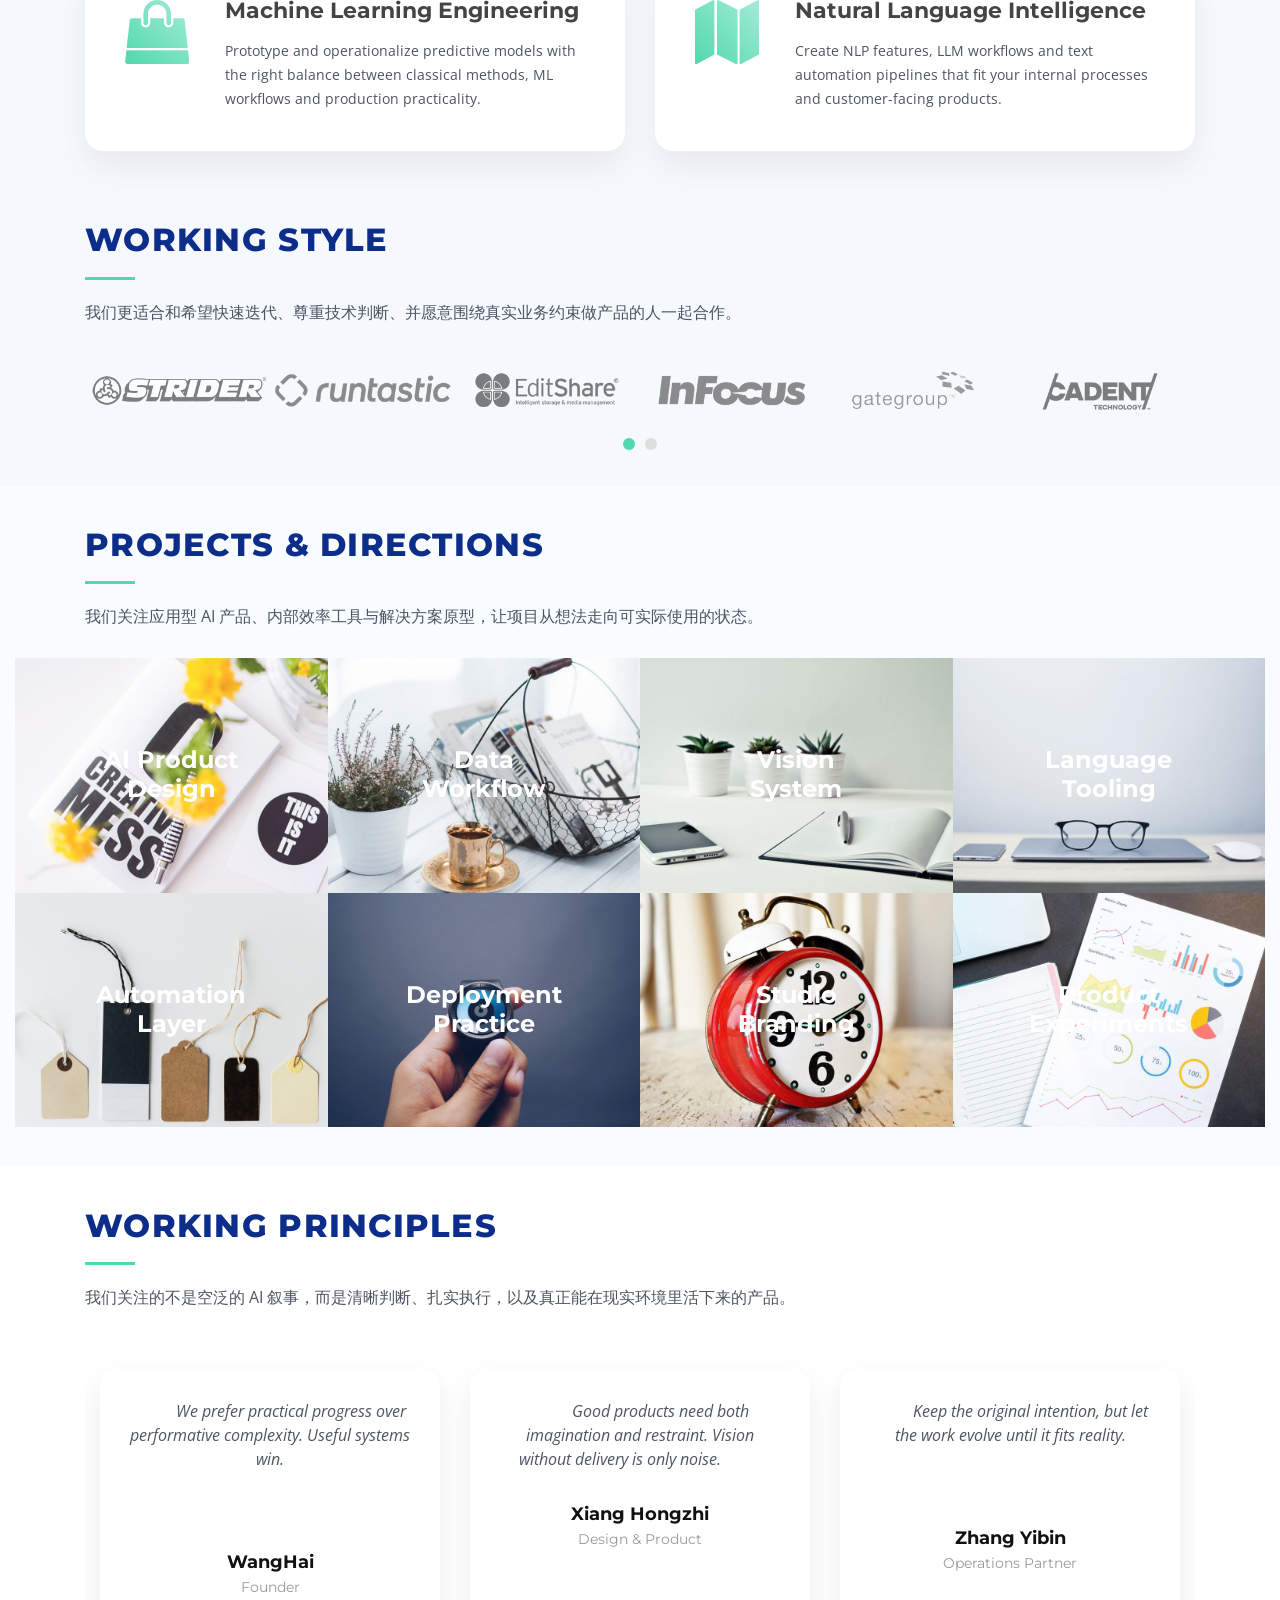
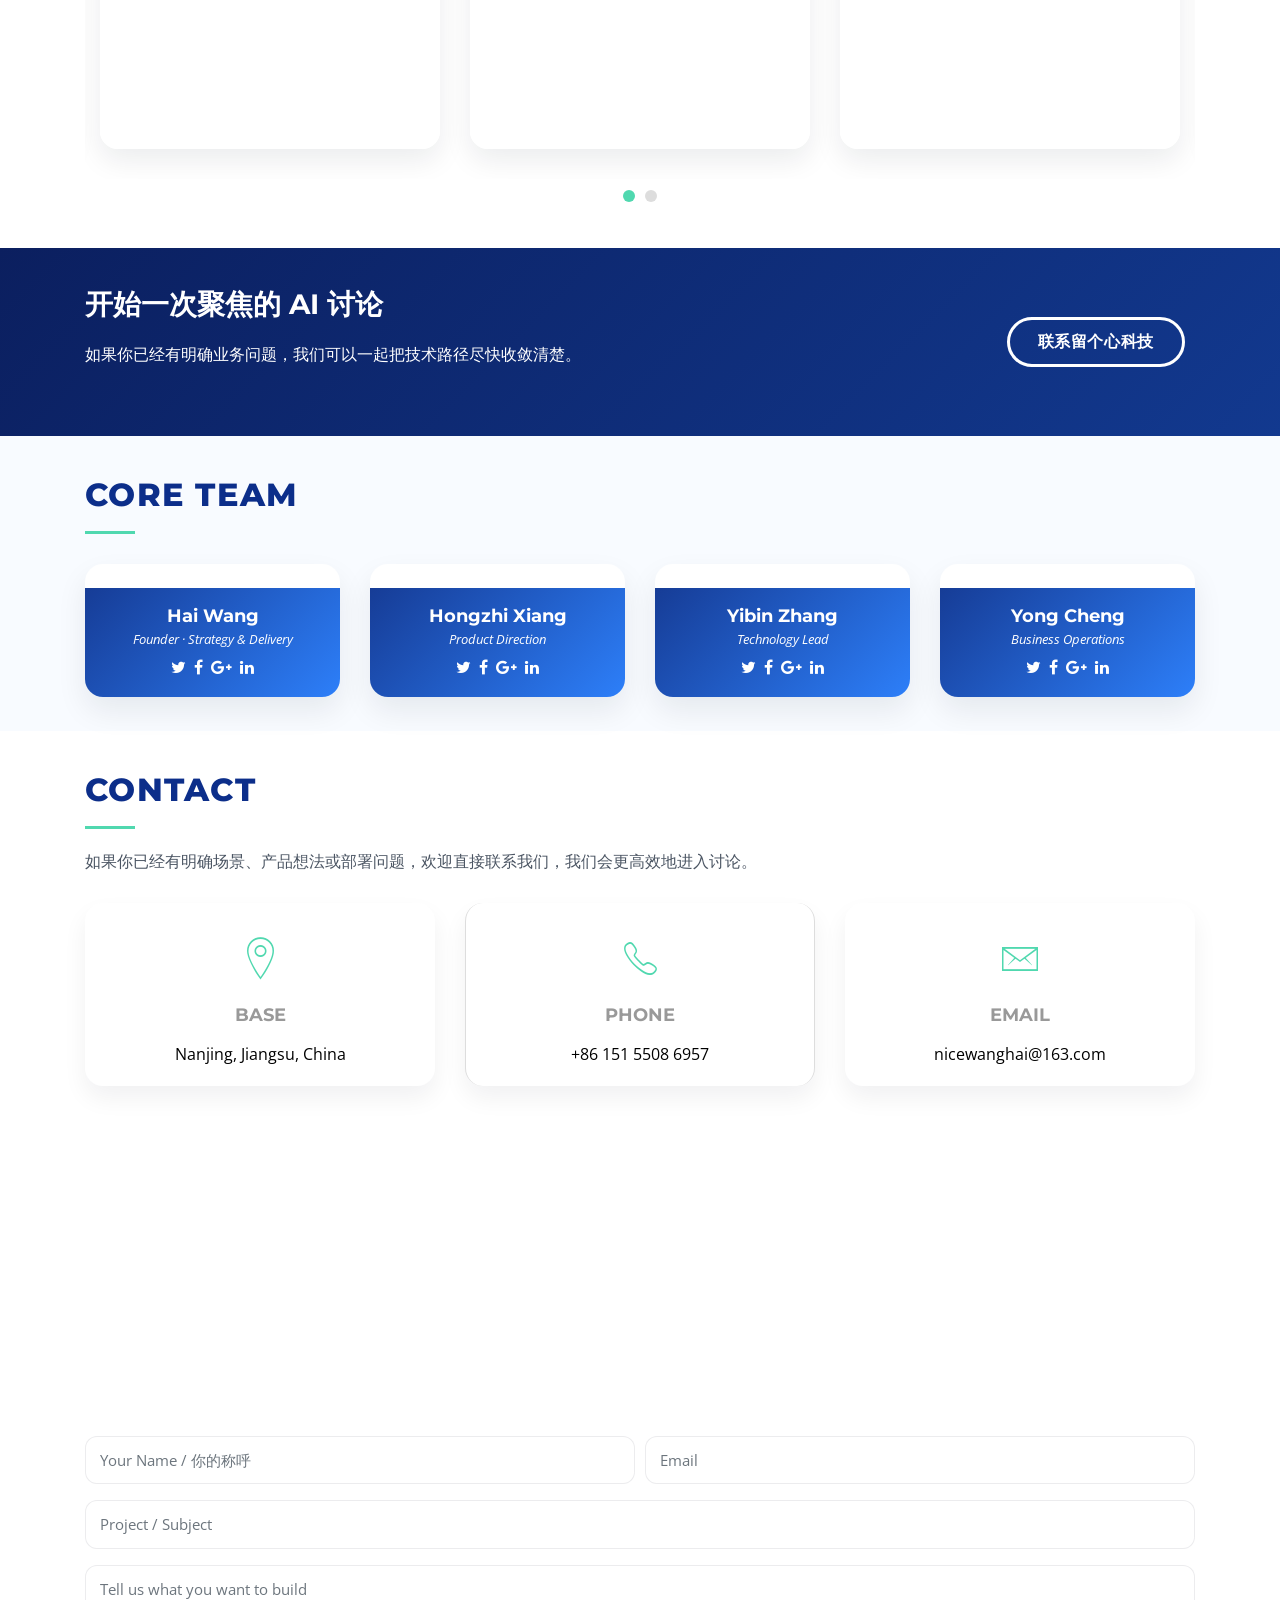
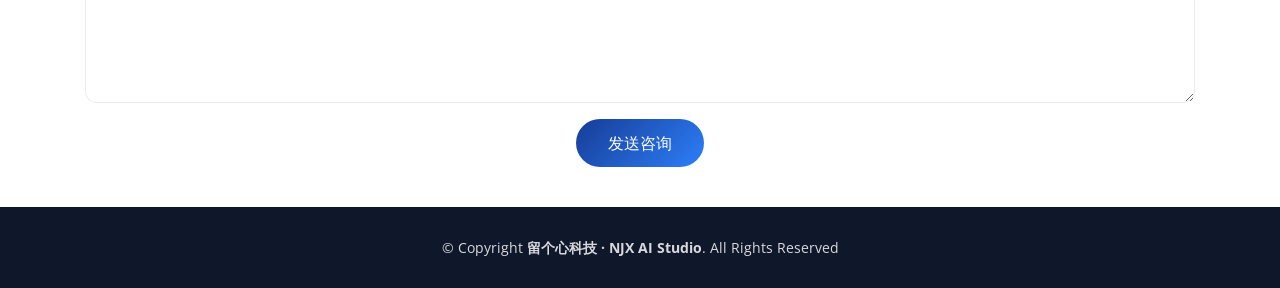
==== commit 0d3cda31: "feat: polish NJX homepage copy and navigation" ====
--- a/index.html
+++ b/index.html
@@ -60,12 +60,12 @@
 
       <nav id="nav-menu-container">
         <ul class="nav-menu">
-          <li class="menu-active"><a href="#body">Home</a></li>
-          <li><a href="#about">About Us</a></li>
-          <li><a href="#services">Services</a></li>
-          <li><a href="#portfolio">Portfolio</a></li>
-          <li><a href="#team">Team</a></li>
-	  <li><a href="#contact">Contact</a></li>
+          <li class="menu-active"><a href="#body">首页</a></li>
+          <li><a href="#about">关于我们</a></li>
+          <li><a href="#services">服务能力</a></li>
+          <li><a href="#portfolio">项目方向</a></li>
+          <li><a href="#team">核心成员</a></li>
+	  <li><a href="#contact">联系</a></li>
           <li><a href="https://sharele.wh1997.com/" target ="_blank">sharele</a></li>
           
         </ul>
@@ -82,8 +82,8 @@
       <h2>让 <span>AI</span> 真正落地到业务现场</h2>
       <p class="intro-lead">留个心科技（NJX AI Studio）专注于把数据、语言与视觉能力，转成企业真正可用、可交付、可持续迭代的 AI 产品与解决方案。</p>
       <div>
-        <a href="#about" class="btn-get-started scrollto">Explore Studio</a>
-        <a href="#services" class="btn-projects scrollto">View Services</a>
+        <a href="#about" class="btn-get-started scrollto">了解工作室</a>
+        <a href="#services" class="btn-projects scrollto">查看服务能力</a>
       </div>
     </div>
 
@@ -132,7 +132,7 @@
       <div class="container">
         <div class="section-header">
           <h2>Services</h2>
-          <p>From strategy and prototyping to deployment, we help teams ship AI capabilities that are useful, testable and business-ready.</p>
+          <p>从方案设计、原型验证到部署落地，我们帮助团队把 AI 能力做成真正可用、可测试、可交付的业务系统。</p>
         </div>
 
         <div class="row">
@@ -181,7 +181,7 @@
       <div class="container">
         <div class="section-header">
           <h2>Working Style</h2>
-          <p>We work best with teams that want fast iteration, honest technical judgment and solutions designed around actual business constraints.</p>
+          <p>我们更适合和希望快速迭代、尊重技术判断、并愿意围绕真实业务约束做产品的人一起合作。</p>
         </div>
 
         <div class="owl-carousel clients-carousel">
@@ -205,7 +205,7 @@
       <div class="container">
         <div class="section-header">
           <h2>Projects & Directions</h2>
-          <p>We focus on applied AI products, internal tools and solution prototypes that can move from idea to actual usage.</p>
+          <p>我们关注应用型 AI 产品、内部效率工具与解决方案原型，让项目从想法走向可实际使用的状态。</p>
         </div>
       </div>
 
@@ -312,7 +312,7 @@
       <div class="container">
         <div class="section-header">
           <h2>Working Principles</h2>
-          <p>What matters to us is not empty AI language, but disciplined execution, clear thinking and products that can survive in real-world use.</p>
+          <p>我们关注的不是空泛的 AI 叙事，而是清晰判断、扎实执行，以及真正能在现实环境里活下来的产品。</p>
         </div>
         <div class="owl-carousel testimonials-carousel">
 
@@ -384,11 +384,11 @@
       <div class="container">
         <div class="row">
           <div class="col-lg-9 text-center text-lg-left">
-            <h3 class="cta-title">Start a focused AI conversation</h3>
-            <p class="cta-text">If you already know the business problem, we can help shape the right technical path.</p>
+            <h3 class="cta-title">开始一次聚焦的 AI 讨论</h3>
+            <p class="cta-text">如果你已经有明确业务问题，我们可以一起把技术路径尽快收敛清楚。</p>
           </div>
           <div class="col-lg-3 cta-btn-container text-center">
-            <a class="cta-btn align-middle" href="#contact">Talk to NJX</a>
+            <a class="cta-btn align-middle" href="#contact">联系留个心科技</a>
           </div>
         </div>
 
@@ -479,7 +479,7 @@
       <div class="container">
         <div class="section-header">
           <h2>Contact</h2>
-          <p>If you already have a concrete scenario, product idea or deployment challenge, we are happy to discuss it with you directly.</p>
+          <p>如果你已经有明确场景、产品想法或部署问题，欢迎直接联系我们，我们会更高效地进入讨论。</p>
         </div>
 
         <div class="row contact-info">
@@ -515,7 +515,7 @@
 
       <div class="container">
         <div class="form">
-          <div id="sendmessage">Your message has been sent. Thank you!</div>
+          <div id="sendmessage">消息已发送，我们会尽快联系你。</div>
           <div id="errormessage"></div>
           <form action="" method="post" role="form" class="contactForm">
             <div class="form-row">
@@ -536,7 +536,7 @@
               <textarea class="form-control" name="message" rows="5" data-rule="required" data-msg="Please write something for us" placeholder="Tell us what you want to build"></textarea>
               <div class="validation"></div>
             </div>
-            <div class="text-center"><button type="submit">Send Inquiry</button></div>
+            <div class="text-center"><button type="submit">发送咨询</button></div>
           </form>
         </div>
 
--- a/css/style.css
+++ b/css/style.css
@@ -233,10 +233,10 @@
   font-family: "Raleway", sans-serif;
   font-size: 15px;
   font-weight: bold;
-  letter-spacing: 1px;
+  letter-spacing: .04em;
   display: inline-block;
-  padding: 10px 32px;
-  border-radius: 2px;
+  padding: 12px 32px;
+  border-radius: 999px;
   transition: 0.5s;
   margin: 10px;
   color: #fff;
@@ -369,6 +369,7 @@
   font-family: "Raleway", sans-serif;
   font-weight: 700;
   font-size: 14px;
+  letter-spacing: .02em;
   outline: none;
 }
 
@@ -910,10 +911,10 @@
   font-family: "Montserrat", sans-serif;
   font-weight: 700;
   font-size: 16px;
-  letter-spacing: 1px;
+  letter-spacing: .04em;
   display: inline-block;
-  padding: 8px 26px;
-  border-radius: 3px;
+  padding: 10px 28px;
+  border-radius: 999px;
   transition: 0.5s;
   margin: 10px;
   border: 3px solid #fff;
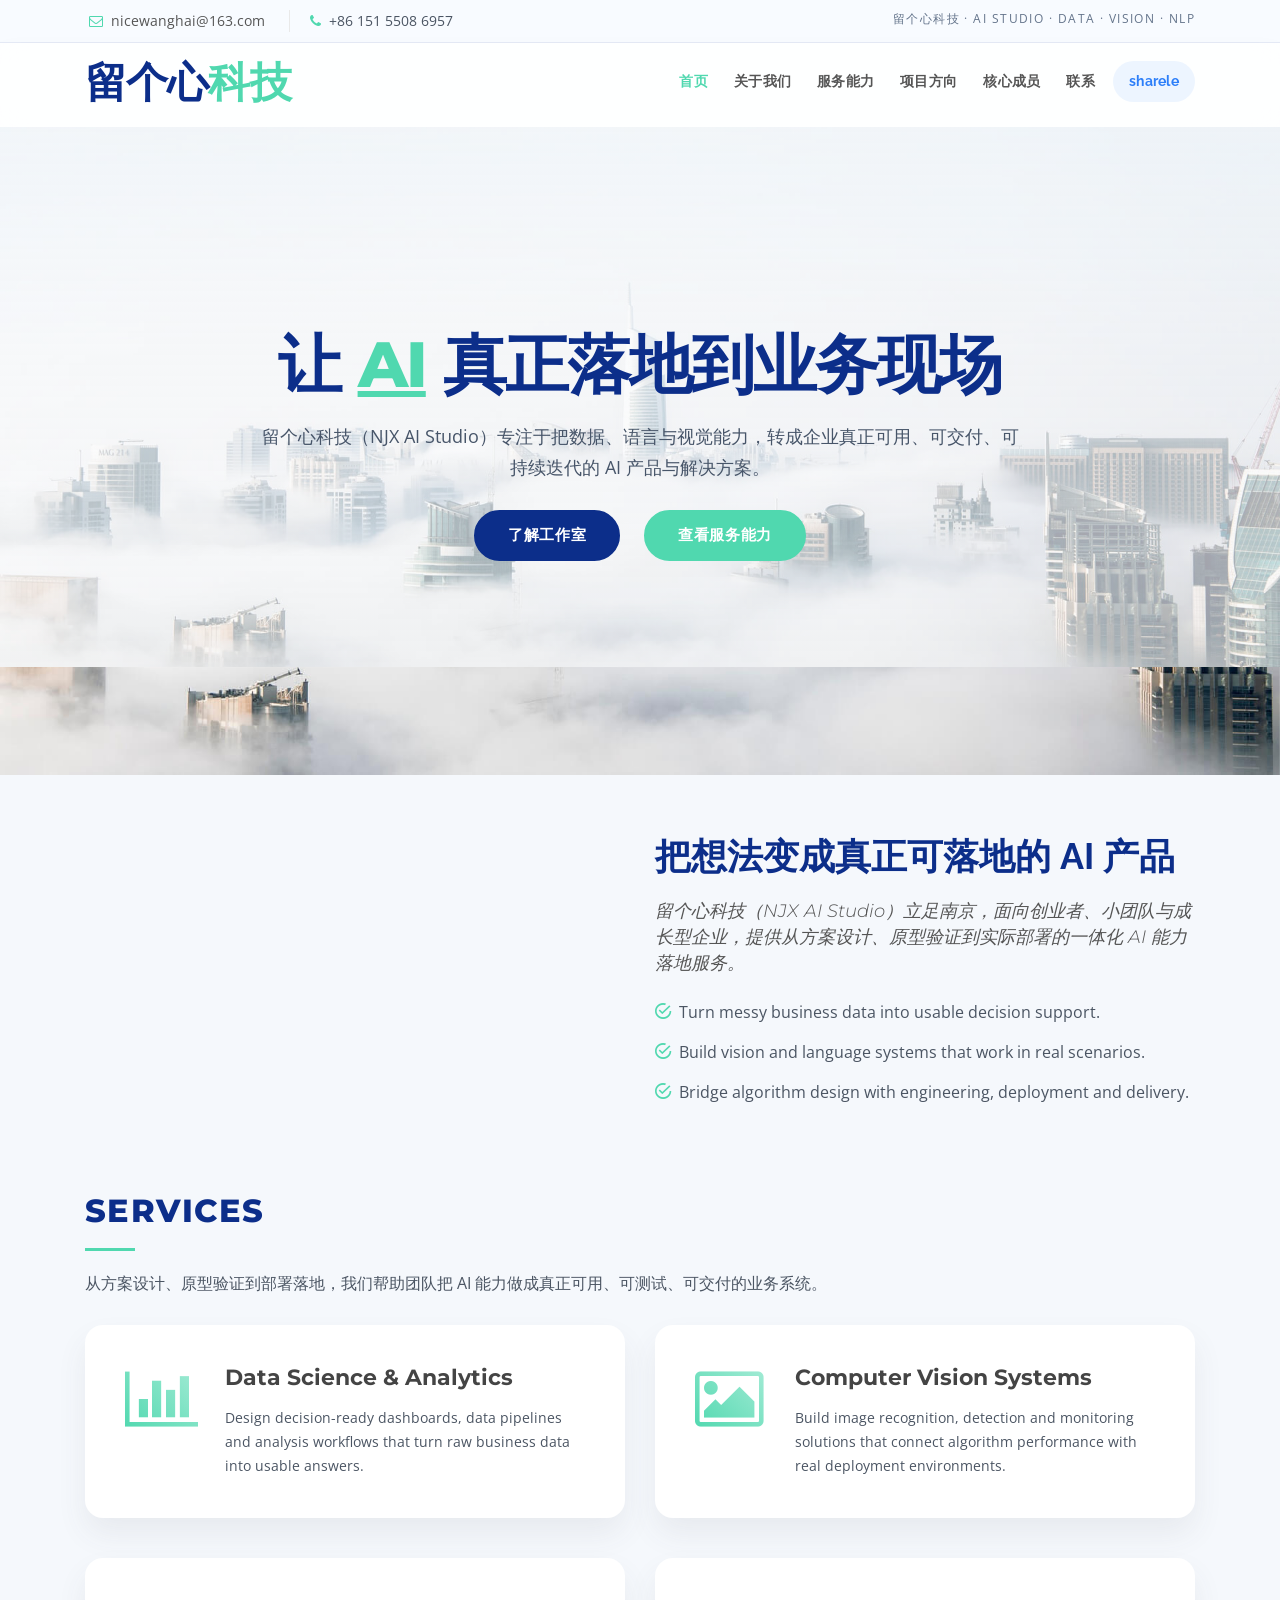
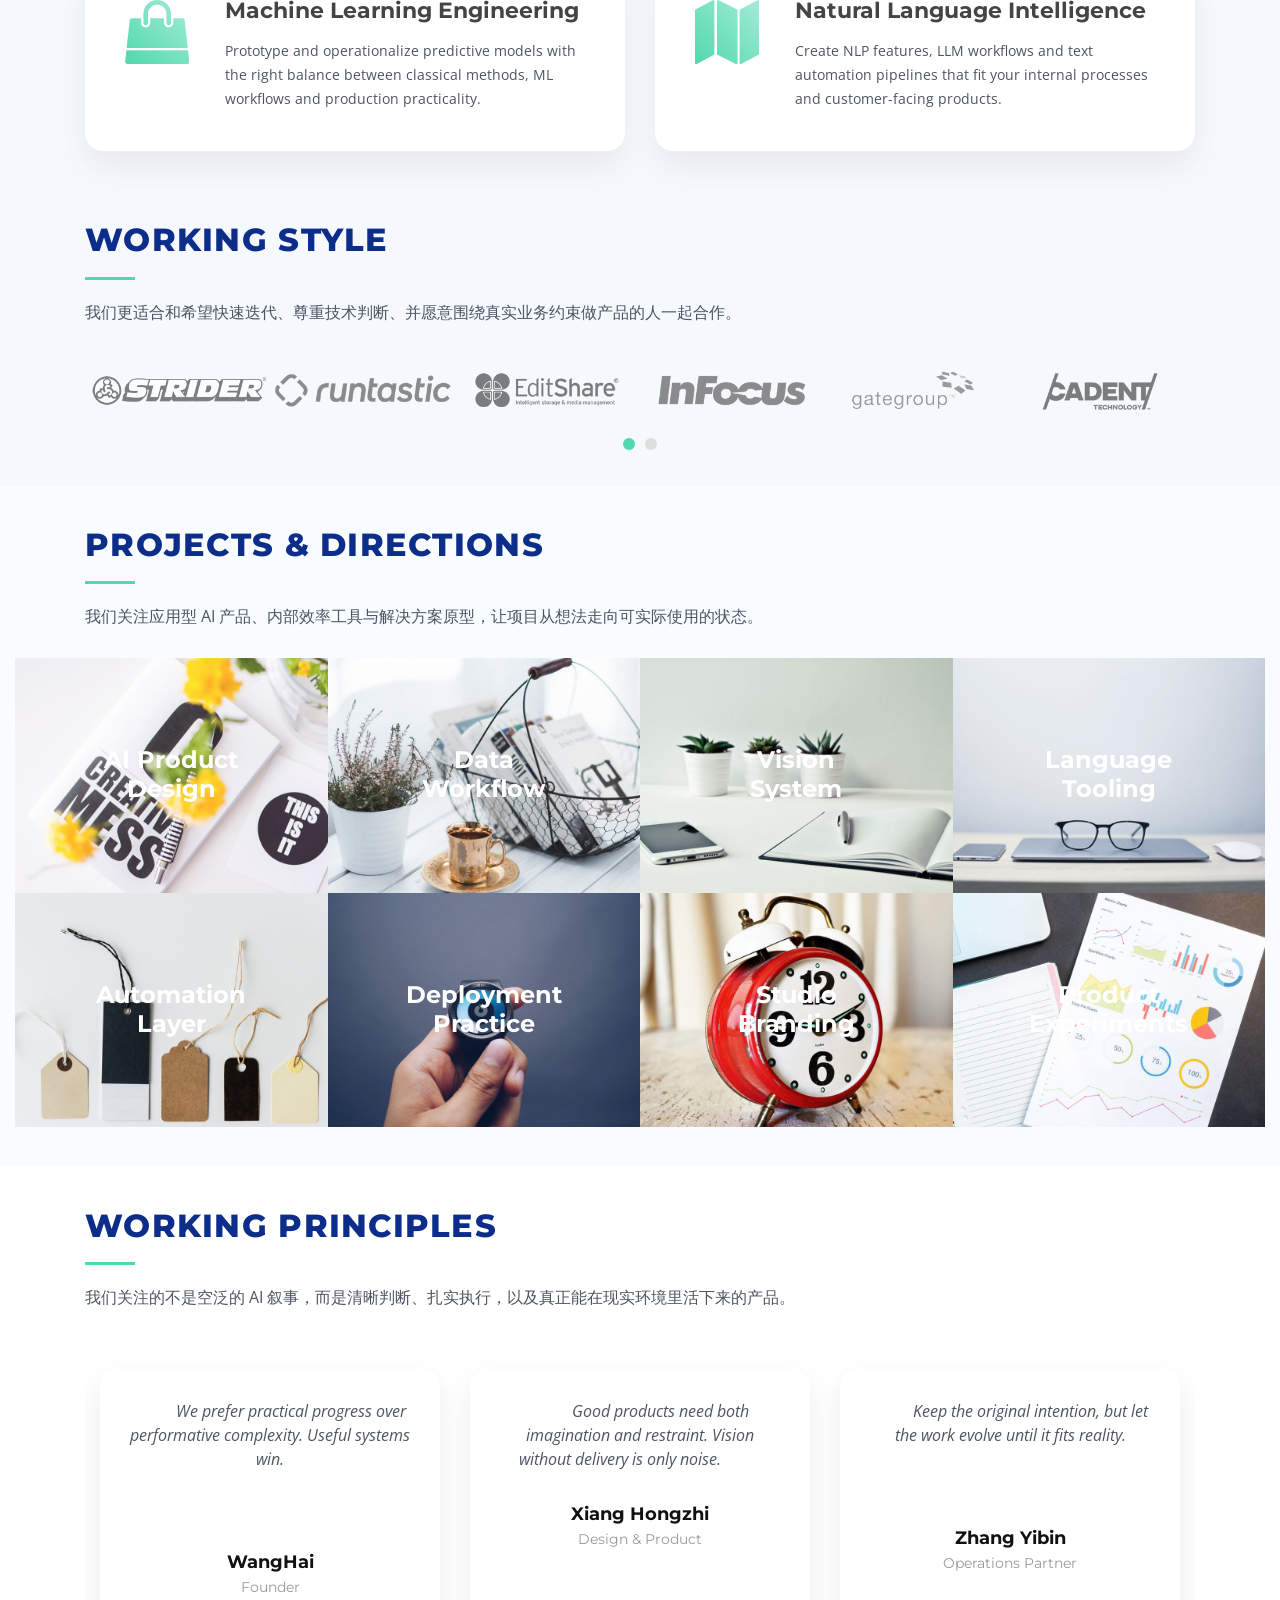
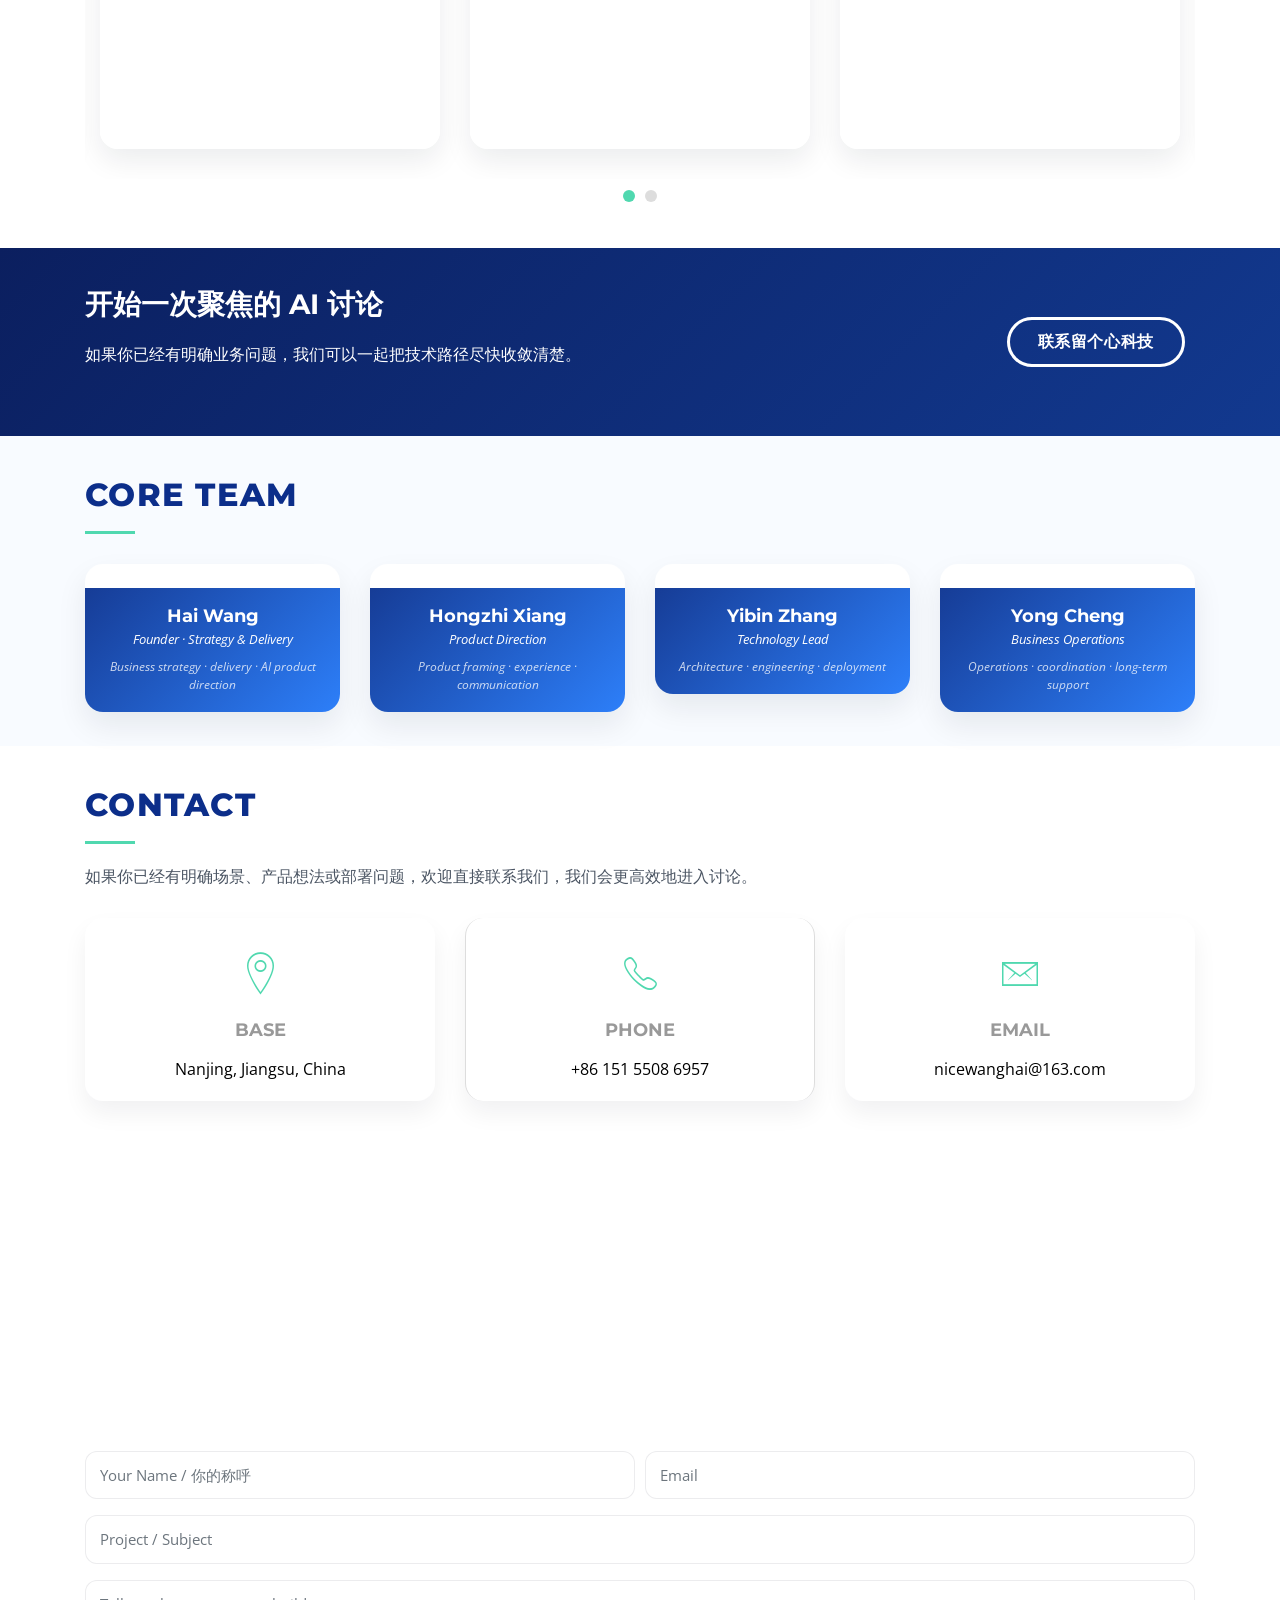
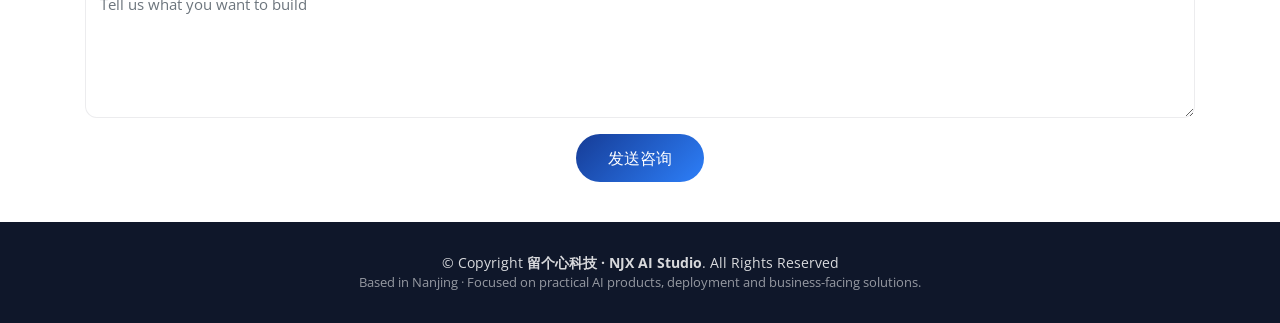
==== commit 10d9c0f0: "feat: improve NJX team contact and metadata" ====
--- a/index.html
+++ b/index.html
@@ -4,8 +4,8 @@
   <meta charset="utf-8">
   <title>留个心科技 · NJX AI Studio</title>
   <meta content="width=device-width, initial-scale=1.0" name="viewport">
-  <meta content="" name="keywords">
-  <meta content="" name="description">
+  <meta content="留个心科技,NJX AI Studio,AI Studio,人工智能,数据分析,计算机视觉,NLP,机器学习,南京AI工作室" name="keywords">
+  <meta content="留个心科技（NJX AI Studio）聚焦 AI 产品落地，提供数据分析、视觉系统、机器学习与自然语言智能等服务，帮助团队把 AI 能力转成真正可交付的业务系统。" name="description">
 
   <!-- Favicons -->
   <link href="img/favicon01.png" rel="icon">
@@ -410,11 +410,8 @@
               <div class="details">
                 <h4>Hai Wang</h4>
                 <span>Founder · Strategy & Delivery</span>
-                <div class="social">
-                  <a href=""><i class="fa fa-twitter"></i></a>
-                  <a href=""><i class="fa fa-facebook"></i></a>
-                  <a href=""><i class="fa fa-google-plus"></i></a>
-                  <a href=""><i class="fa fa-linkedin"></i></a>
+                <div class="social team-note">
+                  <span>Business strategy · delivery · AI product direction</span>
                 </div>
               </div>
             </div>
@@ -426,11 +423,8 @@
               <div class="details">
                 <h4>Hongzhi Xiang</h4>
                 <span>Product Direction</span>
-                <div class="social">
-                  <a href=""><i class="fa fa-twitter"></i></a>
-                  <a href=""><i class="fa fa-facebook"></i></a>
-                  <a href=""><i class="fa fa-google-plus"></i></a>
-                  <a href=""><i class="fa fa-linkedin"></i></a>
+                <div class="social team-note">
+                  <span>Product framing · experience · communication</span>
                 </div>
               </div>
             </div>
@@ -442,11 +436,8 @@
               <div class="details">
                 <h4>Yibin Zhang</h4>
                 <span>Technology Lead</span>
-                <div class="social">
-                  <a href=""><i class="fa fa-twitter"></i></a>
-                  <a href=""><i class="fa fa-facebook"></i></a>
-                  <a href=""><i class="fa fa-google-plus"></i></a>
-                  <a href=""><i class="fa fa-linkedin"></i></a>
+                <div class="social team-note">
+                  <span>Architecture · engineering · deployment</span>
                 </div>
               </div>
             </div>
@@ -458,11 +449,8 @@
               <div class="details">
                 <h4>Yong Cheng</h4>
                 <span>Business Operations</span>
-                <div class="social">
-                  <a href=""><i class="fa fa-twitter"></i></a>
-                  <a href=""><i class="fa fa-facebook"></i></a>
-                  <a href=""><i class="fa fa-google-plus"></i></a>
-                  <a href=""><i class="fa fa-linkedin"></i></a>
+                <div class="social team-note">
+                  <span>Operations · coordination · long-term support</span>
                 </div>
               </div>
             </div>
@@ -511,7 +499,7 @@
         </div>
       </div>
 
-      <div id="google-map" data-latitude="40.713732" data-longitude="-74.0092704"></div>
+      <div id="google-map" data-latitude="32.060255" data-longitude="118.796877"></div>
 
       <div class="container">
         <div class="form">
@@ -553,7 +541,9 @@
       <div class="copyright">
         &copy; Copyright <strong>留个心科技 · NJX AI Studio</strong>. All Rights Reserved
       </div>
-     
+      <div class="credits">
+        Based in Nanjing · Focused on practical AI products, deployment and business-facing solutions.
+      </div>
     </div>
   </footer><!-- #footer -->
 
--- a/css/style.css
+++ b/css/style.css
@@ -971,7 +971,7 @@
 }
 
 #team .member .social {
-  margin-top: 5px;
+  margin-top: 8px;
 }
 
 #team .member .social a {
@@ -981,6 +981,13 @@
 #team .member .social i {
   font-size: 16px;
   margin: 0 2px;
+}
+
+#team .member .team-note span {
+  display: block;
+  font-size: 12px;
+  line-height: 1.5;
+  color: rgba(255,255,255,.78);
 }
 
 /* Contact Section
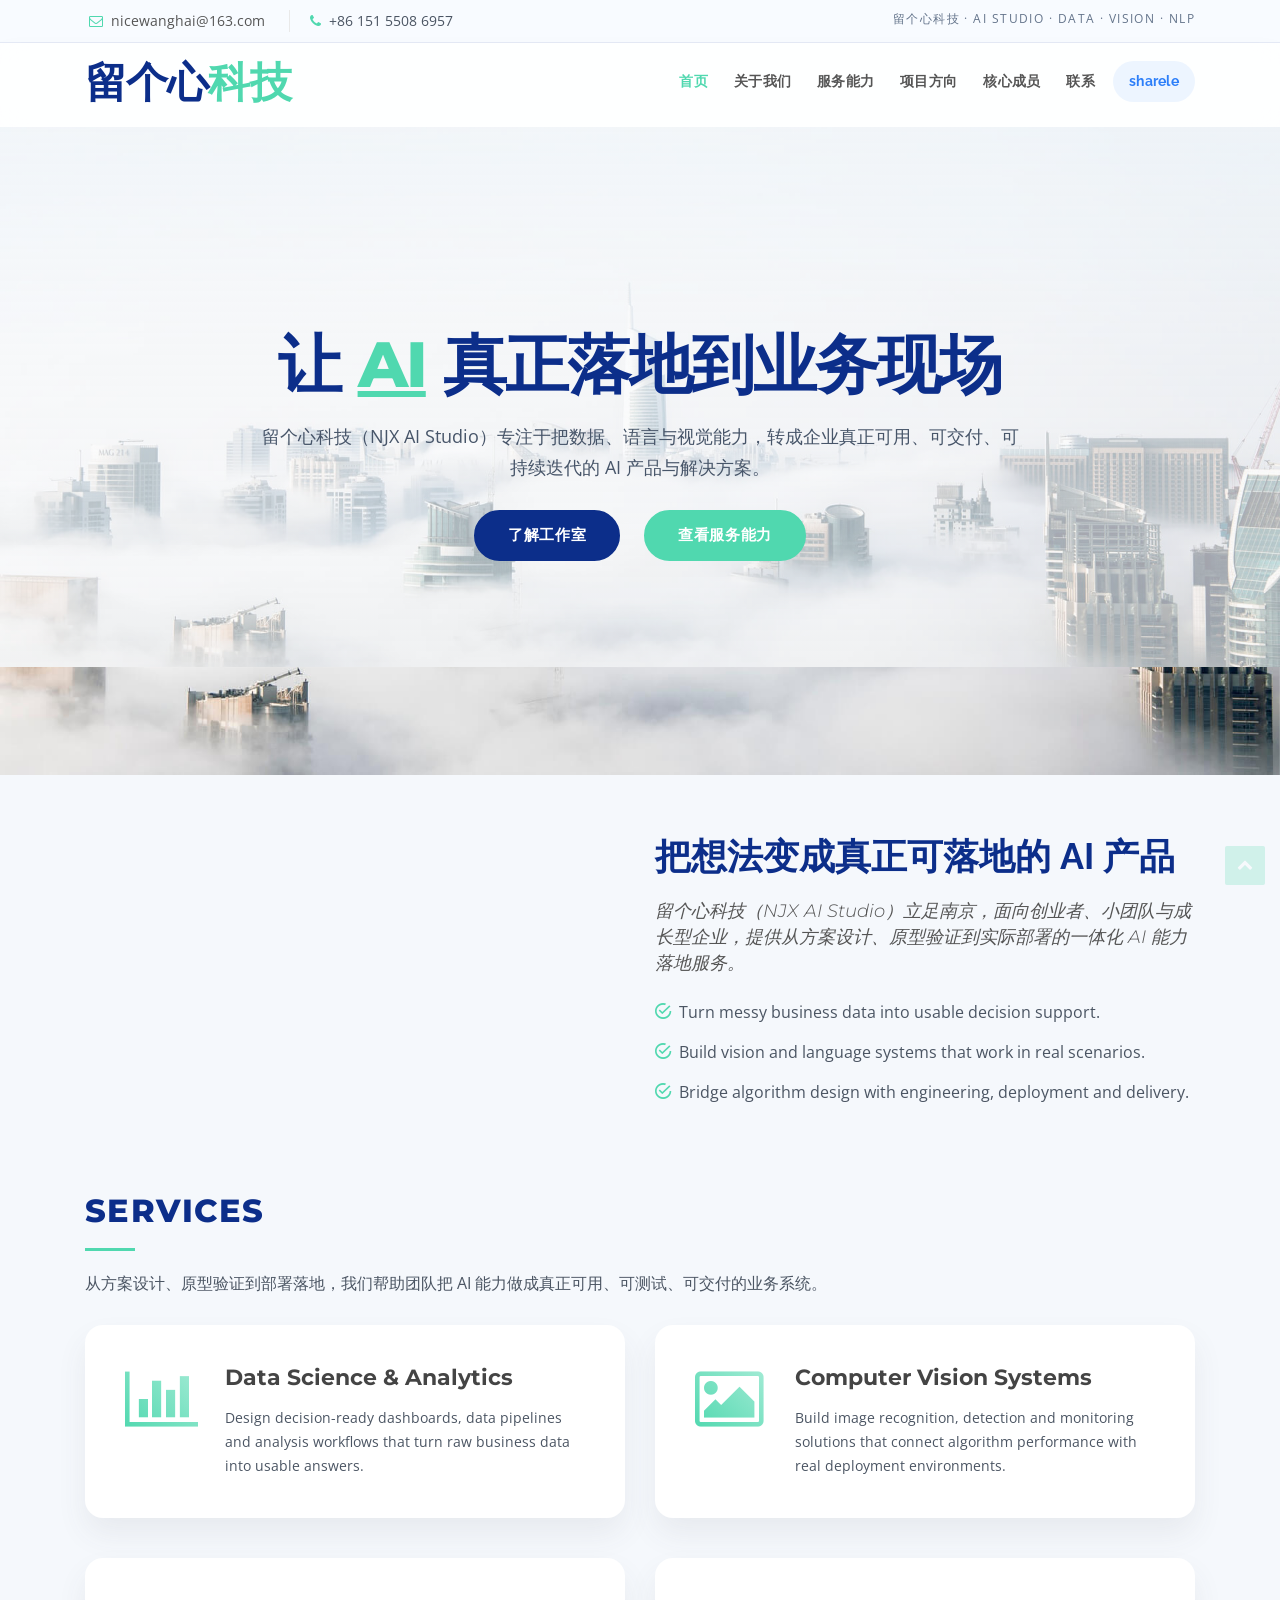
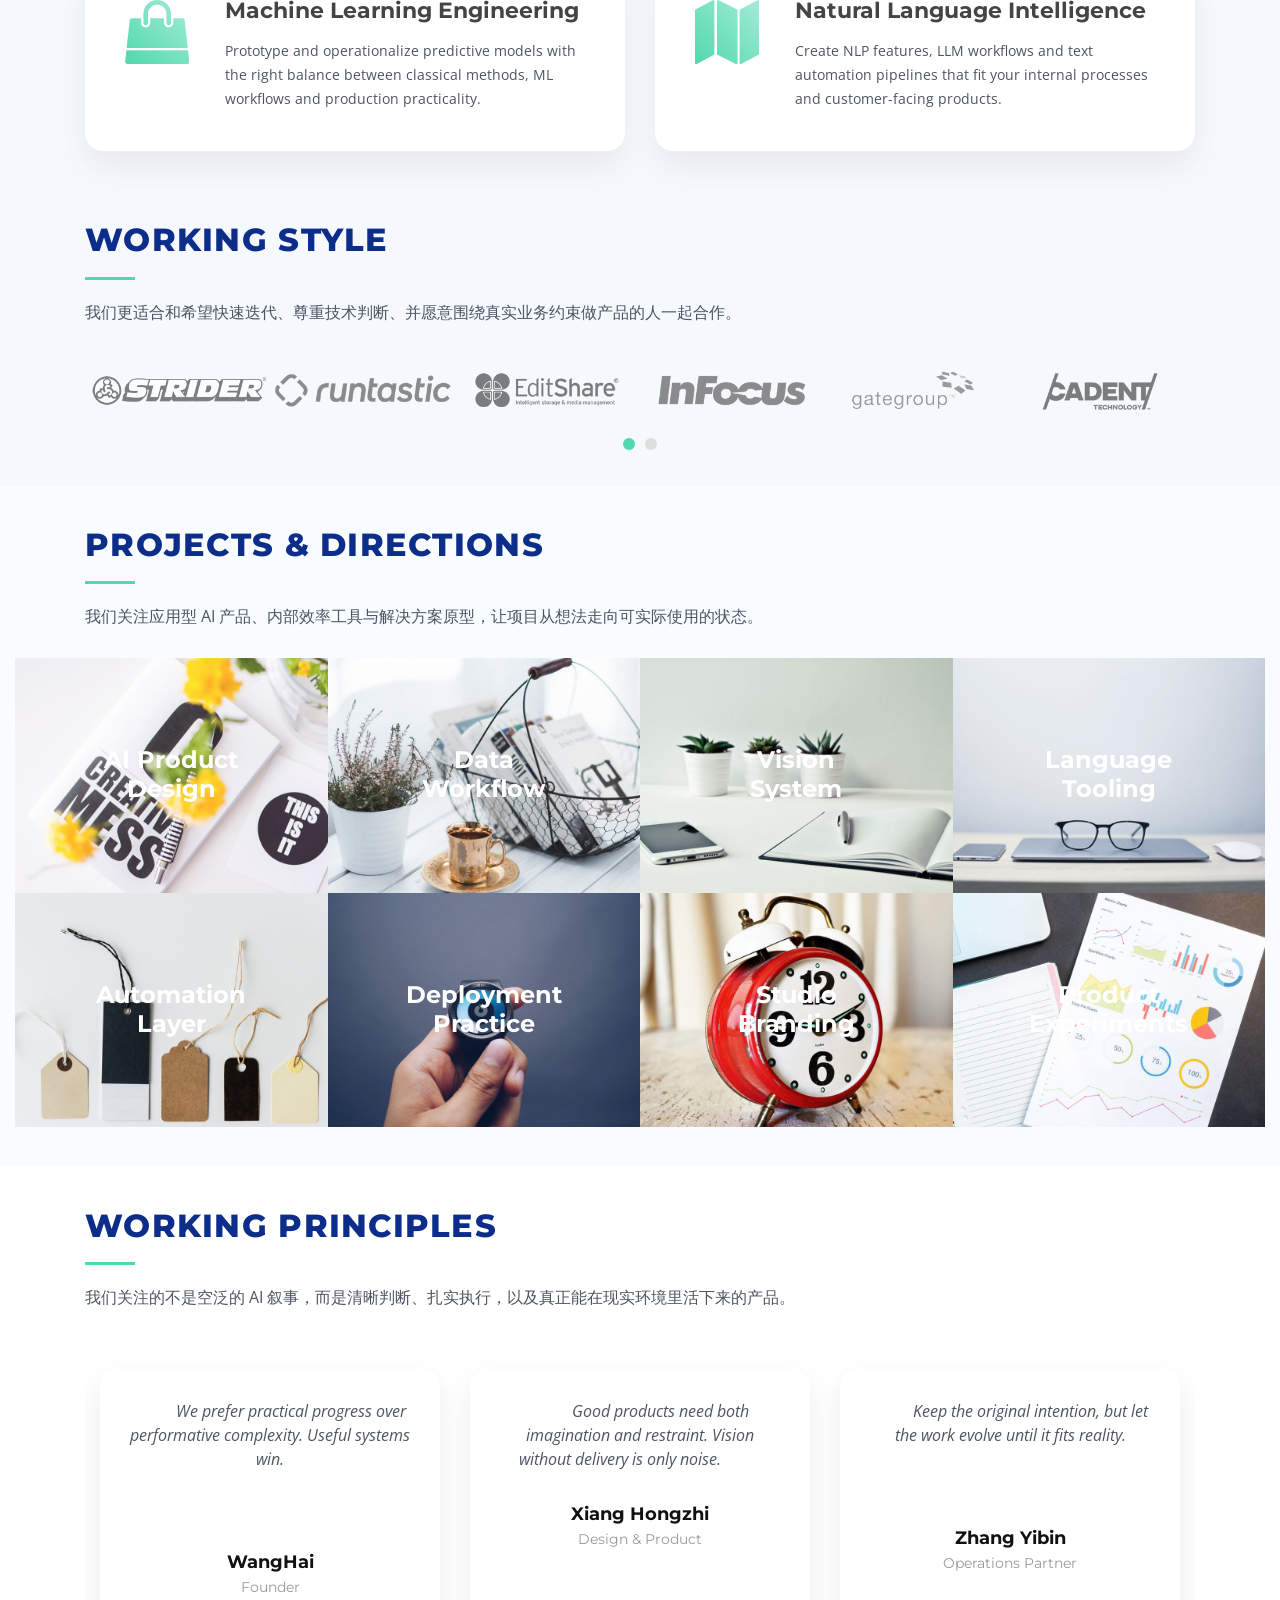
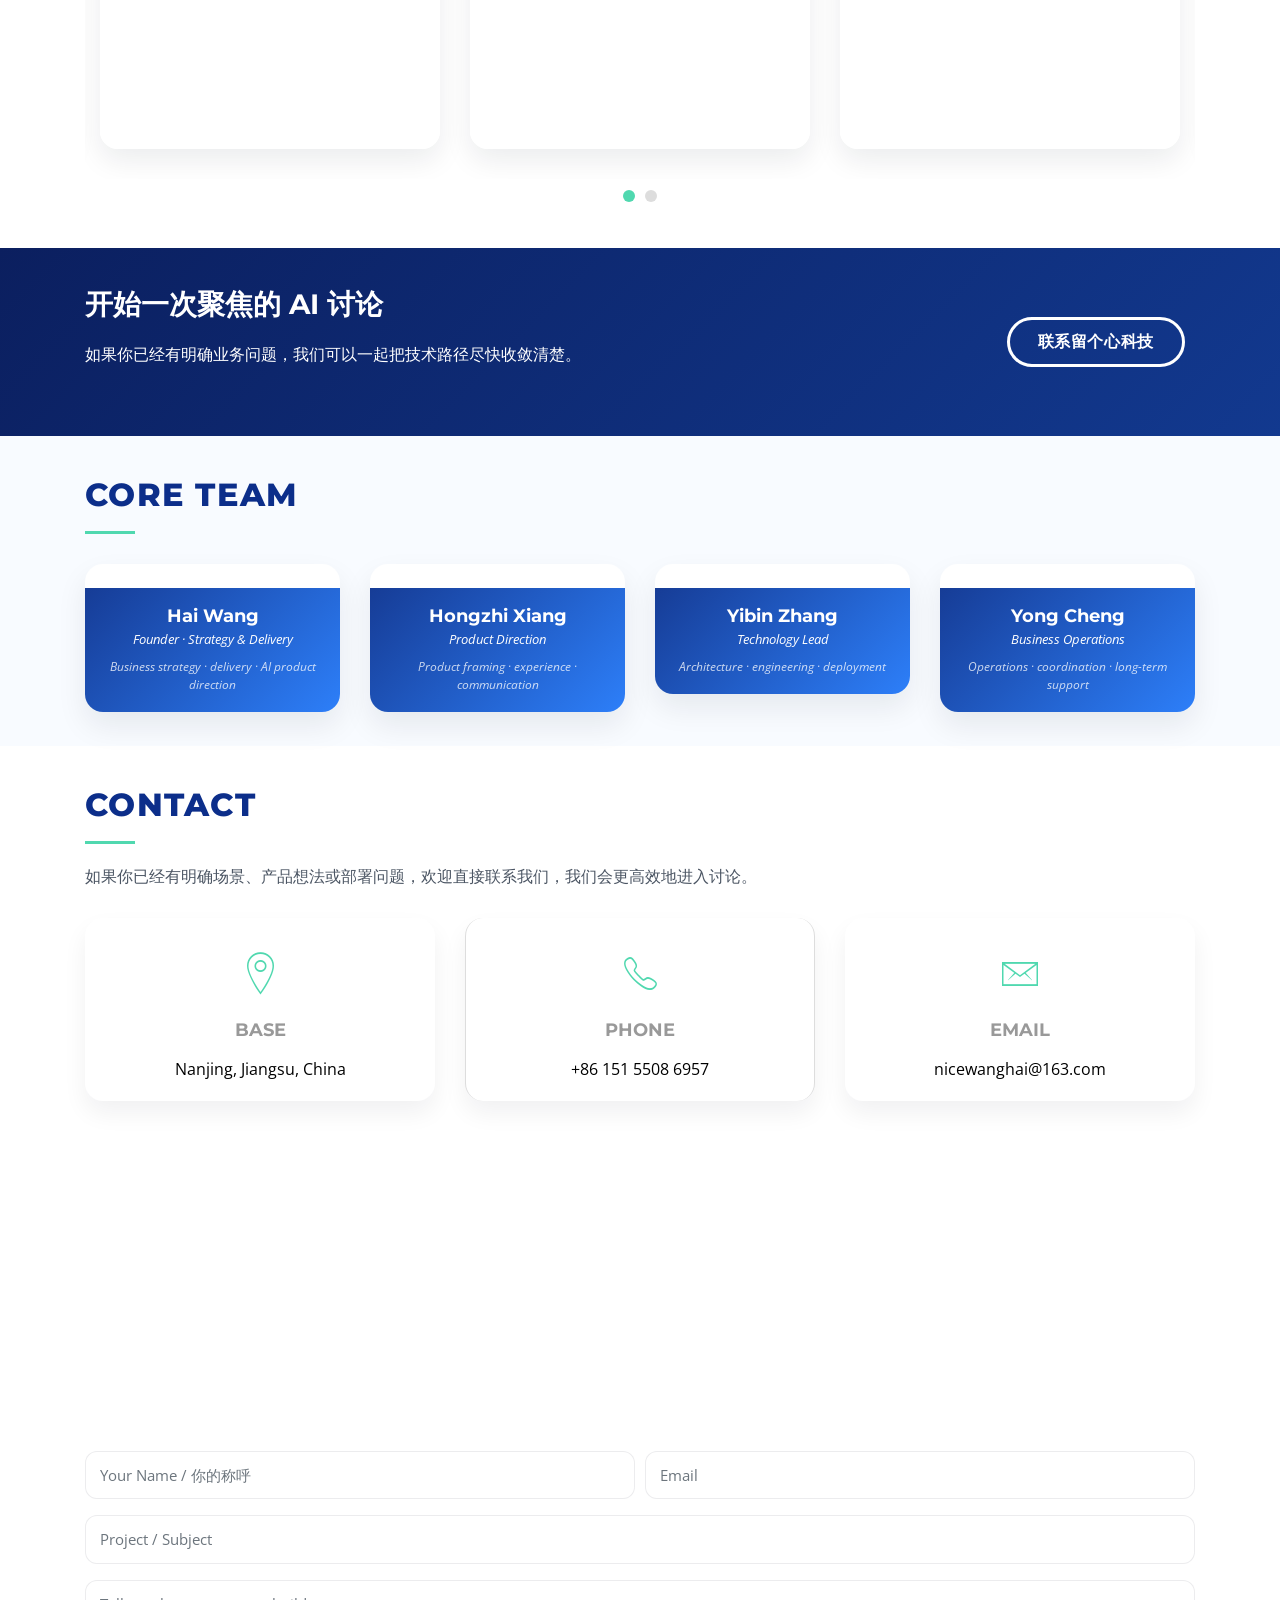
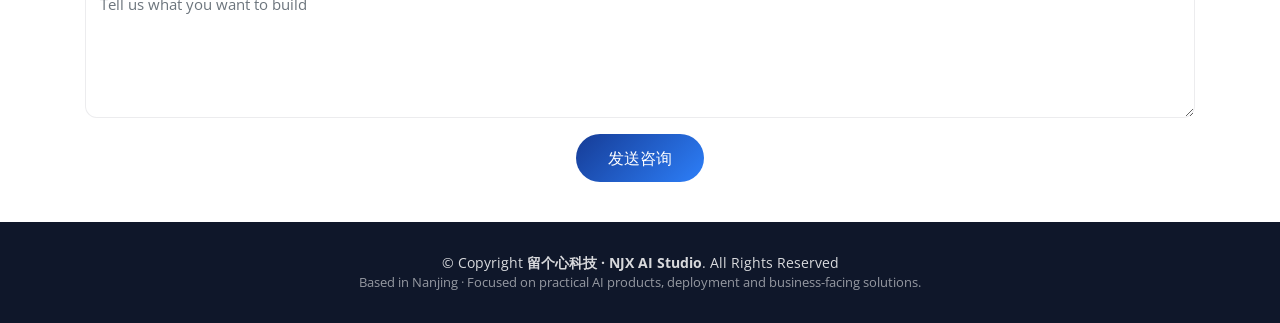
==== commit d907083e: "Update index.html" ====
--- a/index.html
+++ b/index.html
@@ -66,7 +66,7 @@
           <li><a href="#portfolio">项目方向</a></li>
           <li><a href="#team">核心成员</a></li>
 	  <li><a href="#contact">联系</a></li>
-          <li><a href="https://sharele.wh1997.com/" target ="_blank">sharele</a></li>
+          <li><a href="https://sharele.happleasei.com/" target ="_blank">sharele</a></li>
           
         </ul>
       </nav><!-- #nav-menu-container -->
